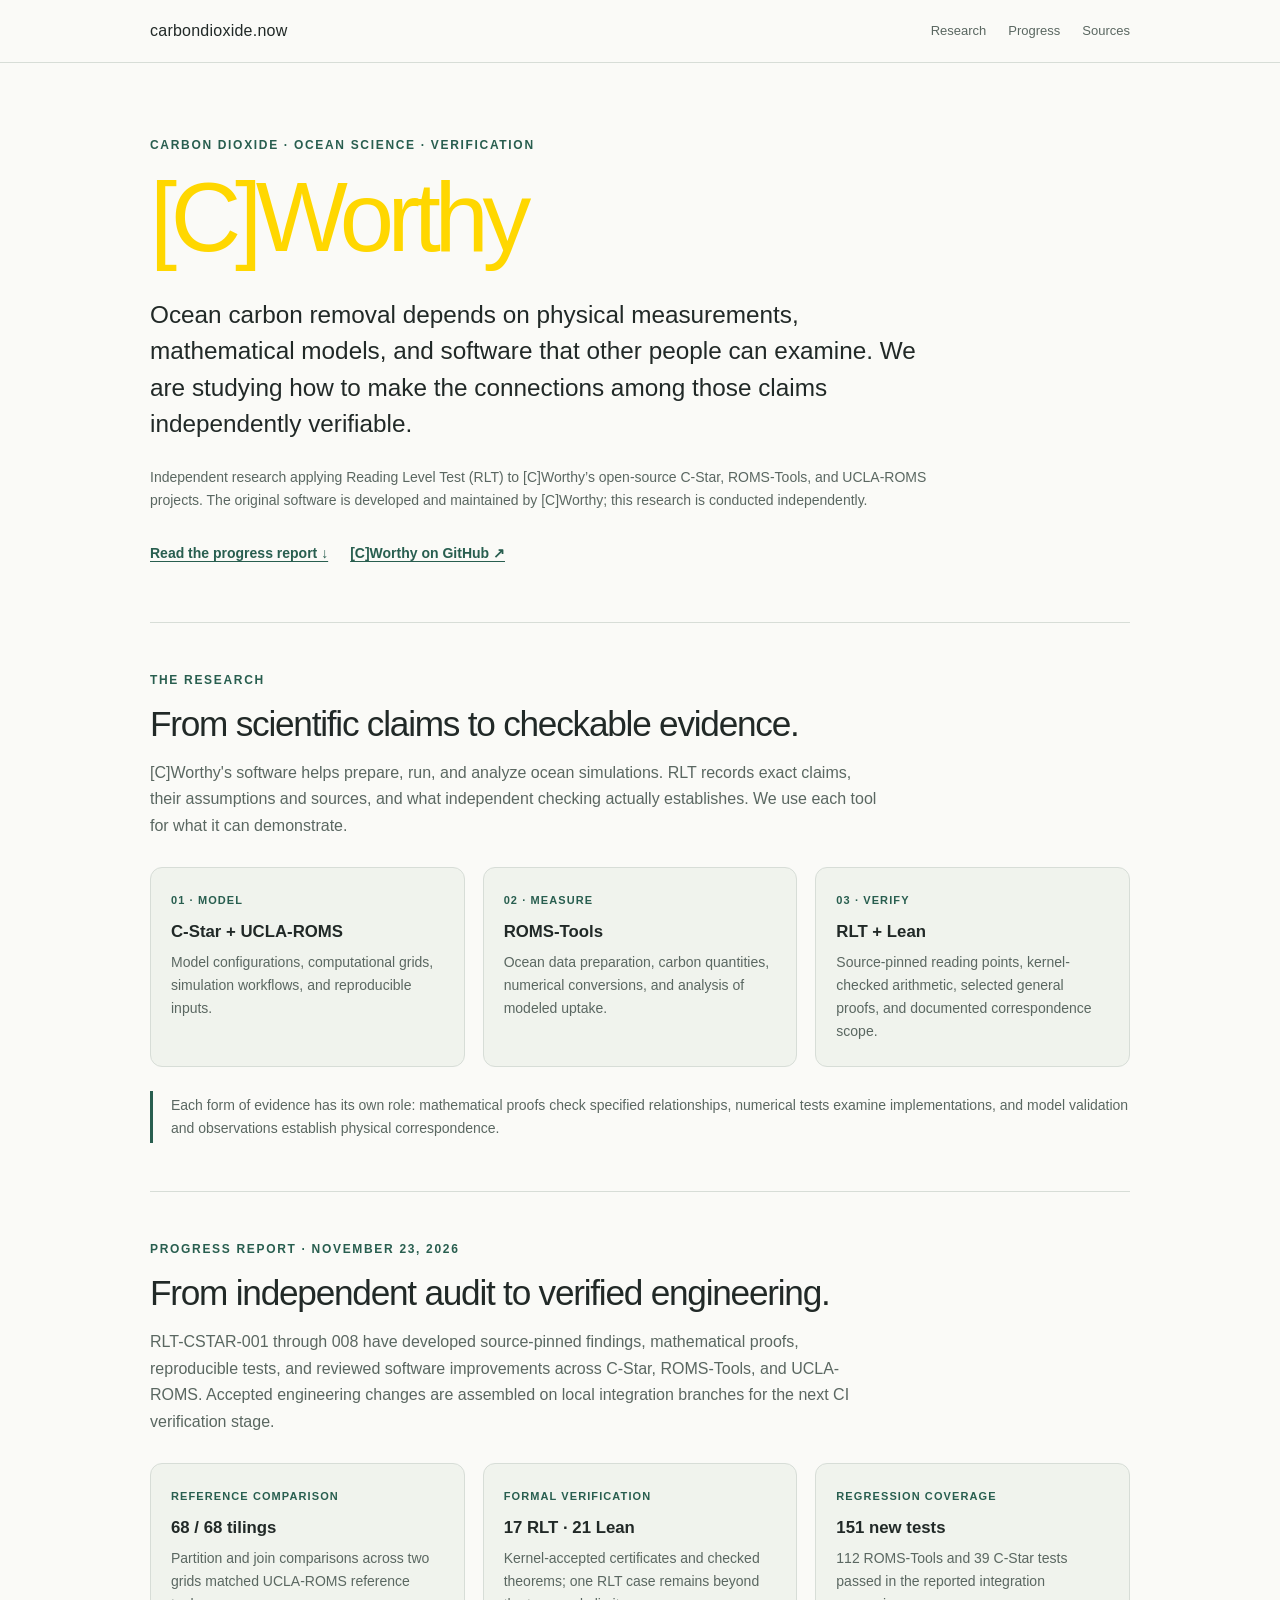
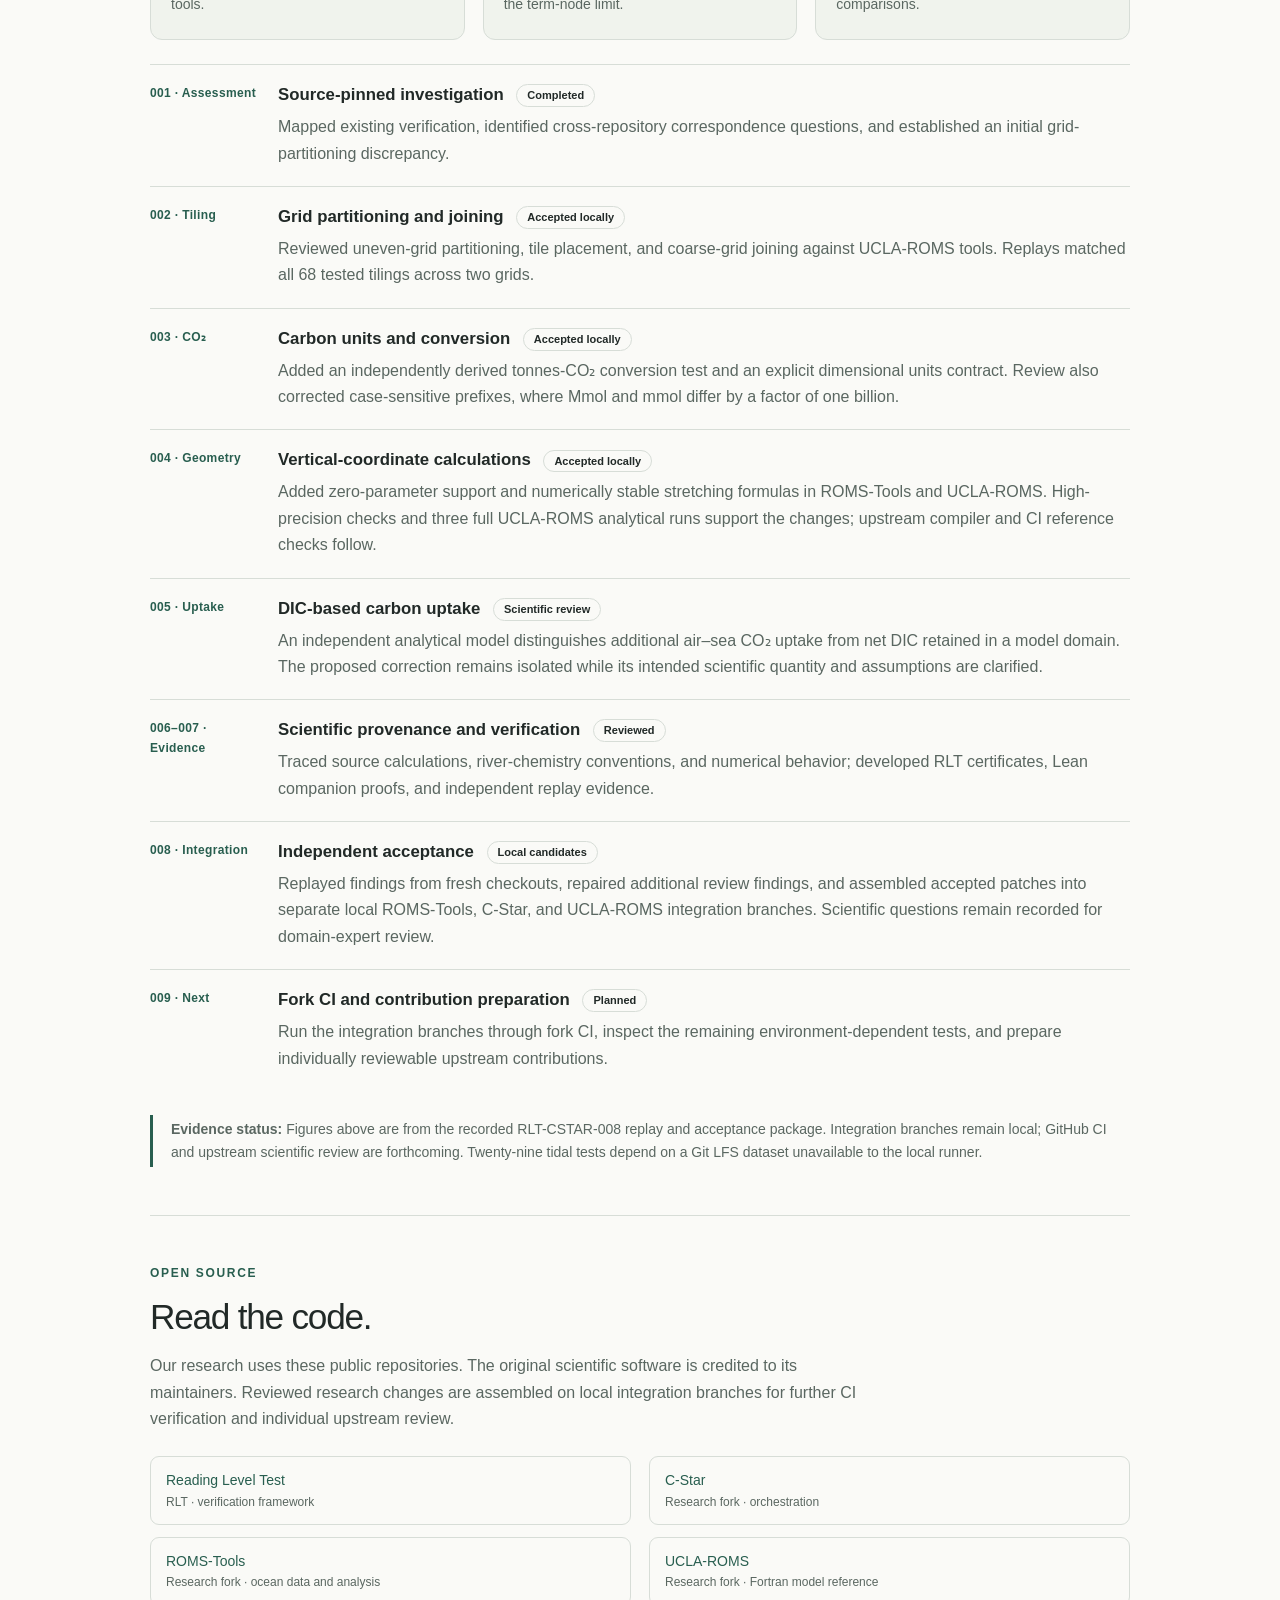
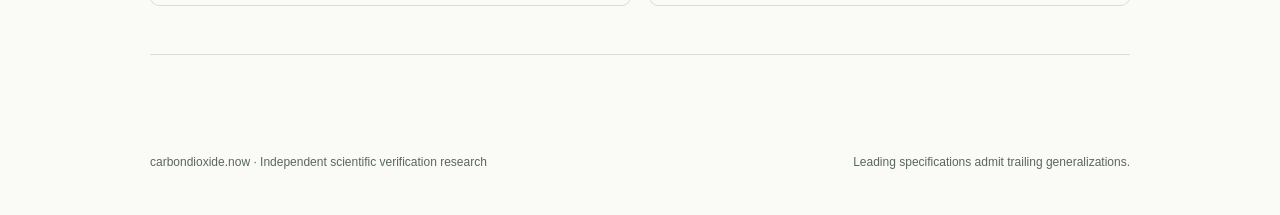
==== carbondioxide/C/index.html @ ceabc9d4 "Add files via upload" ====
<!doctype html>
<html lang="en">
<head>
  <meta charset="utf-8">
  <meta name="viewport" content="width=device-width, initial-scale=1">
  <meta name="color-scheme" content="light dark">
  <meta name="description" content="Independent research applying Reading Level Test (RLT) to the scientific software of [C]Worthy: C-Star, ROMS-Tools, and UCLA-ROMS.">
  <title>[C]Worthy research · carbondioxide.now</title>
  <style>
    :root {
      color-scheme: light dark;
      --bg: #fafaf7;
      --fg: #212927;
      --soft: #5a6761;
      --line: #d7ddd7;
      --subtle: #f0f3ed;
      --accent: #285e4f;
      --accent2: #dfece5;
      --max: 980px;
    }
    @media (prefers-color-scheme: dark) {
      :root { --bg:#141b18; --fg:#e8efe9; --soft:#b4c3b8; --line:#34443a; --subtle:#1e2a23; --accent:#a1dcc0; --accent2:#263e32; }
    }
    * { box-sizing: border-box; }
    html { scroll-behavior: smooth; }
    body { margin: 0; background: var(--bg); color: var(--fg); font: 400 16px/1.65 -apple-system, BlinkMacSystemFont, "Segoe UI", Helvetica, Arial, sans-serif; }
    a { color: var(--accent); text-underline-offset: 3px; }
    a:focus-visible { outline: 3px solid var(--accent); outline-offset: 4px; }
    .wrap { width: min(calc(100% - 42px), var(--max)); margin: auto; }
    header { border-bottom: 1px solid var(--line); }
    .top { display: flex; justify-content: space-between; gap: 18px; align-items: center; padding: 18px 0; }
    .brand { font-size: 16px; font-weight: 300; letter-spacing: .015em; color: var(--fg); text-decoration: none; white-space: nowrap; }
    .nav { display: flex; gap: 22px; font-size: 13px; }
    .nav a { color: var(--soft); text-decoration: none; }
    .nav a:hover { color: var(--fg); text-decoration: underline; }
    main { padding-bottom: 72px; }
    .hero { padding: 73px 0 57px; border-bottom: 1px solid var(--line); }
    .eyebrow { margin: 0 0 12px; font-size: 12px; text-transform: uppercase; letter-spacing: .14em; font-weight: 600; color: var(--accent); }
    h1 { font-size: clamp(3rem, 8.2vw, 6.1rem); letter-spacing: -.065em; line-height: 1.03; font-weight: 300; margin: 0 0 28px; }
    h2 { font-size: clamp(1.55rem, 3.2vw, 2.2rem); line-height: 1.2; letter-spacing: -.035em; font-weight: 400; margin: 0 0 15px; }
    h3 { font-size: 1.05rem; line-height: 1.35; font-weight: 620; margin: 0 0 7px; }
    .lead { font-size: clamp(1.16rem, 2.1vw, 1.52rem); line-height: 1.5; max-width: 780px; font-weight: 350; margin: 0; }
    .lede-note { color: var(--soft); font-size: 14px; margin-top: 23px; max-width: 790px; }
    .actions { display: flex; gap: 22px; flex-wrap: wrap; margin-top: 30px; font-size: 14px; }
    .actions a { font-weight: 600; }
    section { padding: 48px 0; border-bottom: 1px solid var(--line); }
    .section-intro { color: var(--soft); max-width: 730px; margin-top: 0; }
    .cols { display: grid; grid-template-columns: repeat(3, minmax(0, 1fr)); gap: 18px; margin-top: 28px; }
    .panel { border: 1px solid var(--line); border-radius: 12px; padding: 23px 20px; background: var(--subtle); }
    .panel p { margin: 0; font-size: 14px; color: var(--soft); }
    .panel .mini { margin: 0 0 12px; color: var(--accent); text-transform: uppercase; letter-spacing: .1em; font-size: 11px; font-weight: 700; }
    .progress { list-style: none; padding: 0; margin: 24px 0 0; }
    .progress li { display: grid; grid-template-columns: 108px 1fr; gap: 20px; padding: 19px 0; border-top: 1px solid var(--line); }
    .progress time, .progress .step { color: var(--accent); font-size: 12px; font-weight: 650; letter-spacing: .03em; }
    .progress p { margin: 6px 0 0; color: var(--soft); }
    .status { display: inline-block; border-radius: 999px; padding: 3px 10px; color: var(--fg); border: 1px solid var(--line); font-size: 11px; font-weight: 600; vertical-align: middle; margin-left: 8px; white-space: nowrap; }
    .note { border-left: 3px solid var(--accent); padding: 3px 0 3px 18px; margin: 24px 0 0; color: var(--soft); }
    .small { font-size: 14px; }
    .repos { display: grid; grid-template-columns: 1fr 1fr; gap: 12px 18px; margin: 24px 0 0; }
    .repos a { display: block; border: 1px solid var(--line); border-radius: 9px; padding: 12px 15px; text-decoration: none; font-size: 14px; }
    .repos a:hover { background: var(--subtle); }
    .repos span { display: block; font-size: 12px; color: var(--soft); }
    footer { display: flex; gap: 15px; justify-content: space-between; flex-wrap: wrap; padding: 26px 0 42px; color: var(--soft); font-size: 12px; }
    footer a { color: inherit; }
    @media (max-width: 680px) { .hero { padding: 51px 0 45px; } .cols, .repos { grid-template-columns: 1fr; } .progress li { grid-template-columns: 1fr; gap: 4px; } .top { align-items: flex-start; } .nav { gap: 12px; } }
  </style>
</head>
<body>
  <header>
    <div class="wrap top">
      <a class="brand" href="/">carbondioxide.now</a>
      <nav class="nav" aria-label="Page navigation">
        <a href="#research">Research</a>
        <a href="#progress">Progress</a>
        <a href="#sources">Sources</a>
      </nav>
    </div>
  </header>
  <main class="wrap">
    <div class="hero">
      <p class="eyebrow">Carbon dioxide · Ocean science · Verification</p>
      <h1 style="color: gold;">[C]Worthy</h1>
      <p class="lead">Ocean carbon removal depends on physical measurements, mathematical models, and software that other people can examine. We are studying how to make the connections among those claims independently verifiable.</p>
      <p class="lede-note">Independent research applying Reading Level Test (RLT) to [C]Worthy’s open-source C-Star, ROMS-Tools, and UCLA-ROMS projects. The original software is developed and maintained by [C]Worthy; this research is conducted independently.</p>
      <div class="actions">
        <a href="#progress">Read the progress report ↓</a>
        <a href="https://github.com/CWorthy-ocean" rel="noopener noreferrer">[C]Worthy on GitHub ↗</a>
      </div>
    </div>

    <section id="research" aria-labelledby="research-title">
      <p class="eyebrow">The research</p>
      <h2 id="research-title">From scientific claims to checkable evidence.</h2>
      <p class="section-intro">[C]Worthy's software helps prepare, run, and analyze ocean simulations. RLT records exact claims, their assumptions and sources, and what independent checking actually establishes. We use each tool for what it can demonstrate.</p>
      <div class="cols">
        <article class="panel">
          <p class="mini">01 · Model</p>
          <h3>C-Star + UCLA-ROMS</h3>
          <p>Model configurations, computational grids, simulation workflows, and reproducible inputs.</p>
        </article>
        <article class="panel">
          <p class="mini">02 · Measure</p>
          <h3>ROMS-Tools</h3>
          <p>Ocean data preparation, carbon quantities, numerical conversions, and analysis of modeled uptake.</p>
        </article>
        <article class="panel">
          <p class="mini">03 · Verify</p>
          <h3>RLT + Lean</h3>
          <p>Source-pinned reading points, kernel-checked arithmetic, selected general proofs, and documented correspondence scope.</p>
        </article>
      </div>
      <p class="note small">Each form of evidence has its own role: mathematical proofs check specified relationships, numerical tests examine implementations, and model validation and observations establish physical correspondence.</p>
    </section>

    <section id="progress" aria-labelledby="progress-title">
      <p class="eyebrow">Progress report · November 23, 2026</p>
      <h2 id="progress-title">From independent audit to verified engineering.</h2>
      <p class="section-intro">RLT-CSTAR-001 through 008 have developed source-pinned findings, mathematical proofs, reproducible tests, and reviewed software improvements across C-Star, ROMS-Tools, and UCLA-ROMS. Accepted engineering changes are assembled on local integration branches for the next CI verification stage.</p>
      <div class="cols" aria-label="Reported RLT-CSTAR-008 verification results">
        <div class="panel"><p class="mini">Reference comparison</p><h3>68 / 68 tilings</h3><p>Partition and join comparisons across two grids matched UCLA-ROMS reference tools.</p></div>
        <div class="panel"><p class="mini">Formal verification</p><h3>17 RLT · 21 Lean</h3><p>Kernel-accepted certificates and checked theorems; one RLT case remains beyond the term-node limit.</p></div>
        <div class="panel"><p class="mini">Regression coverage</p><h3>151 new tests</h3><p>112 ROMS-Tools and 39 C-Star tests passed in the reported integration comparisons.</p></div>
      </div>
      <ol class="progress">
        <li>
          <span class="step">001 · Assessment</span>
          <div><h3>Source-pinned investigation <span class="status">Completed</span></h3><p>Mapped existing verification, identified cross-repository correspondence questions, and established an initial grid-partitioning discrepancy.</p></div>
        </li>
        <li>
          <span class="step">002 · Tiling</span>
          <div><h3>Grid partitioning and joining <span class="status">Accepted locally</span></h3><p>Reviewed uneven-grid partitioning, tile placement, and coarse-grid joining against UCLA-ROMS tools. Replays matched all 68 tested tilings across two grids.</p></div>
        </li>
        <li>
          <span class="step">003 · CO₂</span>
          <div><h3>Carbon units and conversion <span class="status">Accepted locally</span></h3><p>Added an independently derived tonnes-CO₂ conversion test and an explicit dimensional units contract. Review also corrected case-sensitive prefixes, where Mmol and mmol differ by a factor of one billion.</p></div>
        </li>
        <li>
          <span class="step">004 · Geometry</span>
          <div><h3>Vertical-coordinate calculations <span class="status">Accepted locally</span></h3><p>Added zero-parameter support and numerically stable stretching formulas in ROMS-Tools and UCLA-ROMS. High-precision checks and three full UCLA-ROMS analytical runs support the changes; upstream compiler and CI reference checks follow.</p></div>
        </li>
        <li>
          <span class="step">005 · Uptake</span>
          <div><h3>DIC-based carbon uptake <span class="status">Scientific review</span></h3><p>An independent analytical model distinguishes additional air–sea CO₂ uptake from net DIC retained in a model domain. The proposed correction remains isolated while its intended scientific quantity and assumptions are clarified.</p></div>
        </li>
        <li>
          <span class="step">006–007 · Evidence</span>
          <div><h3>Scientific provenance and verification <span class="status">Reviewed</span></h3><p>Traced source calculations, river-chemistry conventions, and numerical behavior; developed RLT certificates, Lean companion proofs, and independent replay evidence.</p></div>
        </li>
        <li>
          <span class="step">008 · Integration</span>
          <div><h3>Independent acceptance <span class="status">Local candidates</span></h3><p>Replayed findings from fresh checkouts, repaired additional review findings, and assembled accepted patches into separate local ROMS-Tools, C-Star, and UCLA-ROMS integration branches. Scientific questions remain recorded for domain-expert review.</p></div>
        </li>
        <li>
          <span class="step">009 · Next</span>
          <div><h3>Fork CI and contribution preparation <span class="status">Planned</span></h3><p>Run the integration branches through fork CI, inspect the remaining environment-dependent tests, and prepare individually reviewable upstream contributions.</p></div>
        </li>
      </ol>
      <p class="note small"><strong>Evidence status:</strong> Figures above are from the recorded RLT-CSTAR-008 replay and acceptance package. Integration branches remain local; GitHub CI and upstream scientific review are forthcoming. Twenty-nine tidal tests depend on a Git LFS dataset unavailable to the local runner.</p>
    </section>

    <section id="sources" aria-labelledby="sources-title">
      <p class="eyebrow">Open source</p>
      <h2 id="sources-title">Read the code.</h2>
      <p class="section-intro">Our research uses these public repositories. The original scientific software is credited to its maintainers. Reviewed research changes are assembled on local integration branches for further CI verification and individual upstream review.</p>
      <div class="repos">
        <a href="https://github.com/thinkthoughts/rlt">Reading Level Test <span>RLT · verification framework</span></a>
        <a href="https://github.com/thinkthoughts/C-Star">C-Star <span>Research fork · orchestration</span></a>
        <a href="https://github.com/thinkthoughts/roms-tools">ROMS-Tools <span>Research fork · ocean data and analysis</span></a>
        <a href="https://github.com/thinkthoughts/ucla-roms">UCLA-ROMS <span>Research fork · Fortran model reference</span></a>
      </div>
    </section>
  </main>
  <div class="wrap">
    <footer>
      <span>carbondioxide.now · Independent scientific verification research</span>
      <span>Leading specifications admit trailing generalizations.</span>
    </footer>
  </div>
</body>
</html>
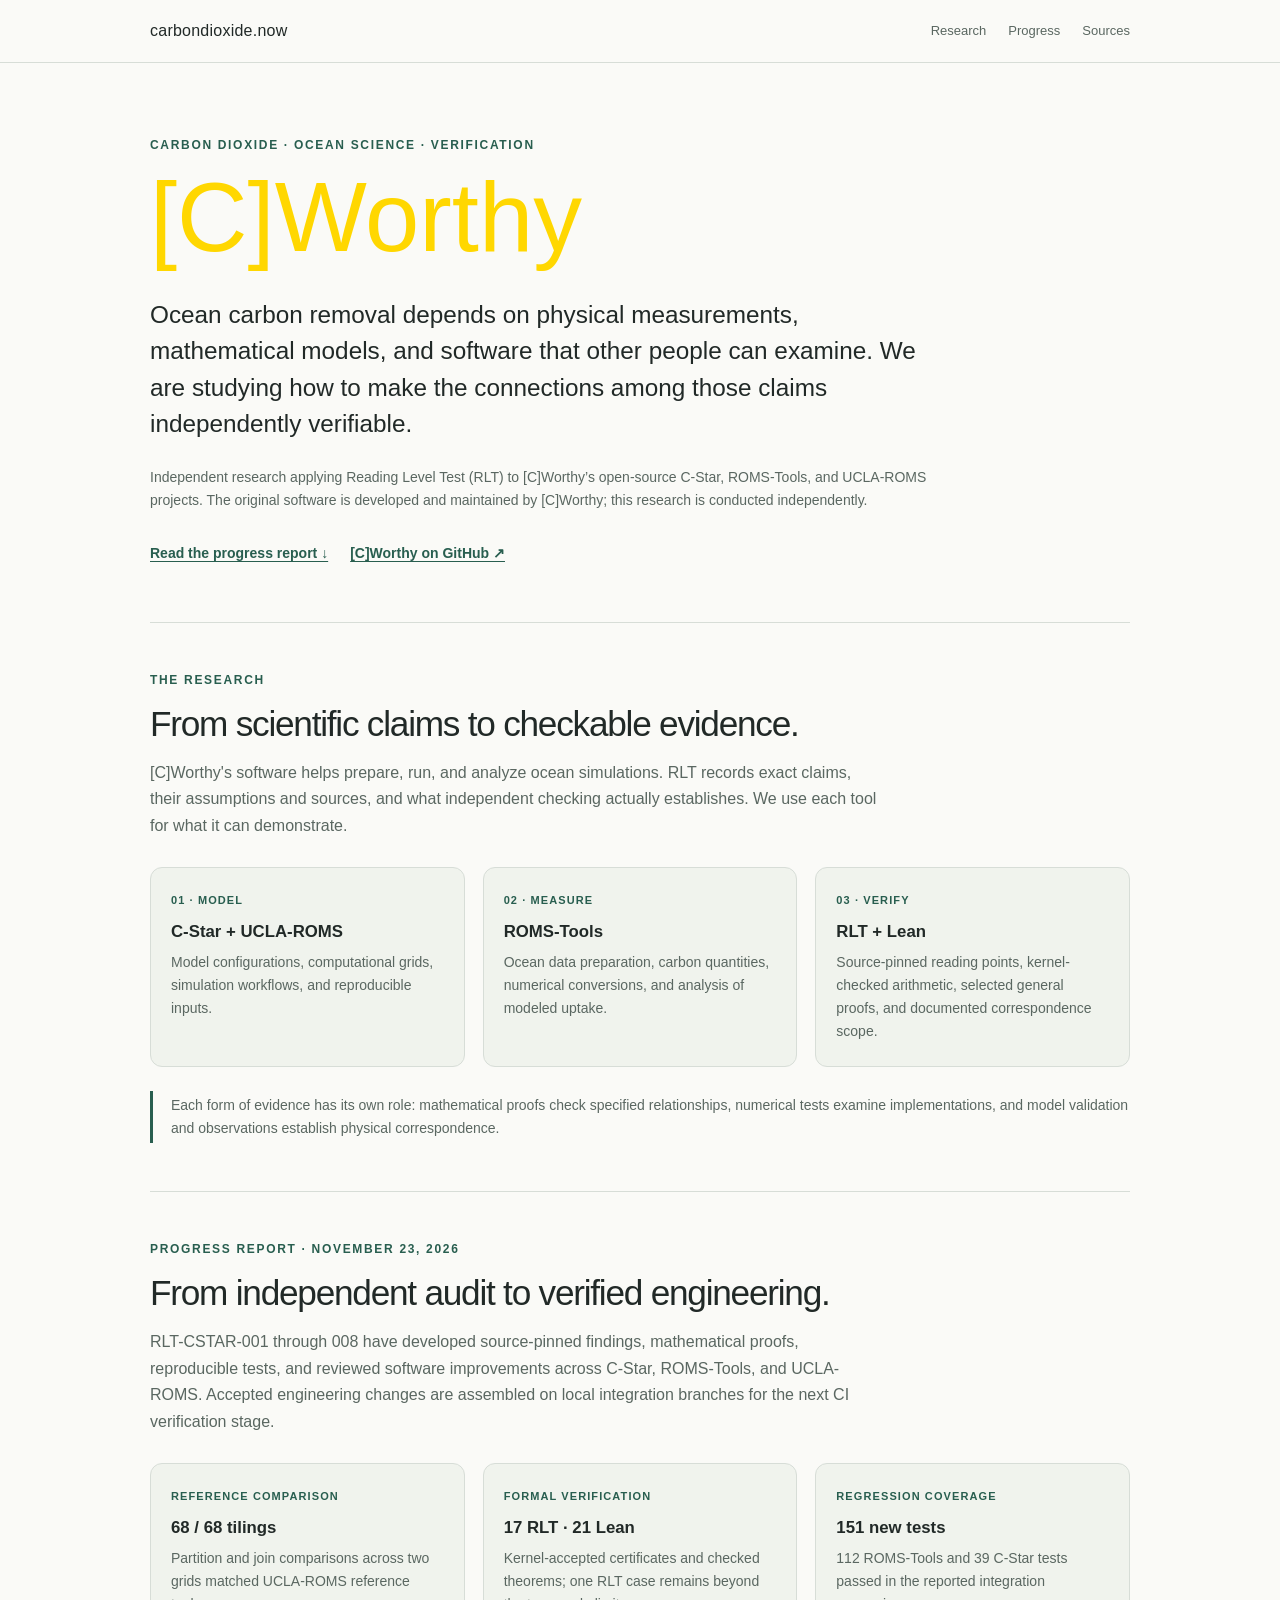
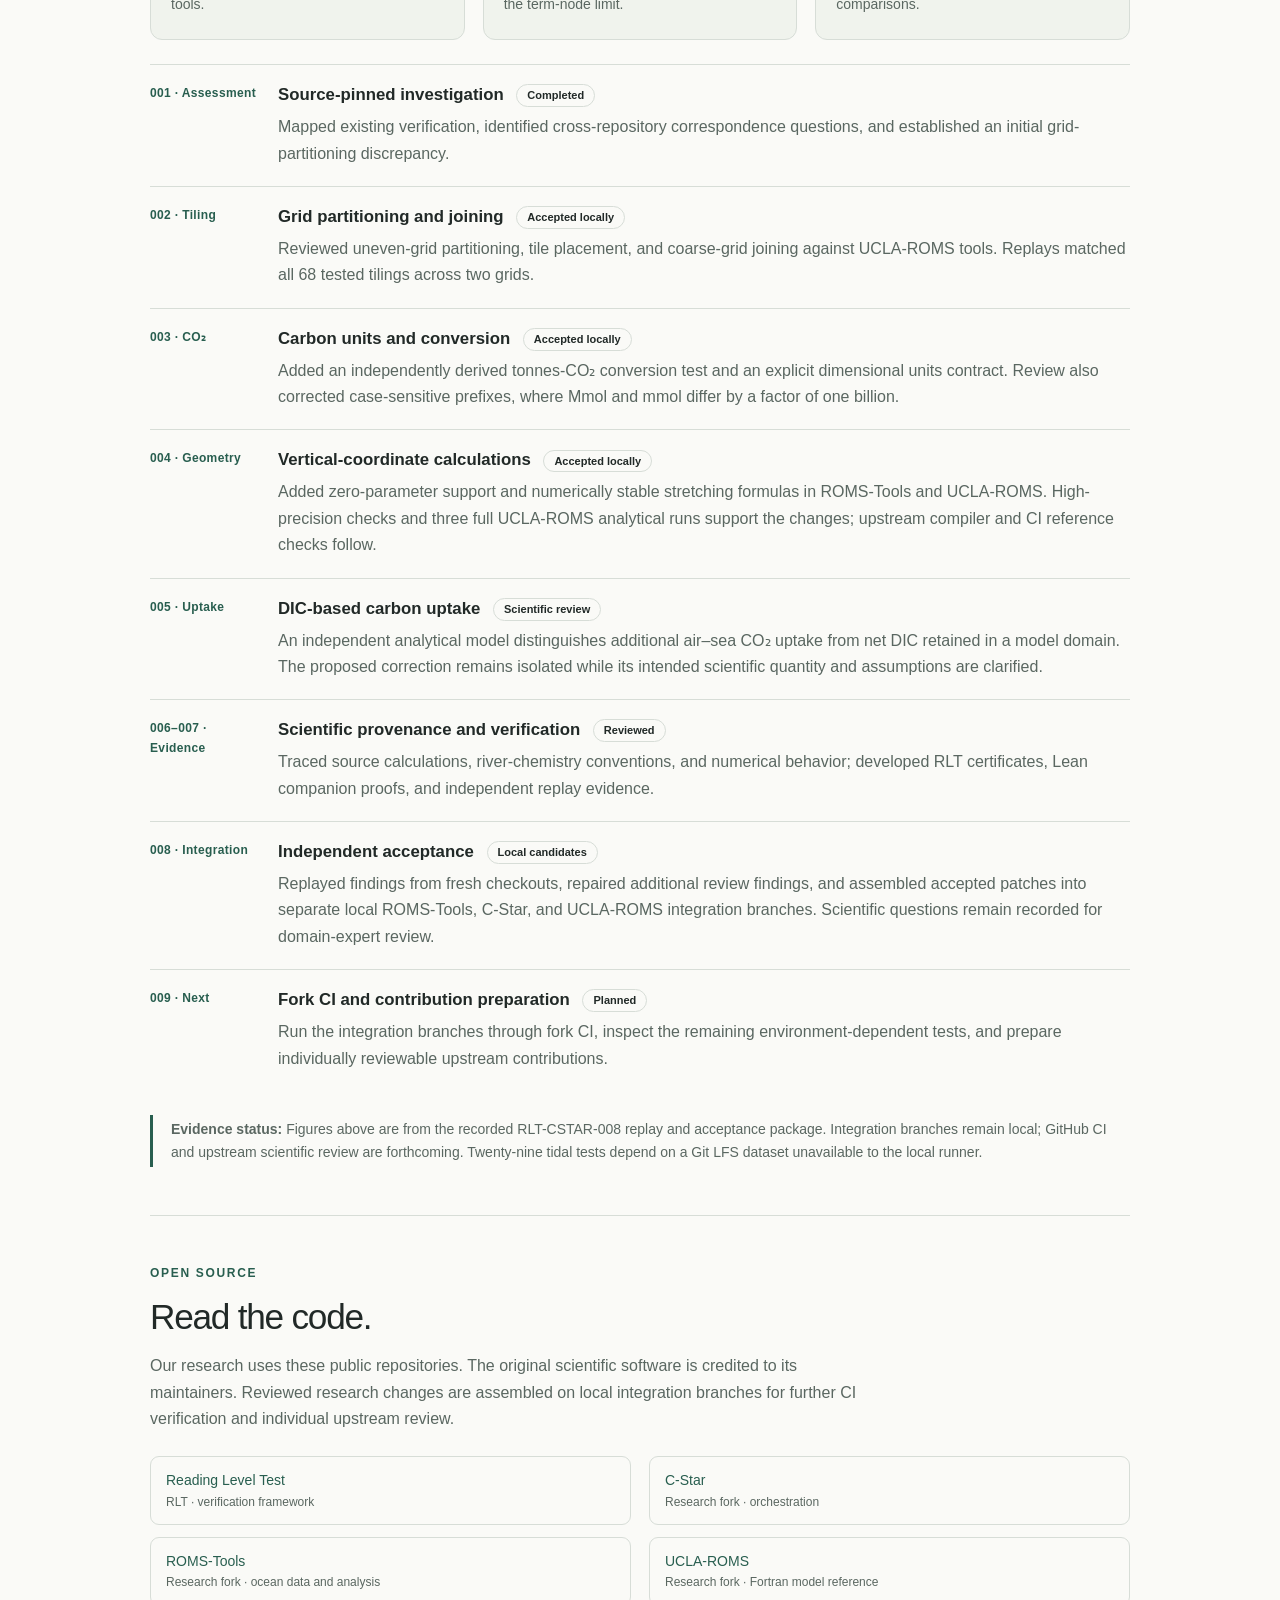
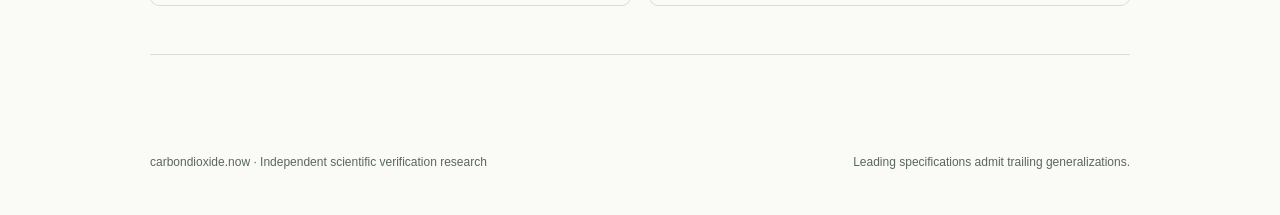
==== commit ddee58e3: "Update index.html" ====
--- a/carbondioxide/C/index.html
+++ b/carbondioxide/C/index.html
@@ -36,7 +36,7 @@
     main { padding-bottom: 72px; }
     .hero { padding: 73px 0 57px; border-bottom: 1px solid var(--line); }
     .eyebrow { margin: 0 0 12px; font-size: 12px; text-transform: uppercase; letter-spacing: .14em; font-weight: 600; color: var(--accent); }
-    h1 { font-size: clamp(3rem, 8.2vw, 6.1rem); letter-spacing: -.065em; line-height: 1.03; font-weight: 300; margin: 0 0 28px; }
+    h1 { font-size: clamp(3rem, 8.2vw, 6.1rem); line-height: 1.03; font-weight: 300; margin: 0 0 28px; }
     h2 { font-size: clamp(1.55rem, 3.2vw, 2.2rem); line-height: 1.2; letter-spacing: -.035em; font-weight: 400; margin: 0 0 15px; }
     h3 { font-size: 1.05rem; line-height: 1.35; font-weight: 620; margin: 0 0 7px; }
     .lead { font-size: clamp(1.16rem, 2.1vw, 1.52rem); line-height: 1.5; max-width: 780px; font-weight: 350; margin: 0; }
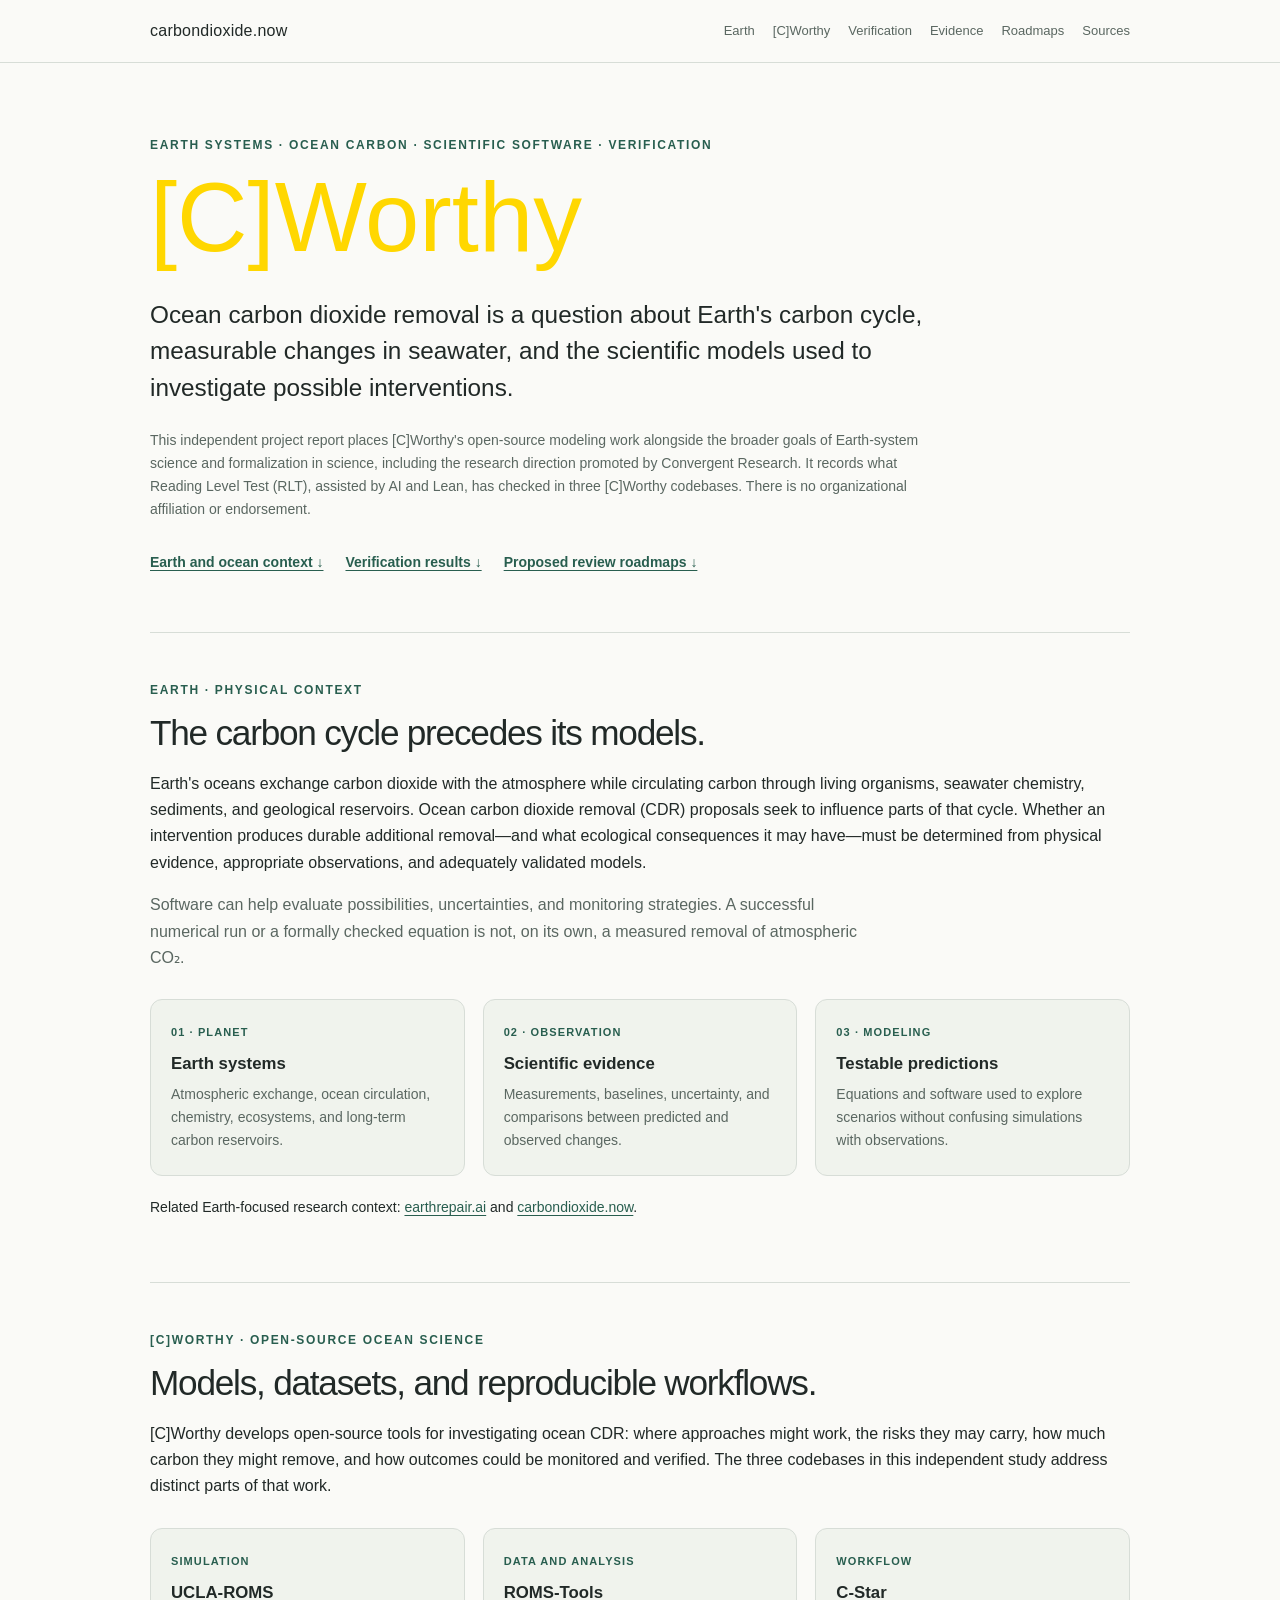
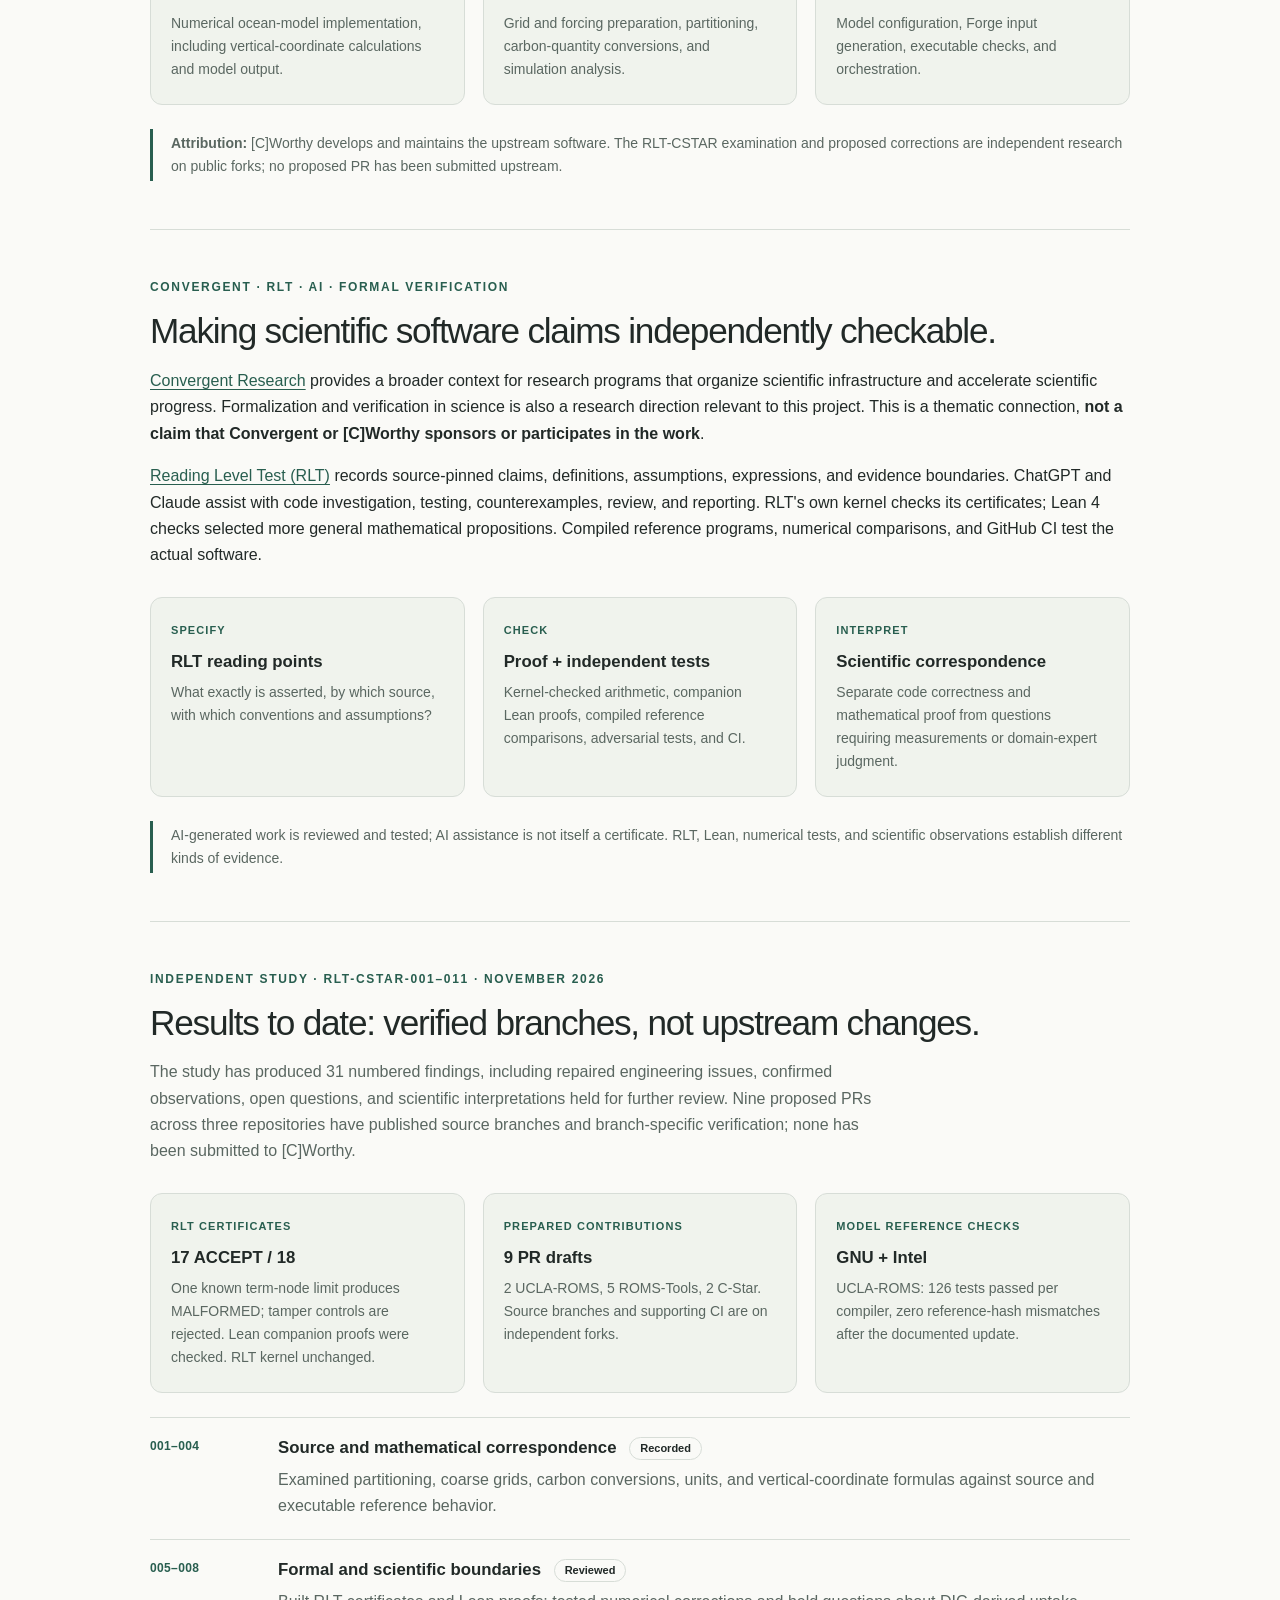
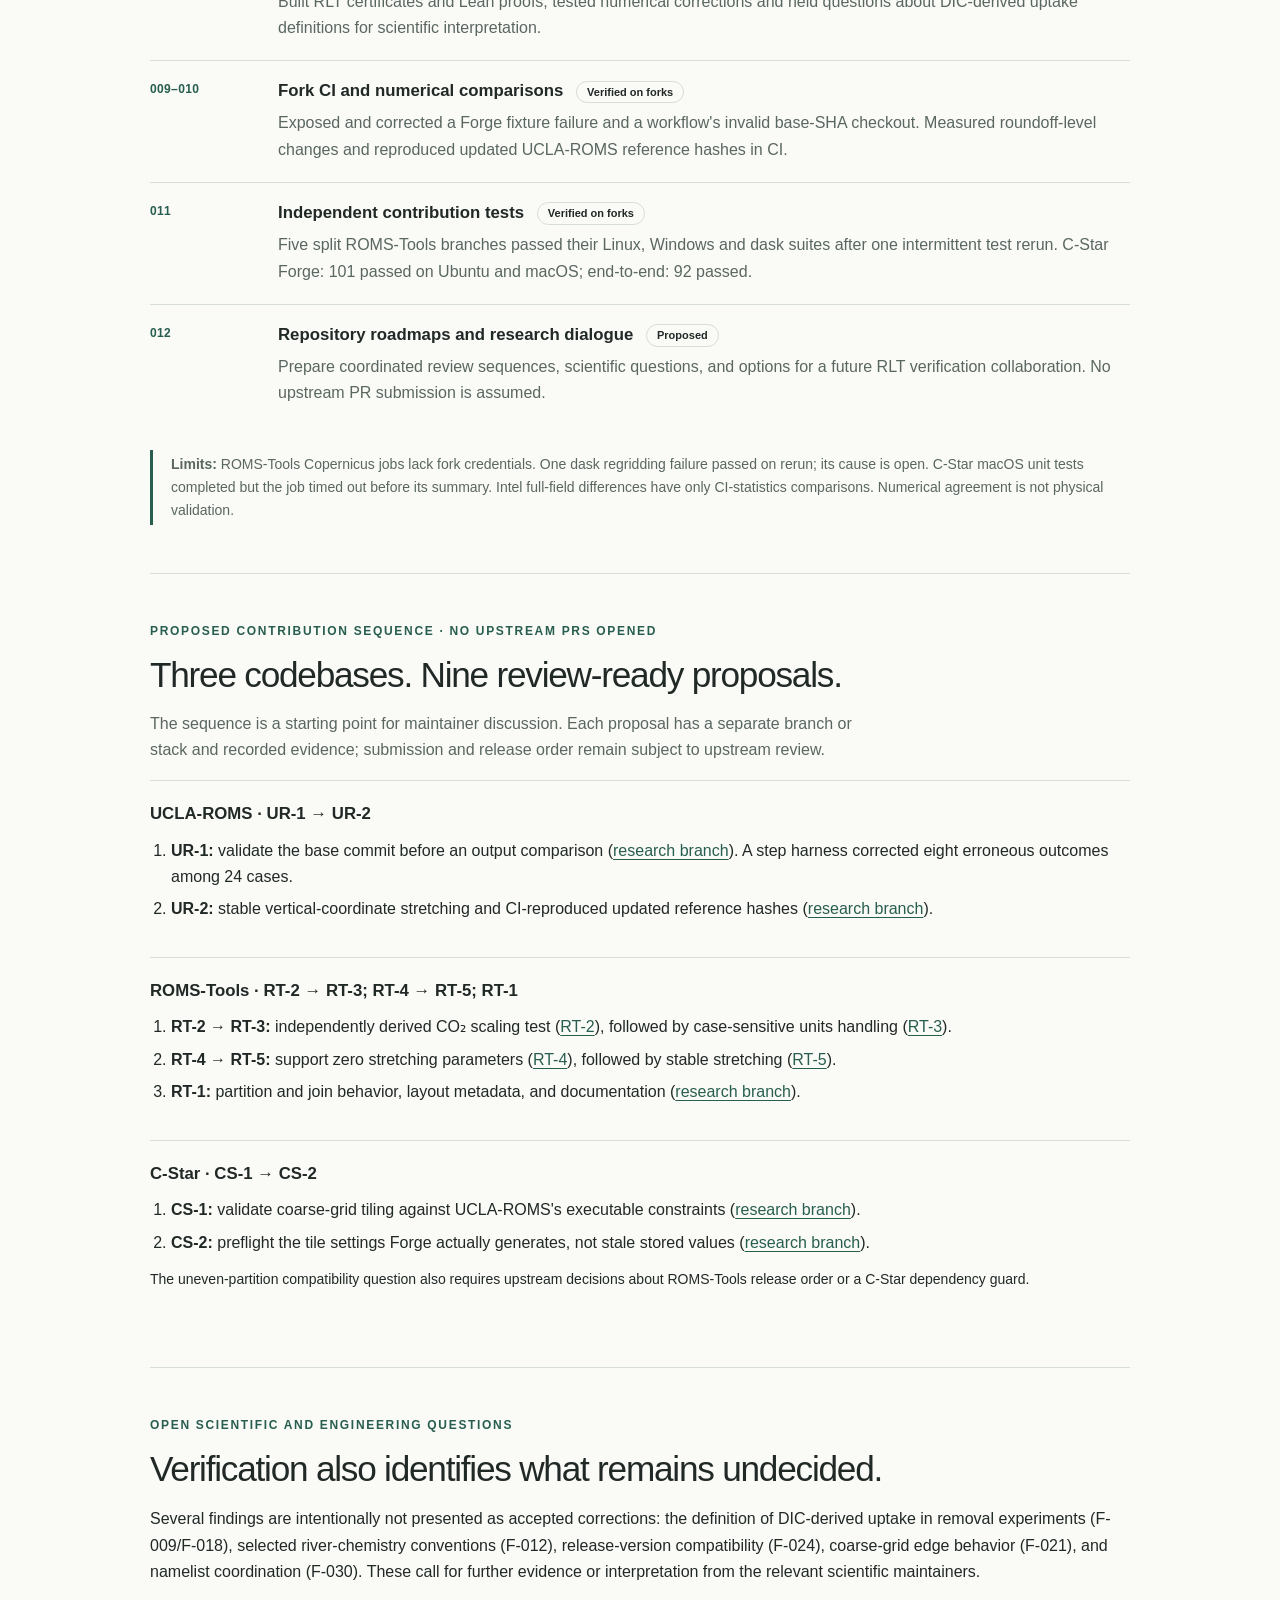
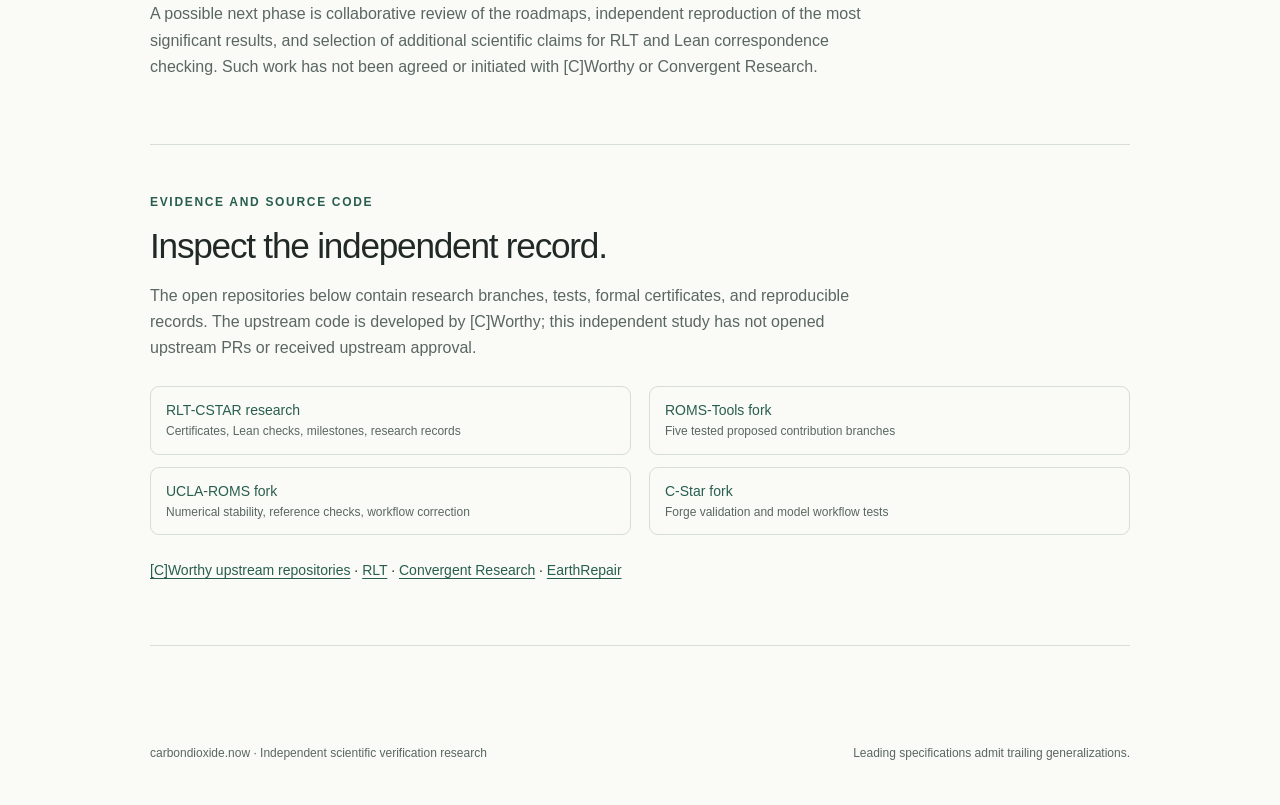
==== commit bfdf80b2: "Add files via upload" ====
--- a/carbondioxide/C/index.html
+++ b/carbondioxide/C/index.html
@@ -1,12 +1,13 @@
-<!doctype html>
+<!DOCTYPE html>
+
 <html lang="en">
 <head>
-  <meta charset="utf-8">
-  <meta name="viewport" content="width=device-width, initial-scale=1">
-  <meta name="color-scheme" content="light dark">
-  <meta name="description" content="Independent research applying Reading Level Test (RLT) to the scientific software of [C]Worthy: C-Star, ROMS-Tools, and UCLA-ROMS.">
-  <title>[C]Worthy research · carbondioxide.now</title>
-  <style>
+<meta charset="utf-8"/>
+<meta content="width=device-width, initial-scale=1" name="viewport"/>
+<meta content="light dark" name="color-scheme"/>
+<meta content="[C]Worthy ocean carbon science in the context of Earth systems, Convergent Research, and independent RLT + AI formal verification of UCLA-ROMS, ROMS-Tools and C-Star." name="description"/>
+<title>[C]Worthy · Earth, ocean science &amp; independent verification · carbondioxide.now</title>
+<style>
     :root {
       color-scheme: light dark;
       --bg: #fafaf7;
@@ -30,7 +31,7 @@
     header { border-bottom: 1px solid var(--line); }
     .top { display: flex; justify-content: space-between; gap: 18px; align-items: center; padding: 18px 0; }
     .brand { font-size: 16px; font-weight: 300; letter-spacing: .015em; color: var(--fg); text-decoration: none; white-space: nowrap; }
-    .nav { display: flex; gap: 22px; font-size: 13px; }
+    .nav { display: flex; gap: 18px; font-size: 13px; flex-wrap: wrap; }
     .nav a { color: var(--soft); text-decoration: none; }
     .nav a:hover { color: var(--fg); text-decoration: underline; }
     main { padding-bottom: 72px; }
@@ -55,6 +56,12 @@
     .progress p { margin: 6px 0 0; color: var(--soft); }
     .status { display: inline-block; border-radius: 999px; padding: 3px 10px; color: var(--fg); border: 1px solid var(--line); font-size: 11px; font-weight: 600; vertical-align: middle; margin-left: 8px; white-space: nowrap; }
     .note { border-left: 3px solid var(--accent); padding: 3px 0 3px 18px; margin: 24px 0 0; color: var(--soft); }
+    .roadmap { padding: 22px 0; border-top: 1px solid var(--line); }
+    .roadmap h3 { margin-bottom: 9px; }
+    .roadmap p { margin: 6px 0; }
+    .roadmap ol { padding-left: 21px; margin: 12px 0; }
+    .roadmap li { margin: 6px 0; }
+    .meta { font-size: 13px; color: var(--soft); }
     .small { font-size: 14px; }
     .repos { display: grid; grid-template-columns: 1fr 1fr; gap: 12px 18px; margin: 24px 0 0; }
     .repos a { display: block; border: 1px solid var(--line); border-radius: 9px; padding: 12px 15px; text-decoration: none; font-size: 14px; }
@@ -66,115 +73,129 @@
   </style>
 </head>
 <body>
-  <header>
-    <div class="wrap top">
-      <a class="brand" href="/">carbondioxide.now</a>
-      <nav class="nav" aria-label="Page navigation">
-        <a href="#research">Research</a>
-        <a href="#progress">Progress</a>
-        <a href="#sources">Sources</a>
-      </nav>
-    </div>
-  </header>
-  <main class="wrap">
-    <div class="hero">
-      <p class="eyebrow">Carbon dioxide · Ocean science · Verification</p>
-      <h1 style="color: gold;">[C]Worthy</h1>
-      <p class="lead">Ocean carbon removal depends on physical measurements, mathematical models, and software that other people can examine. We are studying how to make the connections among those claims independently verifiable.</p>
-      <p class="lede-note">Independent research applying Reading Level Test (RLT) to [C]Worthy’s open-source C-Star, ROMS-Tools, and UCLA-ROMS projects. The original software is developed and maintained by [C]Worthy; this research is conducted independently.</p>
-      <div class="actions">
-        <a href="#progress">Read the progress report ↓</a>
-        <a href="https://github.com/CWorthy-ocean" rel="noopener noreferrer">[C]Worthy on GitHub ↗</a>
-      </div>
-    </div>
-
-    <section id="research" aria-labelledby="research-title">
-      <p class="eyebrow">The research</p>
-      <h2 id="research-title">From scientific claims to checkable evidence.</h2>
-      <p class="section-intro">[C]Worthy's software helps prepare, run, and analyze ocean simulations. RLT records exact claims, their assumptions and sources, and what independent checking actually establishes. We use each tool for what it can demonstrate.</p>
-      <div class="cols">
-        <article class="panel">
-          <p class="mini">01 · Model</p>
-          <h3>C-Star + UCLA-ROMS</h3>
-          <p>Model configurations, computational grids, simulation workflows, and reproducible inputs.</p>
-        </article>
-        <article class="panel">
-          <p class="mini">02 · Measure</p>
-          <h3>ROMS-Tools</h3>
-          <p>Ocean data preparation, carbon quantities, numerical conversions, and analysis of modeled uptake.</p>
-        </article>
-        <article class="panel">
-          <p class="mini">03 · Verify</p>
-          <h3>RLT + Lean</h3>
-          <p>Source-pinned reading points, kernel-checked arithmetic, selected general proofs, and documented correspondence scope.</p>
-        </article>
-      </div>
-      <p class="note small">Each form of evidence has its own role: mathematical proofs check specified relationships, numerical tests examine implementations, and model validation and observations establish physical correspondence.</p>
-    </section>
-
-    <section id="progress" aria-labelledby="progress-title">
-      <p class="eyebrow">Progress report · November 23, 2026</p>
-      <h2 id="progress-title">From independent audit to verified engineering.</h2>
-      <p class="section-intro">RLT-CSTAR-001 through 008 have developed source-pinned findings, mathematical proofs, reproducible tests, and reviewed software improvements across C-Star, ROMS-Tools, and UCLA-ROMS. Accepted engineering changes are assembled on local integration branches for the next CI verification stage.</p>
-      <div class="cols" aria-label="Reported RLT-CSTAR-008 verification results">
-        <div class="panel"><p class="mini">Reference comparison</p><h3>68 / 68 tilings</h3><p>Partition and join comparisons across two grids matched UCLA-ROMS reference tools.</p></div>
-        <div class="panel"><p class="mini">Formal verification</p><h3>17 RLT · 21 Lean</h3><p>Kernel-accepted certificates and checked theorems; one RLT case remains beyond the term-node limit.</p></div>
-        <div class="panel"><p class="mini">Regression coverage</p><h3>151 new tests</h3><p>112 ROMS-Tools and 39 C-Star tests passed in the reported integration comparisons.</p></div>
-      </div>
-      <ol class="progress">
-        <li>
-          <span class="step">001 · Assessment</span>
-          <div><h3>Source-pinned investigation <span class="status">Completed</span></h3><p>Mapped existing verification, identified cross-repository correspondence questions, and established an initial grid-partitioning discrepancy.</p></div>
-        </li>
-        <li>
-          <span class="step">002 · Tiling</span>
-          <div><h3>Grid partitioning and joining <span class="status">Accepted locally</span></h3><p>Reviewed uneven-grid partitioning, tile placement, and coarse-grid joining against UCLA-ROMS tools. Replays matched all 68 tested tilings across two grids.</p></div>
-        </li>
-        <li>
-          <span class="step">003 · CO₂</span>
-          <div><h3>Carbon units and conversion <span class="status">Accepted locally</span></h3><p>Added an independently derived tonnes-CO₂ conversion test and an explicit dimensional units contract. Review also corrected case-sensitive prefixes, where Mmol and mmol differ by a factor of one billion.</p></div>
-        </li>
-        <li>
-          <span class="step">004 · Geometry</span>
-          <div><h3>Vertical-coordinate calculations <span class="status">Accepted locally</span></h3><p>Added zero-parameter support and numerically stable stretching formulas in ROMS-Tools and UCLA-ROMS. High-precision checks and three full UCLA-ROMS analytical runs support the changes; upstream compiler and CI reference checks follow.</p></div>
-        </li>
-        <li>
-          <span class="step">005 · Uptake</span>
-          <div><h3>DIC-based carbon uptake <span class="status">Scientific review</span></h3><p>An independent analytical model distinguishes additional air–sea CO₂ uptake from net DIC retained in a model domain. The proposed correction remains isolated while its intended scientific quantity and assumptions are clarified.</p></div>
-        </li>
-        <li>
-          <span class="step">006–007 · Evidence</span>
-          <div><h3>Scientific provenance and verification <span class="status">Reviewed</span></h3><p>Traced source calculations, river-chemistry conventions, and numerical behavior; developed RLT certificates, Lean companion proofs, and independent replay evidence.</p></div>
-        </li>
-        <li>
-          <span class="step">008 · Integration</span>
-          <div><h3>Independent acceptance <span class="status">Local candidates</span></h3><p>Replayed findings from fresh checkouts, repaired additional review findings, and assembled accepted patches into separate local ROMS-Tools, C-Star, and UCLA-ROMS integration branches. Scientific questions remain recorded for domain-expert review.</p></div>
-        </li>
-        <li>
-          <span class="step">009 · Next</span>
-          <div><h3>Fork CI and contribution preparation <span class="status">Planned</span></h3><p>Run the integration branches through fork CI, inspect the remaining environment-dependent tests, and prepare individually reviewable upstream contributions.</p></div>
-        </li>
-      </ol>
-      <p class="note small"><strong>Evidence status:</strong> Figures above are from the recorded RLT-CSTAR-008 replay and acceptance package. Integration branches remain local; GitHub CI and upstream scientific review are forthcoming. Twenty-nine tidal tests depend on a Git LFS dataset unavailable to the local runner.</p>
-    </section>
-
-    <section id="sources" aria-labelledby="sources-title">
-      <p class="eyebrow">Open source</p>
-      <h2 id="sources-title">Read the code.</h2>
-      <p class="section-intro">Our research uses these public repositories. The original scientific software is credited to its maintainers. Reviewed research changes are assembled on local integration branches for further CI verification and individual upstream review.</p>
-      <div class="repos">
-        <a href="https://github.com/thinkthoughts/rlt">Reading Level Test <span>RLT · verification framework</span></a>
-        <a href="https://github.com/thinkthoughts/C-Star">C-Star <span>Research fork · orchestration</span></a>
-        <a href="https://github.com/thinkthoughts/roms-tools">ROMS-Tools <span>Research fork · ocean data and analysis</span></a>
-        <a href="https://github.com/thinkthoughts/ucla-roms">UCLA-ROMS <span>Research fork · Fortran model reference</span></a>
-      </div>
-    </section>
-  </main>
-  <div class="wrap">
-    <footer>
-      <span>carbondioxide.now · Independent scientific verification research</span>
-      <span>Leading specifications admit trailing generalizations.</span>
-    </footer>
-  </div>
+<header>
+<div class="wrap top">
+<a class="brand" href="/">carbondioxide.now</a>
+<nav aria-label="Page navigation" class="nav"><a href="#earth">Earth</a><a href="#cworthy">[C]Worthy</a><a href="#verification">Verification</a><a href="#progress">Evidence</a><a href="#roadmaps">Roadmaps</a><a href="#sources">Sources</a></nav>
+</div>
+</header>
+<main class="wrap">
+<div class="hero">
+<p class="eyebrow">Earth systems · Ocean carbon · Scientific software · Verification</p>
+<h1 style="color: gold;">[C]Worthy</h1>
+<p class="lead">Ocean carbon dioxide removal is a question about Earth's carbon cycle, measurable changes in seawater, and the scientific models used to investigate possible interventions.</p>
+<p class="lede-note">This independent project report places [C]Worthy's open-source modeling work alongside the broader goals of Earth-system science and formalization in science, including the research direction promoted by Convergent Research. It records what Reading Level Test (RLT), assisted by AI and Lean, has checked in three [C]Worthy codebases. There is no organizational affiliation or endorsement.</p>
+<div class="actions"><a href="#earth">Earth and ocean context ↓</a><a href="#progress">Verification results ↓</a><a href="#roadmaps">Proposed review roadmaps ↓</a></div>
+</div>
+
+
+
+
+
+
+
+<section aria-labelledby="earth-title" id="earth">
+<p class="eyebrow">Earth · Physical context</p>
+<h2 id="earth-title">The carbon cycle precedes its models.</h2>
+<p>Earth's oceans exchange carbon dioxide with the atmosphere while circulating carbon through living organisms, seawater chemistry, sediments, and geological reservoirs. Ocean carbon dioxide removal (CDR) proposals seek to influence parts of that cycle. Whether an intervention produces durable additional removal—and what ecological consequences it may have—must be determined from physical evidence, appropriate observations, and adequately validated models.</p>
+<p class="section-intro">Software can help evaluate possibilities, uncertainties, and monitoring strategies. A successful numerical run or a formally checked equation is not, on its own, a measured removal of atmospheric CO₂.</p>
+<div class="cols">
+<article class="panel"><p class="mini">01 · Planet</p><h3>Earth systems</h3><p>Atmospheric exchange, ocean circulation, chemistry, ecosystems, and long-term carbon reservoirs.</p></article>
+<article class="panel"><p class="mini">02 · Observation</p><h3>Scientific evidence</h3><p>Measurements, baselines, uncertainty, and comparisons between predicted and observed changes.</p></article>
+<article class="panel"><p class="mini">03 · Modeling</p><h3>Testable predictions</h3><p>Equations and software used to explore scenarios without confusing simulations with observations.</p></article>
+</div>
+<p class="small" style="margin-top:20px">Related Earth-focused research context: <a href="https://earthrepair.ai/">earthrepair.ai</a> and <a href="https://carbondioxide.now/">carbondioxide.now</a>.</p>
+</section>
+<section aria-labelledby="cworthy-title" id="cworthy">
+<p class="eyebrow">[C]Worthy · Open-source ocean science</p>
+<h2 id="cworthy-title">Models, datasets, and reproducible workflows.</h2>
+<p>[C]Worthy develops open-source tools for investigating ocean CDR: where approaches might work, the risks they may carry, how much carbon they might remove, and how outcomes could be monitored and verified. The three codebases in this independent study address distinct parts of that work.</p>
+<div class="cols">
+<article class="panel"><p class="mini">Simulation</p><h3>UCLA-ROMS</h3><p>Numerical ocean-model implementation, including vertical-coordinate calculations and model output.</p></article>
+<article class="panel"><p class="mini">Data and analysis</p><h3>ROMS-Tools</h3><p>Grid and forcing preparation, partitioning, carbon-quantity conversions, and simulation analysis.</p></article>
+<article class="panel"><p class="mini">Workflow</p><h3>C-Star</h3><p>Model configuration, Forge input generation, executable checks, and orchestration.</p></article>
+</div>
+<p class="note small"><strong>Attribution:</strong> [C]Worthy develops and maintains the upstream software. The RLT-CSTAR examination and proposed corrections are independent research on public forks; no proposed PR has been submitted upstream.</p>
+</section>
+<section aria-labelledby="verification-title" id="verification">
+<p class="eyebrow">Convergent · RLT · AI · Formal verification</p>
+<h2 id="verification-title">Making scientific software claims independently checkable.</h2>
+<p><a href="https://www.convergentresearch.org/">Convergent Research</a> provides a broader context for research programs that organize scientific infrastructure and accelerate scientific progress. Formalization and verification in science is also a research direction relevant to this project. This is a thematic connection, <strong>not a claim that Convergent or [C]Worthy sponsors or participates in the work</strong>.</p>
+<p><a href="https://formalize.now/rlt">Reading Level Test (RLT)</a> records source-pinned claims, definitions, assumptions, expressions, and evidence boundaries. ChatGPT and Claude assist with code investigation, testing, counterexamples, review, and reporting. RLT's own kernel checks its certificates; Lean 4 checks selected more general mathematical propositions. Compiled reference programs, numerical comparisons, and GitHub CI test the actual software.</p>
+<div class="cols">
+<article class="panel"><p class="mini">Specify</p><h3>RLT reading points</h3><p>What exactly is asserted, by which source, with which conventions and assumptions?</p></article>
+<article class="panel"><p class="mini">Check</p><h3>Proof + independent tests</h3><p>Kernel-checked arithmetic, companion Lean proofs, compiled reference comparisons, adversarial tests, and CI.</p></article>
+<article class="panel"><p class="mini">Interpret</p><h3>Scientific correspondence</h3><p>Separate code correctness and mathematical proof from questions requiring measurements or domain-expert judgment.</p></article>
+</div>
+<p class="note small">AI-generated work is reviewed and tested; AI assistance is not itself a certificate. RLT, Lean, numerical tests, and scientific observations establish different kinds of evidence.</p>
+</section>
+<section aria-labelledby="progress-title" id="progress">
+<p class="eyebrow">Independent study · RLT-CSTAR-001–011 · November 2026</p>
+<h2 id="progress-title">Results to date: verified branches, not upstream changes.</h2>
+<p class="section-intro">The study has produced 31 numbered findings, including repaired engineering issues, confirmed observations, open questions, and scientific interpretations held for further review. Nine proposed PRs across three repositories have published source branches and branch-specific verification; none has been submitted to [C]Worthy.</p>
+<div aria-label="Current independently reported evidence" class="cols">
+<article class="panel"><p class="mini">RLT certificates</p><h3>17 ACCEPT / 18</h3><p>One known term-node limit produces MALFORMED; tamper controls are rejected. Lean companion proofs were checked. RLT kernel unchanged.</p></article>
+<article class="panel"><p class="mini">Prepared contributions</p><h3>9 PR drafts</h3><p>2 UCLA-ROMS, 5 ROMS-Tools, 2 C-Star. Source branches and supporting CI are on independent forks.</p></article>
+<article class="panel"><p class="mini">Model reference checks</p><h3>GNU + Intel</h3><p>UCLA-ROMS: 126 tests passed per compiler, zero reference-hash mismatches after the documented update.</p></article>
+</div>
+<ol class="progress">
+<li><span class="step">001–004</span><div><h3>Source and mathematical correspondence <span class="status">Recorded</span></h3><p>Examined partitioning, coarse grids, carbon conversions, units, and vertical-coordinate formulas against source and executable reference behavior.</p></div></li>
+<li><span class="step">005–008</span><div><h3>Formal and scientific boundaries <span class="status">Reviewed</span></h3><p>Built RLT certificates and Lean proofs; tested numerical corrections and held questions about DIC-derived uptake definitions for scientific interpretation.</p></div></li>
+<li><span class="step">009–010</span><div><h3>Fork CI and numerical comparisons <span class="status">Verified on forks</span></h3><p>Exposed and corrected a Forge fixture failure and a workflow's invalid base-SHA checkout. Measured roundoff-level changes and reproduced updated UCLA-ROMS reference hashes in CI.</p></div></li>
+<li><span class="step">011</span><div><h3>Independent contribution tests <span class="status">Verified on forks</span></h3><p>Five split ROMS-Tools branches passed their Linux, Windows and dask suites after one intermittent test rerun. C-Star Forge: 101 passed on Ubuntu and macOS; end-to-end: 92 passed.</p></div></li>
+<li><span class="step">012</span><div><h3>Repository roadmaps and research dialogue <span class="status">Proposed</span></h3><p>Prepare coordinated review sequences, scientific questions, and options for a future RLT verification collaboration. No upstream PR submission is assumed.</p></div></li>
+</ol>
+<p class="note small"><strong>Limits:</strong> ROMS-Tools Copernicus jobs lack fork credentials. One dask regridding failure passed on rerun; its cause is open. C-Star macOS unit tests completed but the job timed out before its summary. Intel full-field differences have only CI-statistics comparisons. Numerical agreement is not physical validation.</p>
+</section>
+<section aria-labelledby="roadmaps-title" id="roadmaps">
+<p class="eyebrow">Proposed contribution sequence · No upstream PRs opened</p>
+<h2 id="roadmaps-title">Three codebases. Nine review-ready proposals.</h2>
+<p class="section-intro">The sequence is a starting point for maintainer discussion. Each proposal has a separate branch or stack and recorded evidence; submission and release order remain subject to upstream review.</p>
+<div class="roadmap"><h3>UCLA-ROMS · UR-1 → UR-2</h3>
+<ol>
+<li><strong>UR-1:</strong> validate the base commit before an output comparison (<a href="https://github.com/thinkthoughts/ucla-roms/tree/rlt-cstar/f028-base-sha">research branch</a>). A step harness corrected eight erroneous outcomes among 24 cases.</li>
+<li><strong>UR-2:</strong> stable vertical-coordinate stretching and CI-reproduced updated reference hashes (<a href="https://github.com/thinkthoughts/ucla-roms/tree/rlt-cstar/integration-010">research branch</a>).</li>
+</ol>
+</div>
+<div class="roadmap"><h3>ROMS-Tools · RT-2 → RT-3; RT-4 → RT-5; RT-1</h3>
+<ol>
+<li><strong>RT-2 → RT-3:</strong> independently derived CO₂ scaling test (<a href="https://github.com/thinkthoughts/roms-tools/tree/rlt-cstar/pr-co2-scale">RT-2</a>), followed by case-sensitive units handling (<a href="https://github.com/thinkthoughts/roms-tools/tree/rlt-cstar/pr-cdr-units">RT-3</a>).</li>
+<li><strong>RT-4 → RT-5:</strong> support zero stretching parameters (<a href="https://github.com/thinkthoughts/roms-tools/tree/rlt-cstar/pr-zero-theta">RT-4</a>), followed by stable stretching (<a href="https://github.com/thinkthoughts/roms-tools/tree/rlt-cstar/pr-stable-stretching">RT-5</a>).</li>
+<li><strong>RT-1:</strong> partition and join behavior, layout metadata, and documentation (<a href="https://github.com/thinkthoughts/roms-tools/tree/rlt-cstar/pr-tiling">research branch</a>).</li>
+</ol>
+</div>
+<div class="roadmap"><h3>C-Star · CS-1 → CS-2</h3>
+<ol>
+<li><strong>CS-1:</strong> validate coarse-grid tiling against UCLA-ROMS's executable constraints (<a href="https://github.com/thinkthoughts/C-Star/tree/rlt-cstar/integration-010">research branch</a>).</li>
+<li><strong>CS-2:</strong> preflight the tile settings Forge actually generates, not stale stored values (<a href="https://github.com/thinkthoughts/C-Star/tree/rlt-cstar/pr-tiles-generated">research branch</a>).</li>
+</ol>
+<p class="small">The uneven-partition compatibility question also requires upstream decisions about ROMS-Tools release order or a C-Star dependency guard.</p>
+</div>
+</section>
+<section aria-labelledby="questions-title" id="questions">
+<p class="eyebrow">Open scientific and engineering questions</p>
+<h2 id="questions-title">Verification also identifies what remains undecided.</h2>
+<p>Several findings are intentionally not presented as accepted corrections: the definition of DIC-derived uptake in removal experiments (F-009/F-018), selected river-chemistry conventions (F-012), release-version compatibility (F-024), coarse-grid edge behavior (F-021), and namelist coordination (F-030). These call for further evidence or interpretation from the relevant scientific maintainers.</p>
+<p class="section-intro">A possible next phase is collaborative review of the roadmaps, independent reproduction of the most significant results, and selection of additional scientific claims for RLT and Lean correspondence checking. Such work has not been agreed or initiated with [C]Worthy or Convergent Research.</p>
+</section>
+<section aria-labelledby="sources-title" id="sources">
+<p class="eyebrow">Evidence and source code</p>
+<h2 id="sources-title">Inspect the independent record.</h2>
+<p class="section-intro">The open repositories below contain research branches, tests, formal certificates, and reproducible records. The upstream code is developed by [C]Worthy; this independent study has not opened upstream PRs or received upstream approval.</p>
+<div class="repos">
+<a href="https://github.com/thinkthoughts/rlt/tree/research/rlt-cstar-011">RLT-CSTAR research <span>Certificates, Lean checks, milestones, research records</span></a>
+<a href="https://github.com/thinkthoughts/roms-tools">ROMS-Tools fork <span>Five tested proposed contribution branches</span></a>
+<a href="https://github.com/thinkthoughts/ucla-roms">UCLA-ROMS fork <span>Numerical stability, reference checks, workflow correction</span></a>
+<a href="https://github.com/thinkthoughts/C-Star">C-Star fork <span>Forge validation and model workflow tests</span></a>
+</div>
+<p class="small" style="margin-top:24px"><a href="https://github.com/CWorthy-ocean">[C]Worthy upstream repositories</a> · <a href="https://formalize.now/rlt">RLT</a> · <a href="https://www.convergentresearch.org/">Convergent Research</a> · <a href="https://earthrepair.ai/">EarthRepair</a></p>
+</section>
+</main>
+<div class="wrap">
+<footer>
+<span>carbondioxide.now · Independent scientific verification research</span>
+<span>Leading specifications admit trailing generalizations.</span>
+</footer>
+</div>
 </body>
 </html>
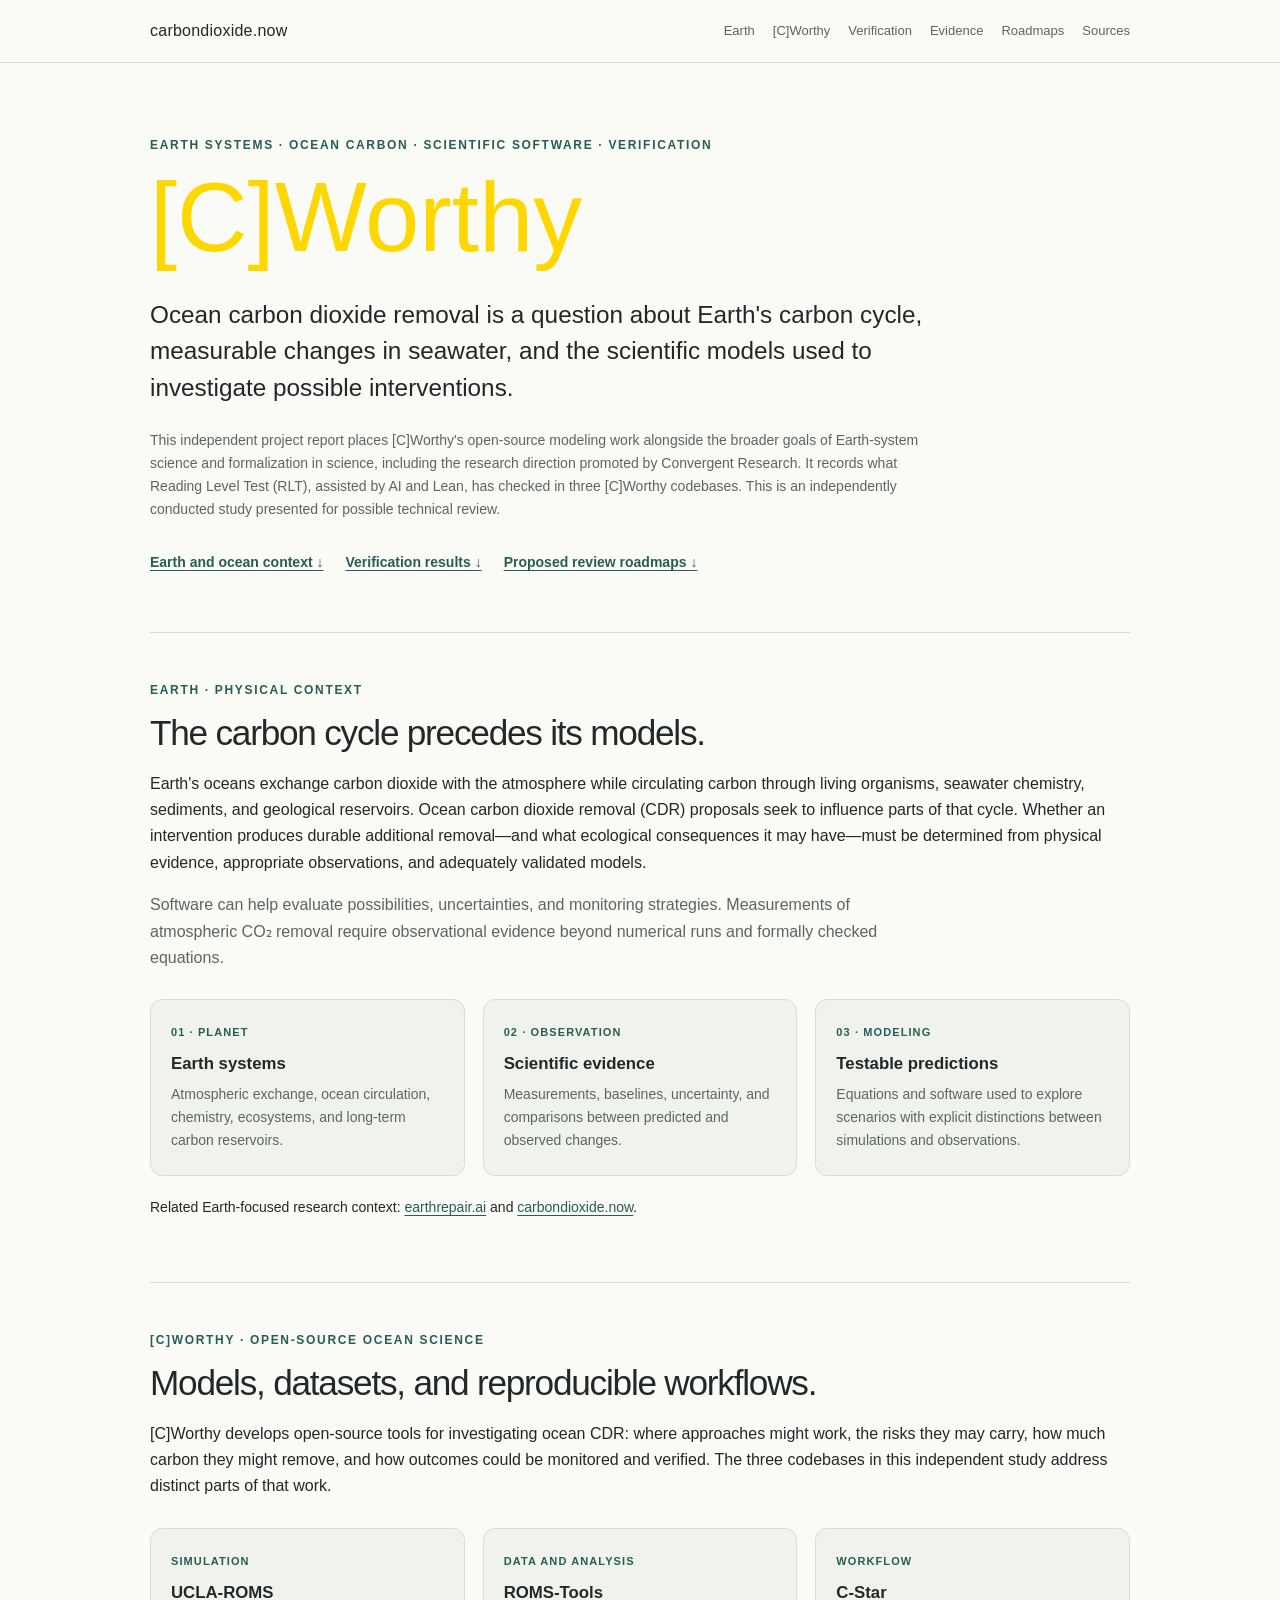
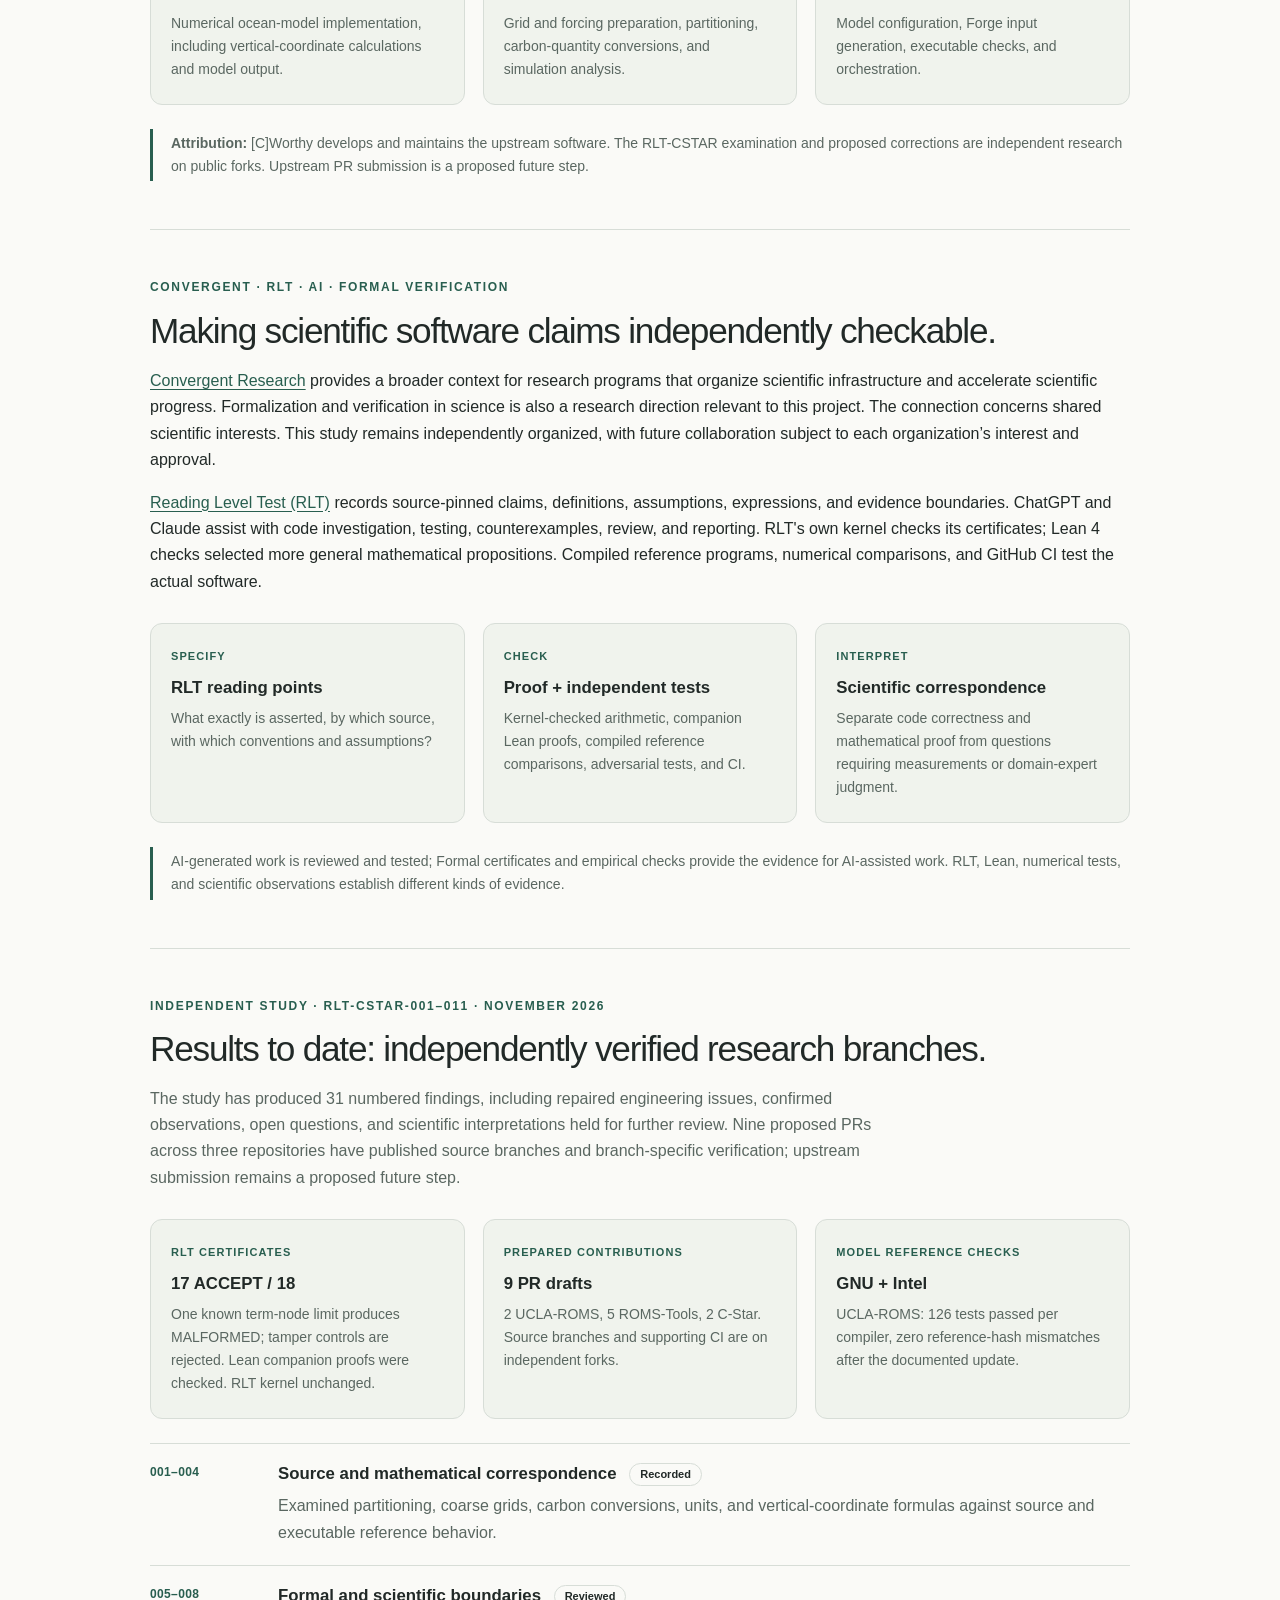
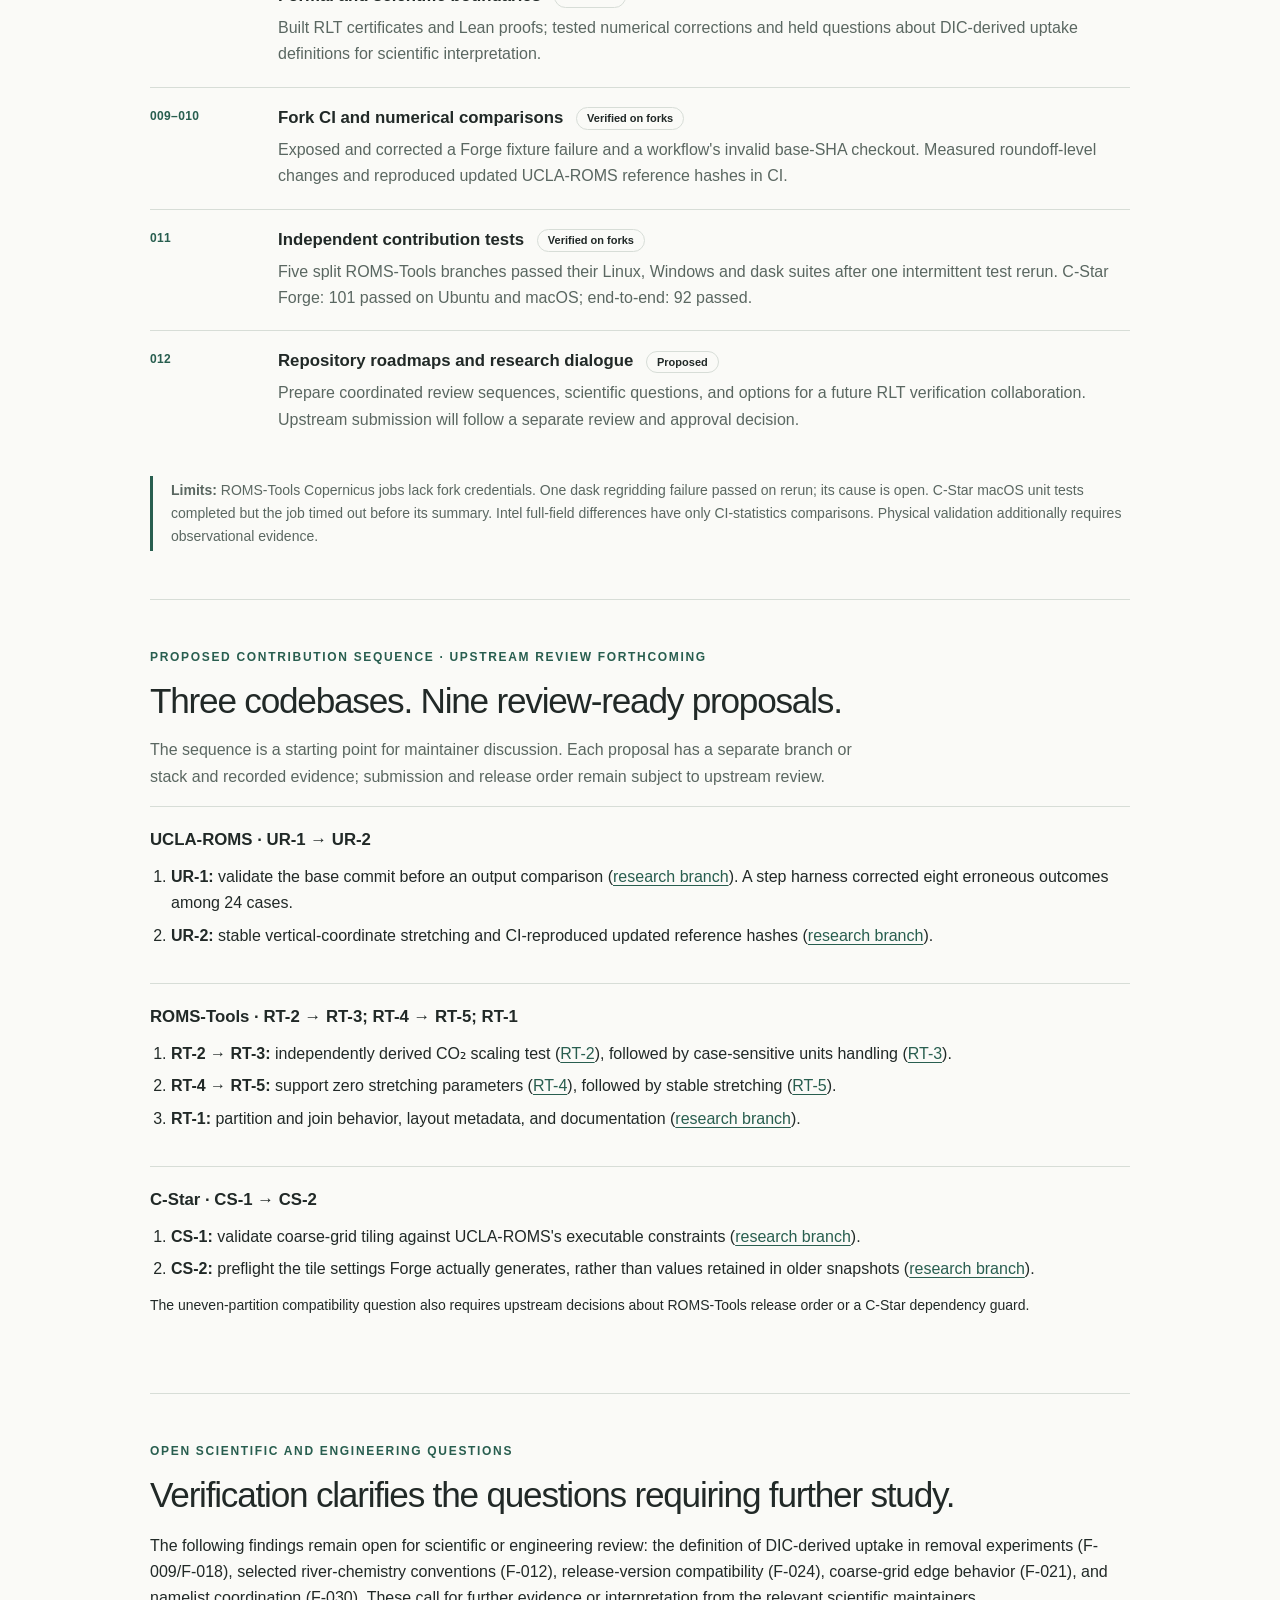
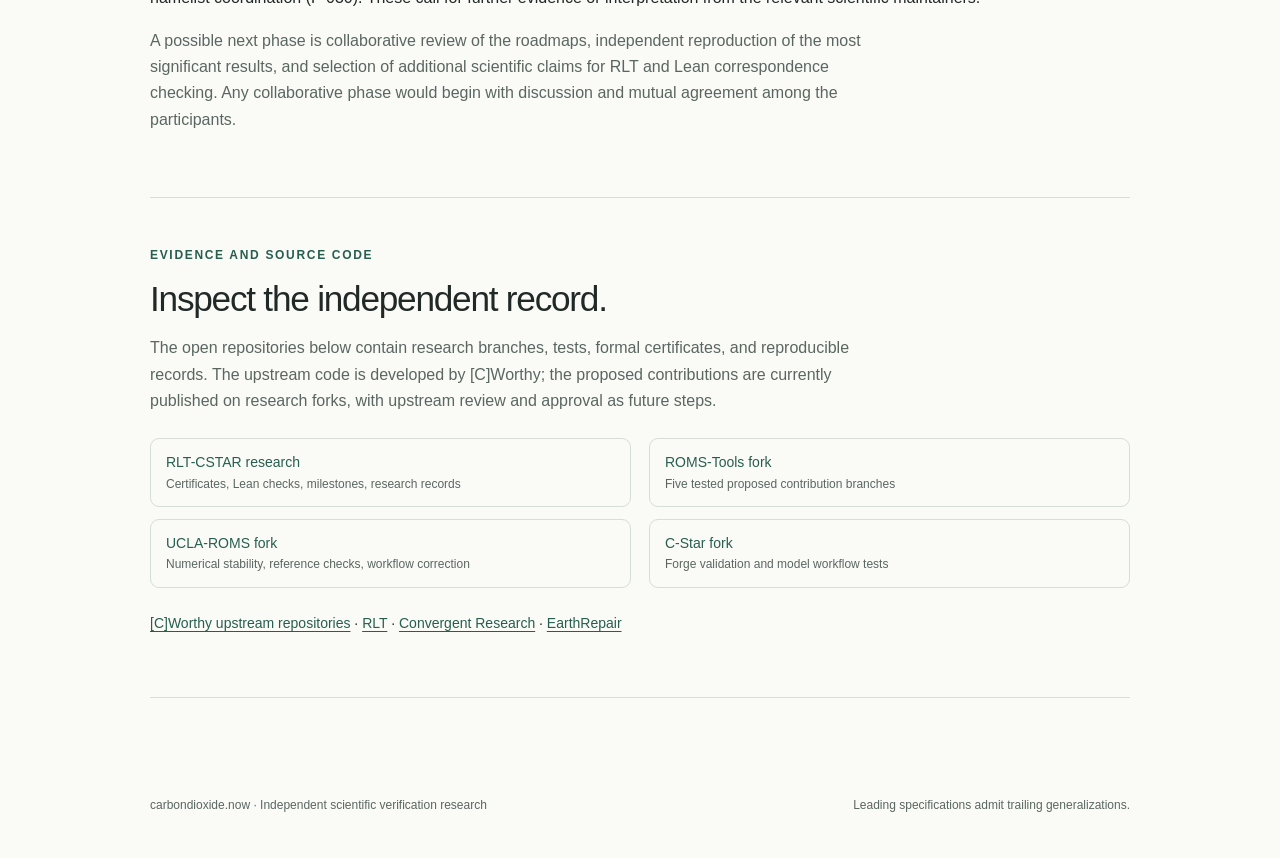
==== commit 300a9450: "Add files via upload" ====
--- a/carbondioxide/C/index.html
+++ b/carbondioxide/C/index.html
@@ -84,7 +84,7 @@
 <p class="eyebrow">Earth systems · Ocean carbon · Scientific software · Verification</p>
 <h1 style="color: gold;">[C]Worthy</h1>
 <p class="lead">Ocean carbon dioxide removal is a question about Earth's carbon cycle, measurable changes in seawater, and the scientific models used to investigate possible interventions.</p>
-<p class="lede-note">This independent project report places [C]Worthy's open-source modeling work alongside the broader goals of Earth-system science and formalization in science, including the research direction promoted by Convergent Research. It records what Reading Level Test (RLT), assisted by AI and Lean, has checked in three [C]Worthy codebases. There is no organizational affiliation or endorsement.</p>
+<p class="lede-note">This independent project report places [C]Worthy's open-source modeling work alongside the broader goals of Earth-system science and formalization in science, including the research direction promoted by Convergent Research. It records what Reading Level Test (RLT), assisted by AI and Lean, has checked in three [C]Worthy codebases. This is an independently conducted study presented for possible technical review.</p>
 <div class="actions"><a href="#earth">Earth and ocean context ↓</a><a href="#progress">Verification results ↓</a><a href="#roadmaps">Proposed review roadmaps ↓</a></div>
 </div>
 
@@ -98,11 +98,11 @@
 <p class="eyebrow">Earth · Physical context</p>
 <h2 id="earth-title">The carbon cycle precedes its models.</h2>
 <p>Earth's oceans exchange carbon dioxide with the atmosphere while circulating carbon through living organisms, seawater chemistry, sediments, and geological reservoirs. Ocean carbon dioxide removal (CDR) proposals seek to influence parts of that cycle. Whether an intervention produces durable additional removal—and what ecological consequences it may have—must be determined from physical evidence, appropriate observations, and adequately validated models.</p>
-<p class="section-intro">Software can help evaluate possibilities, uncertainties, and monitoring strategies. A successful numerical run or a formally checked equation is not, on its own, a measured removal of atmospheric CO₂.</p>
+<p class="section-intro">Software can help evaluate possibilities, uncertainties, and monitoring strategies. Measurements of atmospheric CO₂ removal require observational evidence beyond numerical runs and formally checked equations.</p>
 <div class="cols">
 <article class="panel"><p class="mini">01 · Planet</p><h3>Earth systems</h3><p>Atmospheric exchange, ocean circulation, chemistry, ecosystems, and long-term carbon reservoirs.</p></article>
 <article class="panel"><p class="mini">02 · Observation</p><h3>Scientific evidence</h3><p>Measurements, baselines, uncertainty, and comparisons between predicted and observed changes.</p></article>
-<article class="panel"><p class="mini">03 · Modeling</p><h3>Testable predictions</h3><p>Equations and software used to explore scenarios without confusing simulations with observations.</p></article>
+<article class="panel"><p class="mini">03 · Modeling</p><h3>Testable predictions</h3><p>Equations and software used to explore scenarios with explicit distinctions between simulations and observations.</p></article>
 </div>
 <p class="small" style="margin-top:20px">Related Earth-focused research context: <a href="https://earthrepair.ai/">earthrepair.ai</a> and <a href="https://carbondioxide.now/">carbondioxide.now</a>.</p>
 </section>
@@ -115,24 +115,24 @@
 <article class="panel"><p class="mini">Data and analysis</p><h3>ROMS-Tools</h3><p>Grid and forcing preparation, partitioning, carbon-quantity conversions, and simulation analysis.</p></article>
 <article class="panel"><p class="mini">Workflow</p><h3>C-Star</h3><p>Model configuration, Forge input generation, executable checks, and orchestration.</p></article>
 </div>
-<p class="note small"><strong>Attribution:</strong> [C]Worthy develops and maintains the upstream software. The RLT-CSTAR examination and proposed corrections are independent research on public forks; no proposed PR has been submitted upstream.</p>
+<p class="note small"><strong>Attribution:</strong> [C]Worthy develops and maintains the upstream software. The RLT-CSTAR examination and proposed corrections are independent research on public forks. Upstream PR submission is a proposed future step.</p>
 </section>
 <section aria-labelledby="verification-title" id="verification">
 <p class="eyebrow">Convergent · RLT · AI · Formal verification</p>
 <h2 id="verification-title">Making scientific software claims independently checkable.</h2>
-<p><a href="https://www.convergentresearch.org/">Convergent Research</a> provides a broader context for research programs that organize scientific infrastructure and accelerate scientific progress. Formalization and verification in science is also a research direction relevant to this project. This is a thematic connection, <strong>not a claim that Convergent or [C]Worthy sponsors or participates in the work</strong>.</p>
+<p><a href="https://www.convergentresearch.org/">Convergent Research</a> provides a broader context for research programs that organize scientific infrastructure and accelerate scientific progress. Formalization and verification in science is also a research direction relevant to this project. The connection concerns shared scientific interests. This study remains independently organized, with future collaboration subject to each organization’s interest and approval.</p>
 <p><a href="https://formalize.now/rlt">Reading Level Test (RLT)</a> records source-pinned claims, definitions, assumptions, expressions, and evidence boundaries. ChatGPT and Claude assist with code investigation, testing, counterexamples, review, and reporting. RLT's own kernel checks its certificates; Lean 4 checks selected more general mathematical propositions. Compiled reference programs, numerical comparisons, and GitHub CI test the actual software.</p>
 <div class="cols">
 <article class="panel"><p class="mini">Specify</p><h3>RLT reading points</h3><p>What exactly is asserted, by which source, with which conventions and assumptions?</p></article>
 <article class="panel"><p class="mini">Check</p><h3>Proof + independent tests</h3><p>Kernel-checked arithmetic, companion Lean proofs, compiled reference comparisons, adversarial tests, and CI.</p></article>
 <article class="panel"><p class="mini">Interpret</p><h3>Scientific correspondence</h3><p>Separate code correctness and mathematical proof from questions requiring measurements or domain-expert judgment.</p></article>
 </div>
-<p class="note small">AI-generated work is reviewed and tested; AI assistance is not itself a certificate. RLT, Lean, numerical tests, and scientific observations establish different kinds of evidence.</p>
+<p class="note small">AI-generated work is reviewed and tested; Formal certificates and empirical checks provide the evidence for AI-assisted work. RLT, Lean, numerical tests, and scientific observations establish different kinds of evidence.</p>
 </section>
 <section aria-labelledby="progress-title" id="progress">
 <p class="eyebrow">Independent study · RLT-CSTAR-001–011 · November 2026</p>
-<h2 id="progress-title">Results to date: verified branches, not upstream changes.</h2>
-<p class="section-intro">The study has produced 31 numbered findings, including repaired engineering issues, confirmed observations, open questions, and scientific interpretations held for further review. Nine proposed PRs across three repositories have published source branches and branch-specific verification; none has been submitted to [C]Worthy.</p>
+<h2 id="progress-title">Results to date: independently verified research branches.</h2>
+<p class="section-intro">The study has produced 31 numbered findings, including repaired engineering issues, confirmed observations, open questions, and scientific interpretations held for further review. Nine proposed PRs across three repositories have published source branches and branch-specific verification; upstream submission remains a proposed future step.</p>
 <div aria-label="Current independently reported evidence" class="cols">
 <article class="panel"><p class="mini">RLT certificates</p><h3>17 ACCEPT / 18</h3><p>One known term-node limit produces MALFORMED; tamper controls are rejected. Lean companion proofs were checked. RLT kernel unchanged.</p></article>
 <article class="panel"><p class="mini">Prepared contributions</p><h3>9 PR drafts</h3><p>2 UCLA-ROMS, 5 ROMS-Tools, 2 C-Star. Source branches and supporting CI are on independent forks.</p></article>
@@ -143,12 +143,12 @@
 <li><span class="step">005–008</span><div><h3>Formal and scientific boundaries <span class="status">Reviewed</span></h3><p>Built RLT certificates and Lean proofs; tested numerical corrections and held questions about DIC-derived uptake definitions for scientific interpretation.</p></div></li>
 <li><span class="step">009–010</span><div><h3>Fork CI and numerical comparisons <span class="status">Verified on forks</span></h3><p>Exposed and corrected a Forge fixture failure and a workflow's invalid base-SHA checkout. Measured roundoff-level changes and reproduced updated UCLA-ROMS reference hashes in CI.</p></div></li>
 <li><span class="step">011</span><div><h3>Independent contribution tests <span class="status">Verified on forks</span></h3><p>Five split ROMS-Tools branches passed their Linux, Windows and dask suites after one intermittent test rerun. C-Star Forge: 101 passed on Ubuntu and macOS; end-to-end: 92 passed.</p></div></li>
-<li><span class="step">012</span><div><h3>Repository roadmaps and research dialogue <span class="status">Proposed</span></h3><p>Prepare coordinated review sequences, scientific questions, and options for a future RLT verification collaboration. No upstream PR submission is assumed.</p></div></li>
-</ol>
-<p class="note small"><strong>Limits:</strong> ROMS-Tools Copernicus jobs lack fork credentials. One dask regridding failure passed on rerun; its cause is open. C-Star macOS unit tests completed but the job timed out before its summary. Intel full-field differences have only CI-statistics comparisons. Numerical agreement is not physical validation.</p>
+<li><span class="step">012</span><div><h3>Repository roadmaps and research dialogue <span class="status">Proposed</span></h3><p>Prepare coordinated review sequences, scientific questions, and options for a future RLT verification collaboration. Upstream submission will follow a separate review and approval decision.</p></div></li>
+</ol>
+<p class="note small"><strong>Limits:</strong> ROMS-Tools Copernicus jobs lack fork credentials. One dask regridding failure passed on rerun; its cause is open. C-Star macOS unit tests completed but the job timed out before its summary. Intel full-field differences have only CI-statistics comparisons. Physical validation additionally requires observational evidence.</p>
 </section>
 <section aria-labelledby="roadmaps-title" id="roadmaps">
-<p class="eyebrow">Proposed contribution sequence · No upstream PRs opened</p>
+<p class="eyebrow">Proposed contribution sequence · Upstream review forthcoming</p>
 <h2 id="roadmaps-title">Three codebases. Nine review-ready proposals.</h2>
 <p class="section-intro">The sequence is a starting point for maintainer discussion. Each proposal has a separate branch or stack and recorded evidence; submission and release order remain subject to upstream review.</p>
 <div class="roadmap"><h3>UCLA-ROMS · UR-1 → UR-2</h3>
@@ -167,21 +167,21 @@
 <div class="roadmap"><h3>C-Star · CS-1 → CS-2</h3>
 <ol>
 <li><strong>CS-1:</strong> validate coarse-grid tiling against UCLA-ROMS's executable constraints (<a href="https://github.com/thinkthoughts/C-Star/tree/rlt-cstar/integration-010">research branch</a>).</li>
-<li><strong>CS-2:</strong> preflight the tile settings Forge actually generates, not stale stored values (<a href="https://github.com/thinkthoughts/C-Star/tree/rlt-cstar/pr-tiles-generated">research branch</a>).</li>
+<li><strong>CS-2:</strong> preflight the tile settings Forge actually generates, rather than values retained in older snapshots (<a href="https://github.com/thinkthoughts/C-Star/tree/rlt-cstar/pr-tiles-generated">research branch</a>).</li>
 </ol>
 <p class="small">The uneven-partition compatibility question also requires upstream decisions about ROMS-Tools release order or a C-Star dependency guard.</p>
 </div>
 </section>
 <section aria-labelledby="questions-title" id="questions">
 <p class="eyebrow">Open scientific and engineering questions</p>
-<h2 id="questions-title">Verification also identifies what remains undecided.</h2>
-<p>Several findings are intentionally not presented as accepted corrections: the definition of DIC-derived uptake in removal experiments (F-009/F-018), selected river-chemistry conventions (F-012), release-version compatibility (F-024), coarse-grid edge behavior (F-021), and namelist coordination (F-030). These call for further evidence or interpretation from the relevant scientific maintainers.</p>
-<p class="section-intro">A possible next phase is collaborative review of the roadmaps, independent reproduction of the most significant results, and selection of additional scientific claims for RLT and Lean correspondence checking. Such work has not been agreed or initiated with [C]Worthy or Convergent Research.</p>
+<h2 id="questions-title">Verification clarifies the questions requiring further study.</h2>
+<p>The following findings remain open for scientific or engineering review: the definition of DIC-derived uptake in removal experiments (F-009/F-018), selected river-chemistry conventions (F-012), release-version compatibility (F-024), coarse-grid edge behavior (F-021), and namelist coordination (F-030). These call for further evidence or interpretation from the relevant scientific maintainers.</p>
+<p class="section-intro">A possible next phase is collaborative review of the roadmaps, independent reproduction of the most significant results, and selection of additional scientific claims for RLT and Lean correspondence checking. Any collaborative phase would begin with discussion and mutual agreement among the participants.</p>
 </section>
 <section aria-labelledby="sources-title" id="sources">
 <p class="eyebrow">Evidence and source code</p>
 <h2 id="sources-title">Inspect the independent record.</h2>
-<p class="section-intro">The open repositories below contain research branches, tests, formal certificates, and reproducible records. The upstream code is developed by [C]Worthy; this independent study has not opened upstream PRs or received upstream approval.</p>
+<p class="section-intro">The open repositories below contain research branches, tests, formal certificates, and reproducible records. The upstream code is developed by [C]Worthy; the proposed contributions are currently published on research forks, with upstream review and approval as future steps.</p>
 <div class="repos">
 <a href="https://github.com/thinkthoughts/rlt/tree/research/rlt-cstar-011">RLT-CSTAR research <span>Certificates, Lean checks, milestones, research records</span></a>
 <a href="https://github.com/thinkthoughts/roms-tools">ROMS-Tools fork <span>Five tested proposed contribution branches</span></a>
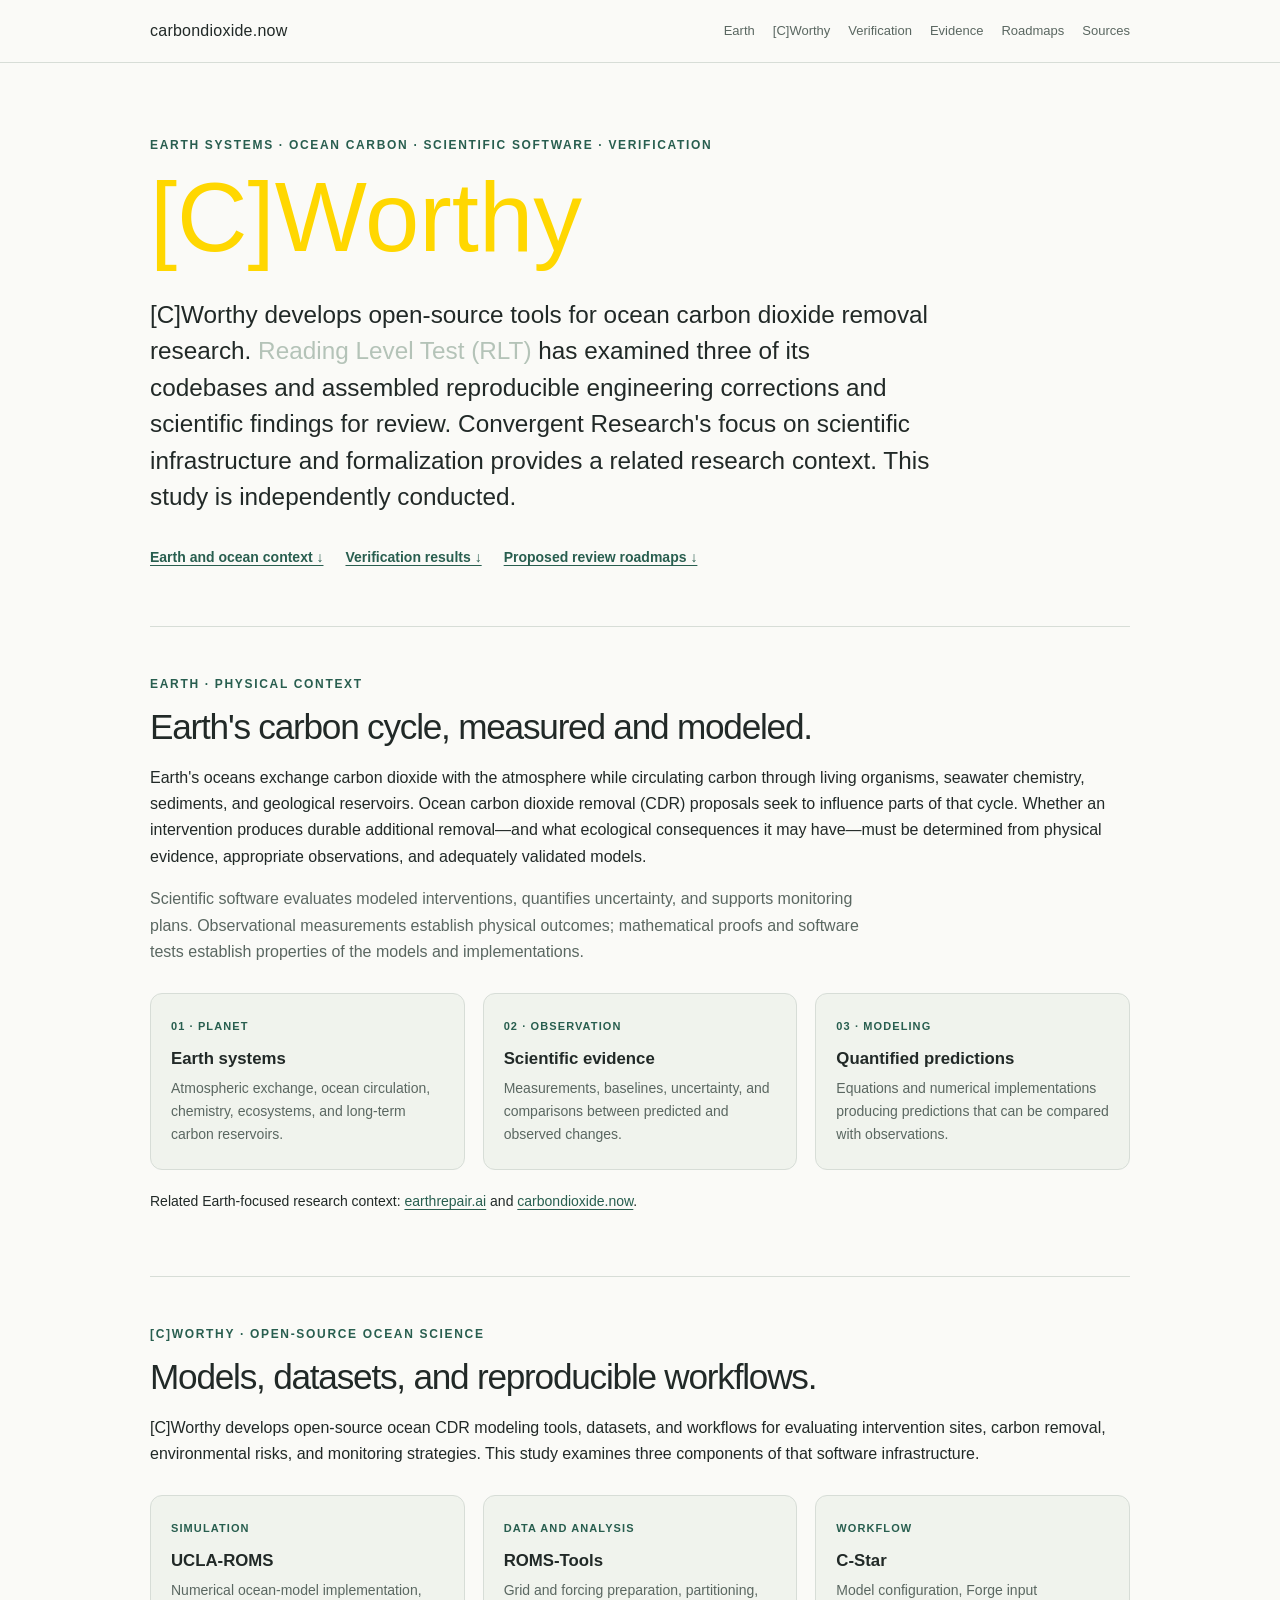
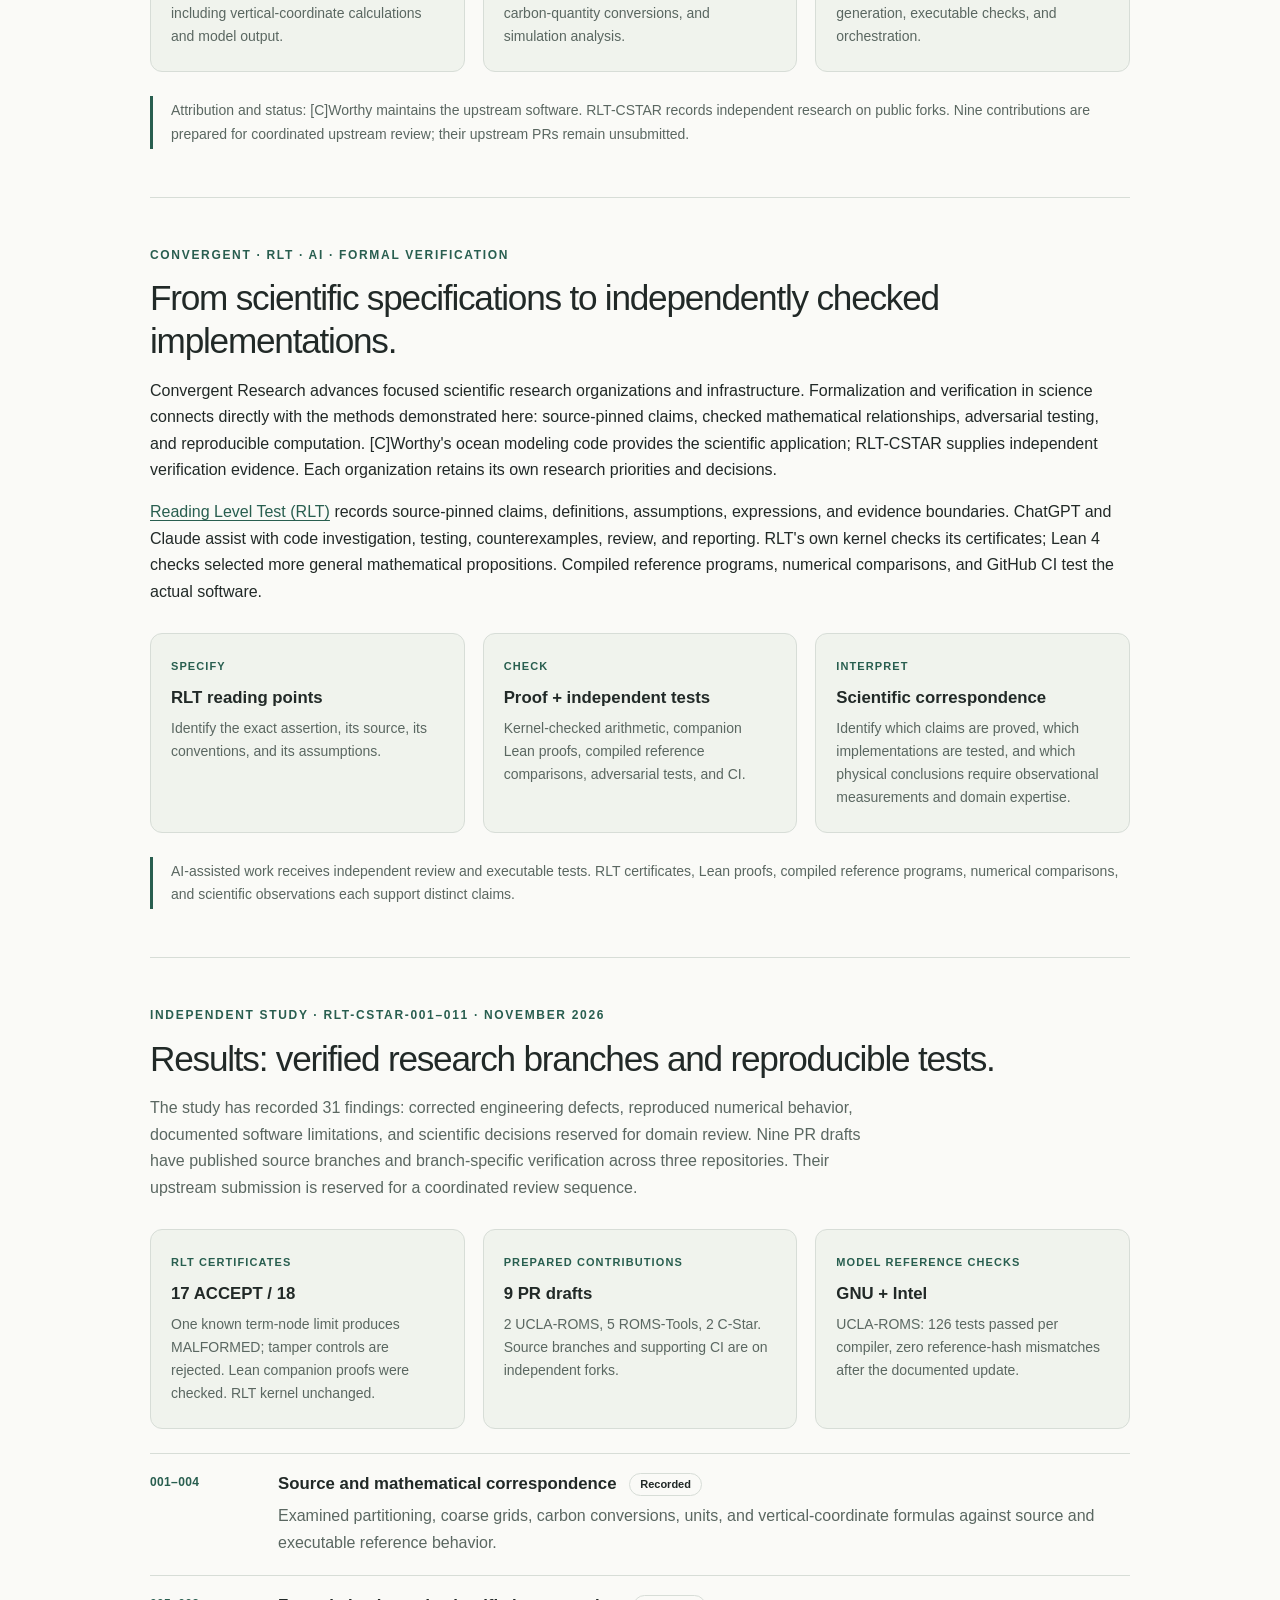
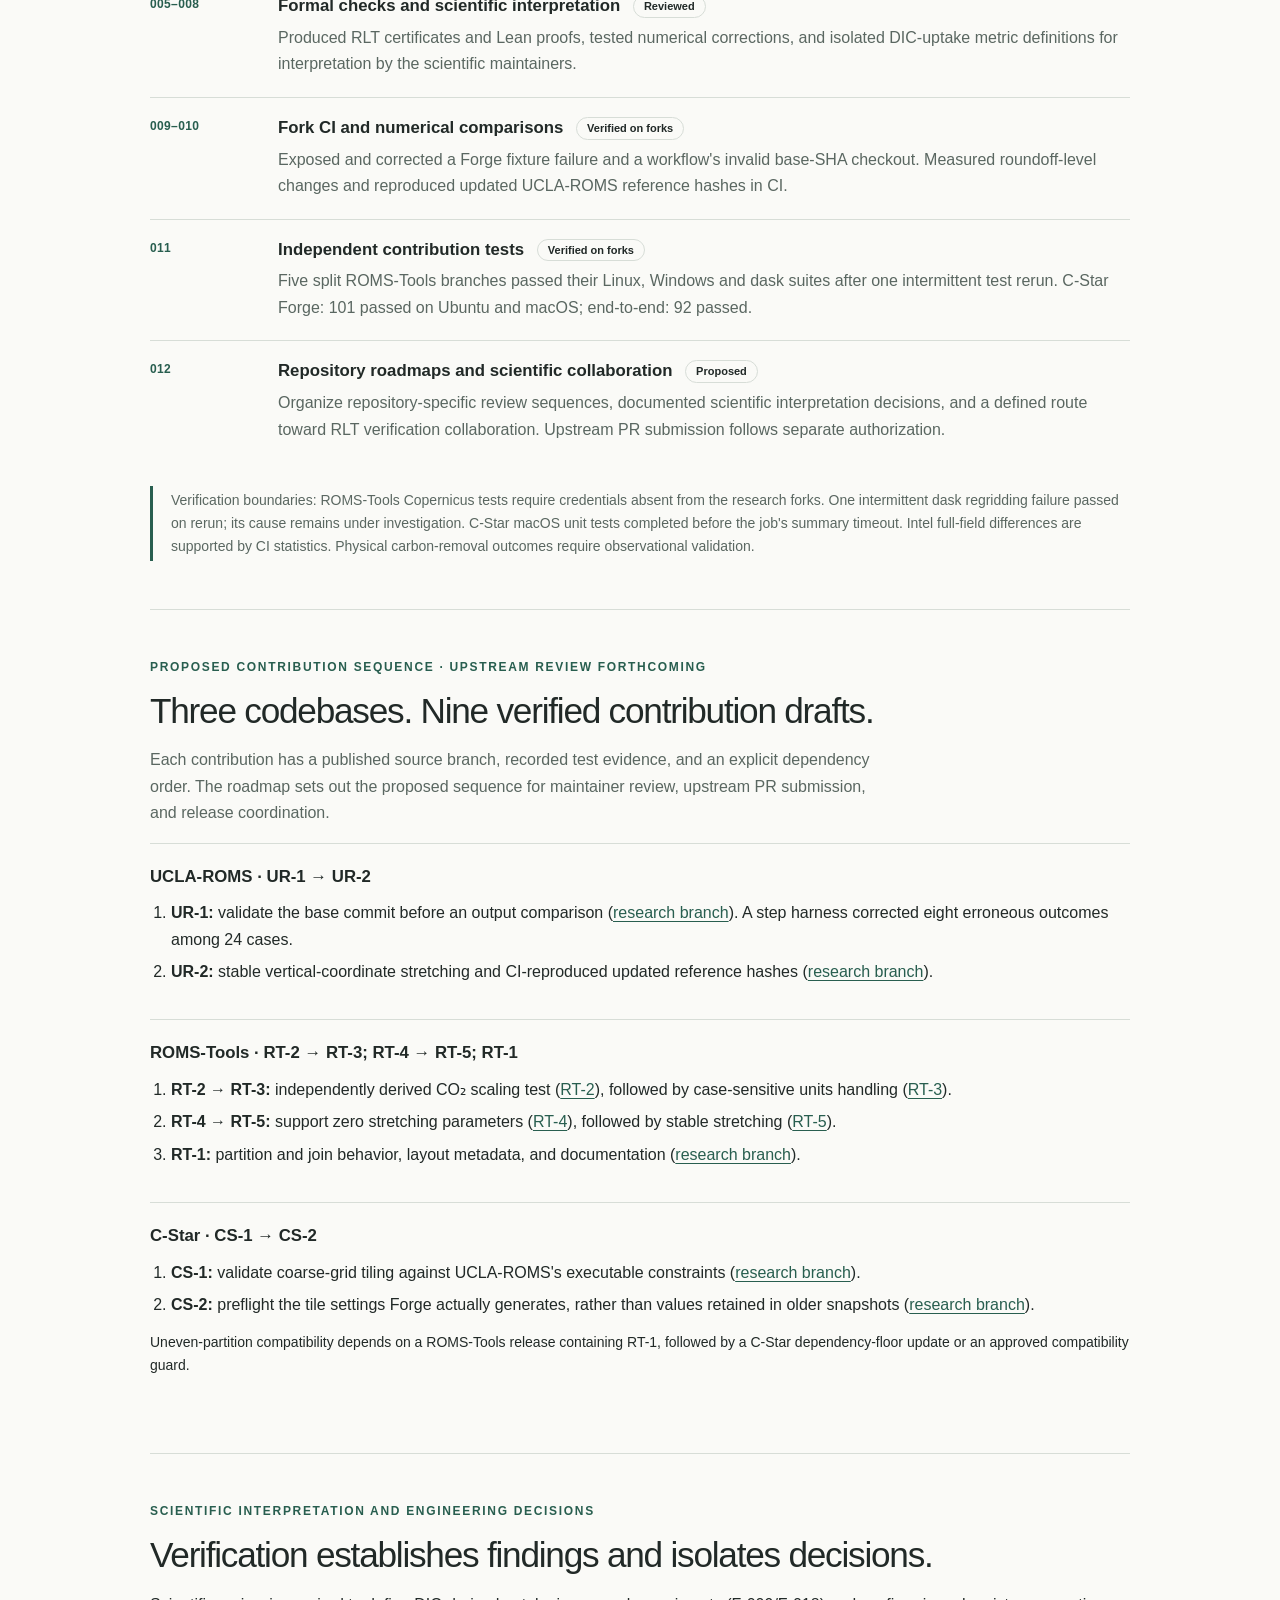
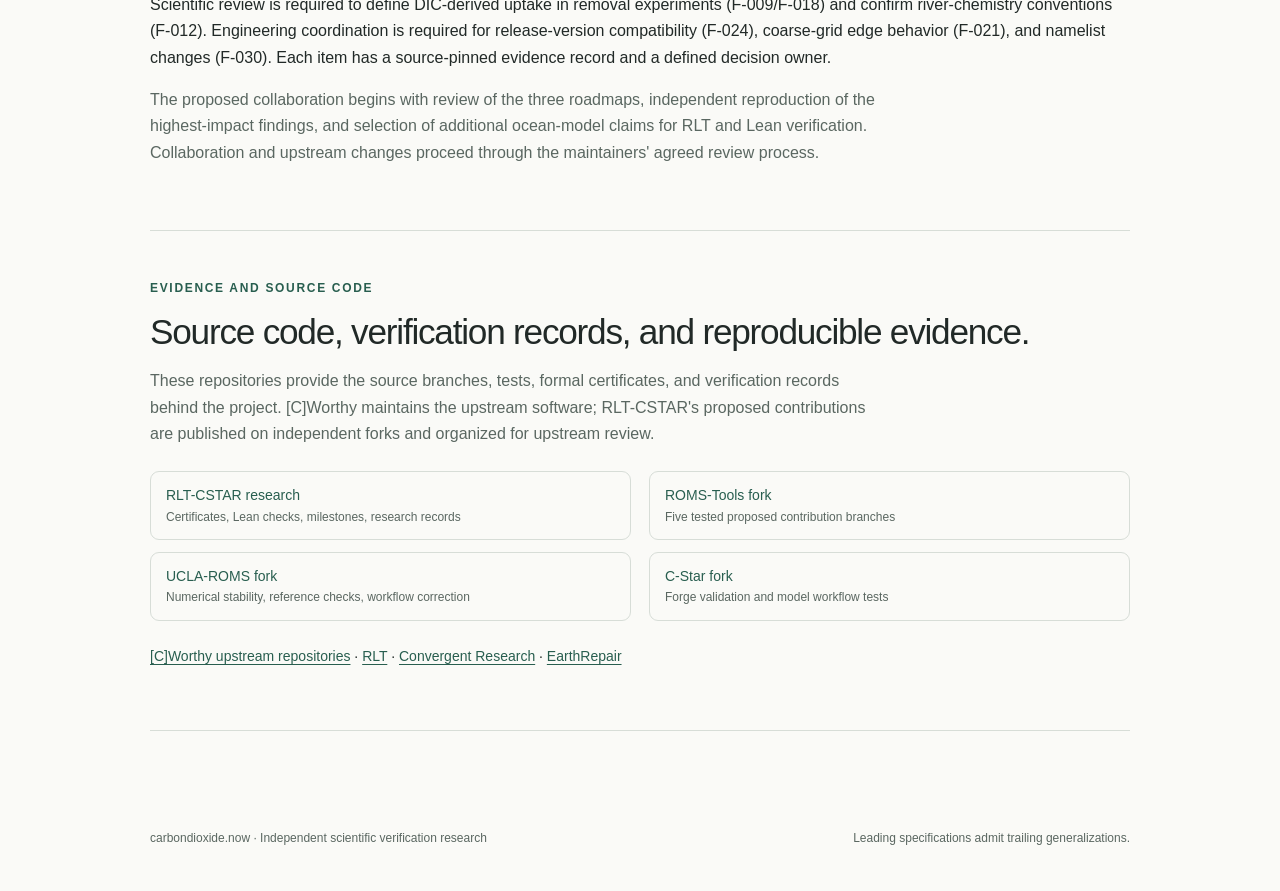
==== commit ab3cc664: "Fix HTML structure and update meta descriptions" ====
--- a/carbondioxide/C/index.html
+++ b/carbondioxide/C/index.html
@@ -1,11 +1,11 @@
-<!DOCTYPE html>
+<!doctype html>
 
 <html lang="en">
 <head>
 <meta charset="utf-8"/>
 <meta content="width=device-width, initial-scale=1" name="viewport"/>
 <meta content="light dark" name="color-scheme"/>
-<meta content="[C]Worthy ocean carbon science in the context of Earth systems, Convergent Research, and independent RLT + AI formal verification of UCLA-ROMS, ROMS-Tools and C-Star." name="description"/>
+<meta content="Earth carbon cycle, ocean carbon dioxide removal, [C]Worthy modeling software, Convergent Research, and independently verified RLT-CSTAR contributions." name="description"/>
 <title>[C]Worthy · Earth, ocean science &amp; independent verification · carbondioxide.now</title>
 <style>
     :root {
@@ -83,56 +83,50 @@
 <div class="hero">
 <p class="eyebrow">Earth systems · Ocean carbon · Scientific software · Verification</p>
 <h1 style="color: gold;">[C]Worthy</h1>
-<p class="lead">Ocean carbon dioxide removal is a question about Earth's carbon cycle, measurable changes in seawater, and the scientific models used to investigate possible interventions.</p>
-<p class="lede-note">This independent project report places [C]Worthy's open-source modeling work alongside the broader goals of Earth-system science and formalization in science, including the research direction promoted by Convergent Research. It records what Reading Level Test (RLT), assisted by AI and Lean, has checked in three [C]Worthy codebases. This is an independently conducted study presented for possible technical review.</p>
+<!--<p class="lead">The Earth's carbon cycle is its history. It's imperative that we prioritize accurate science like clean datacenters ocean carbon dioxide removal.</p>
+<p class="lede-note">-->
+<p class="lead">[C]Worthy develops open-source tools for ocean carbon dioxide removal research. <span style="color: #b4c3b8;">Reading Level Test (RLT)</span><!--, working with ChatGPT, Claude, Lean 4, and independent numerical verification,--> has examined three of its codebases and assembled reproducible engineering corrections and scientific findings for review. Convergent Research's focus on scientific infrastructure and formalization provides a related research context. This study is independently conducted.</p>
 <div class="actions"><a href="#earth">Earth and ocean context ↓</a><a href="#progress">Verification results ↓</a><a href="#roadmaps">Proposed review roadmaps ↓</a></div>
 </div>
-
-
-
-
-
-
-
 <section aria-labelledby="earth-title" id="earth">
 <p class="eyebrow">Earth · Physical context</p>
-<h2 id="earth-title">The carbon cycle precedes its models.</h2>
+<h2 id="earth-title">Earth's carbon cycle, measured and modeled.</h2>
 <p>Earth's oceans exchange carbon dioxide with the atmosphere while circulating carbon through living organisms, seawater chemistry, sediments, and geological reservoirs. Ocean carbon dioxide removal (CDR) proposals seek to influence parts of that cycle. Whether an intervention produces durable additional removal—and what ecological consequences it may have—must be determined from physical evidence, appropriate observations, and adequately validated models.</p>
-<p class="section-intro">Software can help evaluate possibilities, uncertainties, and monitoring strategies. Measurements of atmospheric CO₂ removal require observational evidence beyond numerical runs and formally checked equations.</p>
+<p class="section-intro">Scientific software evaluates modeled interventions, quantifies uncertainty, and supports monitoring plans. Observational measurements establish physical outcomes; mathematical proofs and software tests establish properties of the models and implementations.</p>
 <div class="cols">
 <article class="panel"><p class="mini">01 · Planet</p><h3>Earth systems</h3><p>Atmospheric exchange, ocean circulation, chemistry, ecosystems, and long-term carbon reservoirs.</p></article>
 <article class="panel"><p class="mini">02 · Observation</p><h3>Scientific evidence</h3><p>Measurements, baselines, uncertainty, and comparisons between predicted and observed changes.</p></article>
-<article class="panel"><p class="mini">03 · Modeling</p><h3>Testable predictions</h3><p>Equations and software used to explore scenarios with explicit distinctions between simulations and observations.</p></article>
+<article class="panel"><p class="mini">03 · Modeling</p><h3>Quantified predictions</h3><p>Equations and numerical implementations producing predictions that can be compared with observations.</p></article>
 </div>
 <p class="small" style="margin-top:20px">Related Earth-focused research context: <a href="https://earthrepair.ai/">earthrepair.ai</a> and <a href="https://carbondioxide.now/">carbondioxide.now</a>.</p>
 </section>
 <section aria-labelledby="cworthy-title" id="cworthy">
 <p class="eyebrow">[C]Worthy · Open-source ocean science</p>
 <h2 id="cworthy-title">Models, datasets, and reproducible workflows.</h2>
-<p>[C]Worthy develops open-source tools for investigating ocean CDR: where approaches might work, the risks they may carry, how much carbon they might remove, and how outcomes could be monitored and verified. The three codebases in this independent study address distinct parts of that work.</p>
+<p>[C]Worthy develops open-source ocean CDR modeling tools, datasets, and workflows for evaluating intervention sites, carbon removal, environmental risks, and monitoring strategies. This study examines three components of that software infrastructure.</p>
 <div class="cols">
 <article class="panel"><p class="mini">Simulation</p><h3>UCLA-ROMS</h3><p>Numerical ocean-model implementation, including vertical-coordinate calculations and model output.</p></article>
 <article class="panel"><p class="mini">Data and analysis</p><h3>ROMS-Tools</h3><p>Grid and forcing preparation, partitioning, carbon-quantity conversions, and simulation analysis.</p></article>
 <article class="panel"><p class="mini">Workflow</p><h3>C-Star</h3><p>Model configuration, Forge input generation, executable checks, and orchestration.</p></article>
 </div>
-<p class="note small"><strong>Attribution:</strong> [C]Worthy develops and maintains the upstream software. The RLT-CSTAR examination and proposed corrections are independent research on public forks. Upstream PR submission is a proposed future step.</p>
+<p class="note small">Attribution and status: [C]Worthy maintains the upstream software. RLT-CSTAR records independent research on public forks. Nine contributions are prepared for coordinated upstream review; their upstream PRs remain unsubmitted.</p>
 </section>
 <section aria-labelledby="verification-title" id="verification">
 <p class="eyebrow">Convergent · RLT · AI · Formal verification</p>
-<h2 id="verification-title">Making scientific software claims independently checkable.</h2>
-<p><a href="https://www.convergentresearch.org/">Convergent Research</a> provides a broader context for research programs that organize scientific infrastructure and accelerate scientific progress. Formalization and verification in science is also a research direction relevant to this project. The connection concerns shared scientific interests. This study remains independently organized, with future collaboration subject to each organization’s interest and approval.</p>
+<h2 id="verification-title">From scientific specifications to independently checked implementations.</h2>
+<p>Convergent Research advances focused scientific research organizations and infrastructure. Formalization and verification in science connects directly with the methods demonstrated here: source-pinned claims, checked mathematical relationships, adversarial testing, and reproducible computation. [C]Worthy's ocean modeling code provides the scientific application; RLT-CSTAR supplies independent verification evidence. Each organization retains its own research priorities and decisions.</p>
 <p><a href="https://formalize.now/rlt">Reading Level Test (RLT)</a> records source-pinned claims, definitions, assumptions, expressions, and evidence boundaries. ChatGPT and Claude assist with code investigation, testing, counterexamples, review, and reporting. RLT's own kernel checks its certificates; Lean 4 checks selected more general mathematical propositions. Compiled reference programs, numerical comparisons, and GitHub CI test the actual software.</p>
 <div class="cols">
-<article class="panel"><p class="mini">Specify</p><h3>RLT reading points</h3><p>What exactly is asserted, by which source, with which conventions and assumptions?</p></article>
+<article class="panel"><p class="mini">Specify</p><h3>RLT reading points</h3><p>Identify the exact assertion, its source, its conventions, and its assumptions.</p></article>
 <article class="panel"><p class="mini">Check</p><h3>Proof + independent tests</h3><p>Kernel-checked arithmetic, companion Lean proofs, compiled reference comparisons, adversarial tests, and CI.</p></article>
-<article class="panel"><p class="mini">Interpret</p><h3>Scientific correspondence</h3><p>Separate code correctness and mathematical proof from questions requiring measurements or domain-expert judgment.</p></article>
+<article class="panel"><p class="mini">Interpret</p><h3>Scientific correspondence</h3><p>Identify which claims are proved, which implementations are tested, and which physical conclusions require observational measurements and domain expertise.</p></article>
 </div>
-<p class="note small">AI-generated work is reviewed and tested; Formal certificates and empirical checks provide the evidence for AI-assisted work. RLT, Lean, numerical tests, and scientific observations establish different kinds of evidence.</p>
+<p class="note small">AI-assisted work receives independent review and executable tests. RLT certificates, Lean proofs, compiled reference programs, numerical comparisons, and scientific observations each support distinct claims.</p>
 </section>
 <section aria-labelledby="progress-title" id="progress">
 <p class="eyebrow">Independent study · RLT-CSTAR-001–011 · November 2026</p>
-<h2 id="progress-title">Results to date: independently verified research branches.</h2>
-<p class="section-intro">The study has produced 31 numbered findings, including repaired engineering issues, confirmed observations, open questions, and scientific interpretations held for further review. Nine proposed PRs across three repositories have published source branches and branch-specific verification; upstream submission remains a proposed future step.</p>
+<h2 id="progress-title">Results: verified research branches and reproducible tests.</h2>
+<p class="section-intro">The study has recorded 31 findings: corrected engineering defects, reproduced numerical behavior, documented software limitations, and scientific decisions reserved for domain review. Nine PR drafts have published source branches and branch-specific verification across three repositories. Their upstream submission is reserved for a coordinated review sequence.</p>
 <div aria-label="Current independently reported evidence" class="cols">
 <article class="panel"><p class="mini">RLT certificates</p><h3>17 ACCEPT / 18</h3><p>One known term-node limit produces MALFORMED; tamper controls are rejected. Lean companion proofs were checked. RLT kernel unchanged.</p></article>
 <article class="panel"><p class="mini">Prepared contributions</p><h3>9 PR drafts</h3><p>2 UCLA-ROMS, 5 ROMS-Tools, 2 C-Star. Source branches and supporting CI are on independent forks.</p></article>
@@ -140,17 +134,17 @@
 </div>
 <ol class="progress">
 <li><span class="step">001–004</span><div><h3>Source and mathematical correspondence <span class="status">Recorded</span></h3><p>Examined partitioning, coarse grids, carbon conversions, units, and vertical-coordinate formulas against source and executable reference behavior.</p></div></li>
-<li><span class="step">005–008</span><div><h3>Formal and scientific boundaries <span class="status">Reviewed</span></h3><p>Built RLT certificates and Lean proofs; tested numerical corrections and held questions about DIC-derived uptake definitions for scientific interpretation.</p></div></li>
+<li><span class="step">005–008</span><div><h3>Formal checks and scientific interpretation <span class="status">Reviewed</span></h3><p>Produced RLT certificates and Lean proofs, tested numerical corrections, and isolated DIC-uptake metric definitions for interpretation by the scientific maintainers.</p></div></li>
 <li><span class="step">009–010</span><div><h3>Fork CI and numerical comparisons <span class="status">Verified on forks</span></h3><p>Exposed and corrected a Forge fixture failure and a workflow's invalid base-SHA checkout. Measured roundoff-level changes and reproduced updated UCLA-ROMS reference hashes in CI.</p></div></li>
 <li><span class="step">011</span><div><h3>Independent contribution tests <span class="status">Verified on forks</span></h3><p>Five split ROMS-Tools branches passed their Linux, Windows and dask suites after one intermittent test rerun. C-Star Forge: 101 passed on Ubuntu and macOS; end-to-end: 92 passed.</p></div></li>
-<li><span class="step">012</span><div><h3>Repository roadmaps and research dialogue <span class="status">Proposed</span></h3><p>Prepare coordinated review sequences, scientific questions, and options for a future RLT verification collaboration. Upstream submission will follow a separate review and approval decision.</p></div></li>
+<li><span class="step">012</span><div><h3>Repository roadmaps and scientific collaboration <span class="status">Proposed</span></h3><p>Organize repository-specific review sequences, documented scientific interpretation decisions, and a defined route toward RLT verification collaboration. Upstream PR submission follows separate authorization.</p></div></li>
 </ol>
-<p class="note small"><strong>Limits:</strong> ROMS-Tools Copernicus jobs lack fork credentials. One dask regridding failure passed on rerun; its cause is open. C-Star macOS unit tests completed but the job timed out before its summary. Intel full-field differences have only CI-statistics comparisons. Physical validation additionally requires observational evidence.</p>
+<p class="note small">Verification boundaries: ROMS-Tools Copernicus tests require credentials absent from the research forks. One intermittent dask regridding failure passed on rerun; its cause remains under investigation. C-Star macOS unit tests completed before the job's summary timeout. Intel full-field differences are supported by CI statistics. Physical carbon-removal outcomes require observational validation.</p>
 </section>
 <section aria-labelledby="roadmaps-title" id="roadmaps">
 <p class="eyebrow">Proposed contribution sequence · Upstream review forthcoming</p>
-<h2 id="roadmaps-title">Three codebases. Nine review-ready proposals.</h2>
-<p class="section-intro">The sequence is a starting point for maintainer discussion. Each proposal has a separate branch or stack and recorded evidence; submission and release order remain subject to upstream review.</p>
+<h2 id="roadmaps-title">Three codebases. Nine verified contribution drafts.</h2>
+<p class="section-intro">Each contribution has a published source branch, recorded test evidence, and an explicit dependency order. The roadmap sets out the proposed sequence for maintainer review, upstream PR submission, and release coordination.</p>
 <div class="roadmap"><h3>UCLA-ROMS · UR-1 → UR-2</h3>
 <ol>
 <li><strong>UR-1:</strong> validate the base commit before an output comparison (<a href="https://github.com/thinkthoughts/ucla-roms/tree/rlt-cstar/f028-base-sha">research branch</a>). A step harness corrected eight erroneous outcomes among 24 cases.</li>
@@ -169,19 +163,19 @@
 <li><strong>CS-1:</strong> validate coarse-grid tiling against UCLA-ROMS's executable constraints (<a href="https://github.com/thinkthoughts/C-Star/tree/rlt-cstar/integration-010">research branch</a>).</li>
 <li><strong>CS-2:</strong> preflight the tile settings Forge actually generates, rather than values retained in older snapshots (<a href="https://github.com/thinkthoughts/C-Star/tree/rlt-cstar/pr-tiles-generated">research branch</a>).</li>
 </ol>
-<p class="small">The uneven-partition compatibility question also requires upstream decisions about ROMS-Tools release order or a C-Star dependency guard.</p>
+<p class="small">Uneven-partition compatibility depends on a ROMS-Tools release containing RT-1, followed by a C-Star dependency-floor update or an approved compatibility guard.</p>
 </div>
 </section>
 <section aria-labelledby="questions-title" id="questions">
-<p class="eyebrow">Open scientific and engineering questions</p>
-<h2 id="questions-title">Verification clarifies the questions requiring further study.</h2>
-<p>The following findings remain open for scientific or engineering review: the definition of DIC-derived uptake in removal experiments (F-009/F-018), selected river-chemistry conventions (F-012), release-version compatibility (F-024), coarse-grid edge behavior (F-021), and namelist coordination (F-030). These call for further evidence or interpretation from the relevant scientific maintainers.</p>
-<p class="section-intro">A possible next phase is collaborative review of the roadmaps, independent reproduction of the most significant results, and selection of additional scientific claims for RLT and Lean correspondence checking. Any collaborative phase would begin with discussion and mutual agreement among the participants.</p>
+<p class="eyebrow">Scientific interpretation and engineering decisions</p>
+<h2 id="questions-title">Verification establishes findings and isolates decisions.</h2>
+<p>Scientific review is required to define DIC-derived uptake in removal experiments (F-009/F-018) and confirm river-chemistry conventions (F-012). Engineering coordination is required for release-version compatibility (F-024), coarse-grid edge behavior (F-021), and namelist changes (F-030). Each item has a source-pinned evidence record and a defined decision owner.</p>
+<p class="section-intro">The proposed collaboration begins with review of the three roadmaps, independent reproduction of the highest-impact findings, and selection of additional ocean-model claims for RLT and Lean verification. Collaboration and upstream changes proceed through the maintainers' agreed review process.</p>
 </section>
 <section aria-labelledby="sources-title" id="sources">
 <p class="eyebrow">Evidence and source code</p>
-<h2 id="sources-title">Inspect the independent record.</h2>
-<p class="section-intro">The open repositories below contain research branches, tests, formal certificates, and reproducible records. The upstream code is developed by [C]Worthy; the proposed contributions are currently published on research forks, with upstream review and approval as future steps.</p>
+<h2 id="sources-title">Source code, verification records, and reproducible evidence.</h2>
+<p class="section-intro">These repositories provide the source branches, tests, formal certificates, and verification records behind the project. [C]Worthy maintains the upstream software; RLT-CSTAR's proposed contributions are published on independent forks and organized for upstream review.</p>
 <div class="repos">
 <a href="https://github.com/thinkthoughts/rlt/tree/research/rlt-cstar-011">RLT-CSTAR research <span>Certificates, Lean checks, milestones, research records</span></a>
 <a href="https://github.com/thinkthoughts/roms-tools">ROMS-Tools fork <span>Five tested proposed contribution branches</span></a>
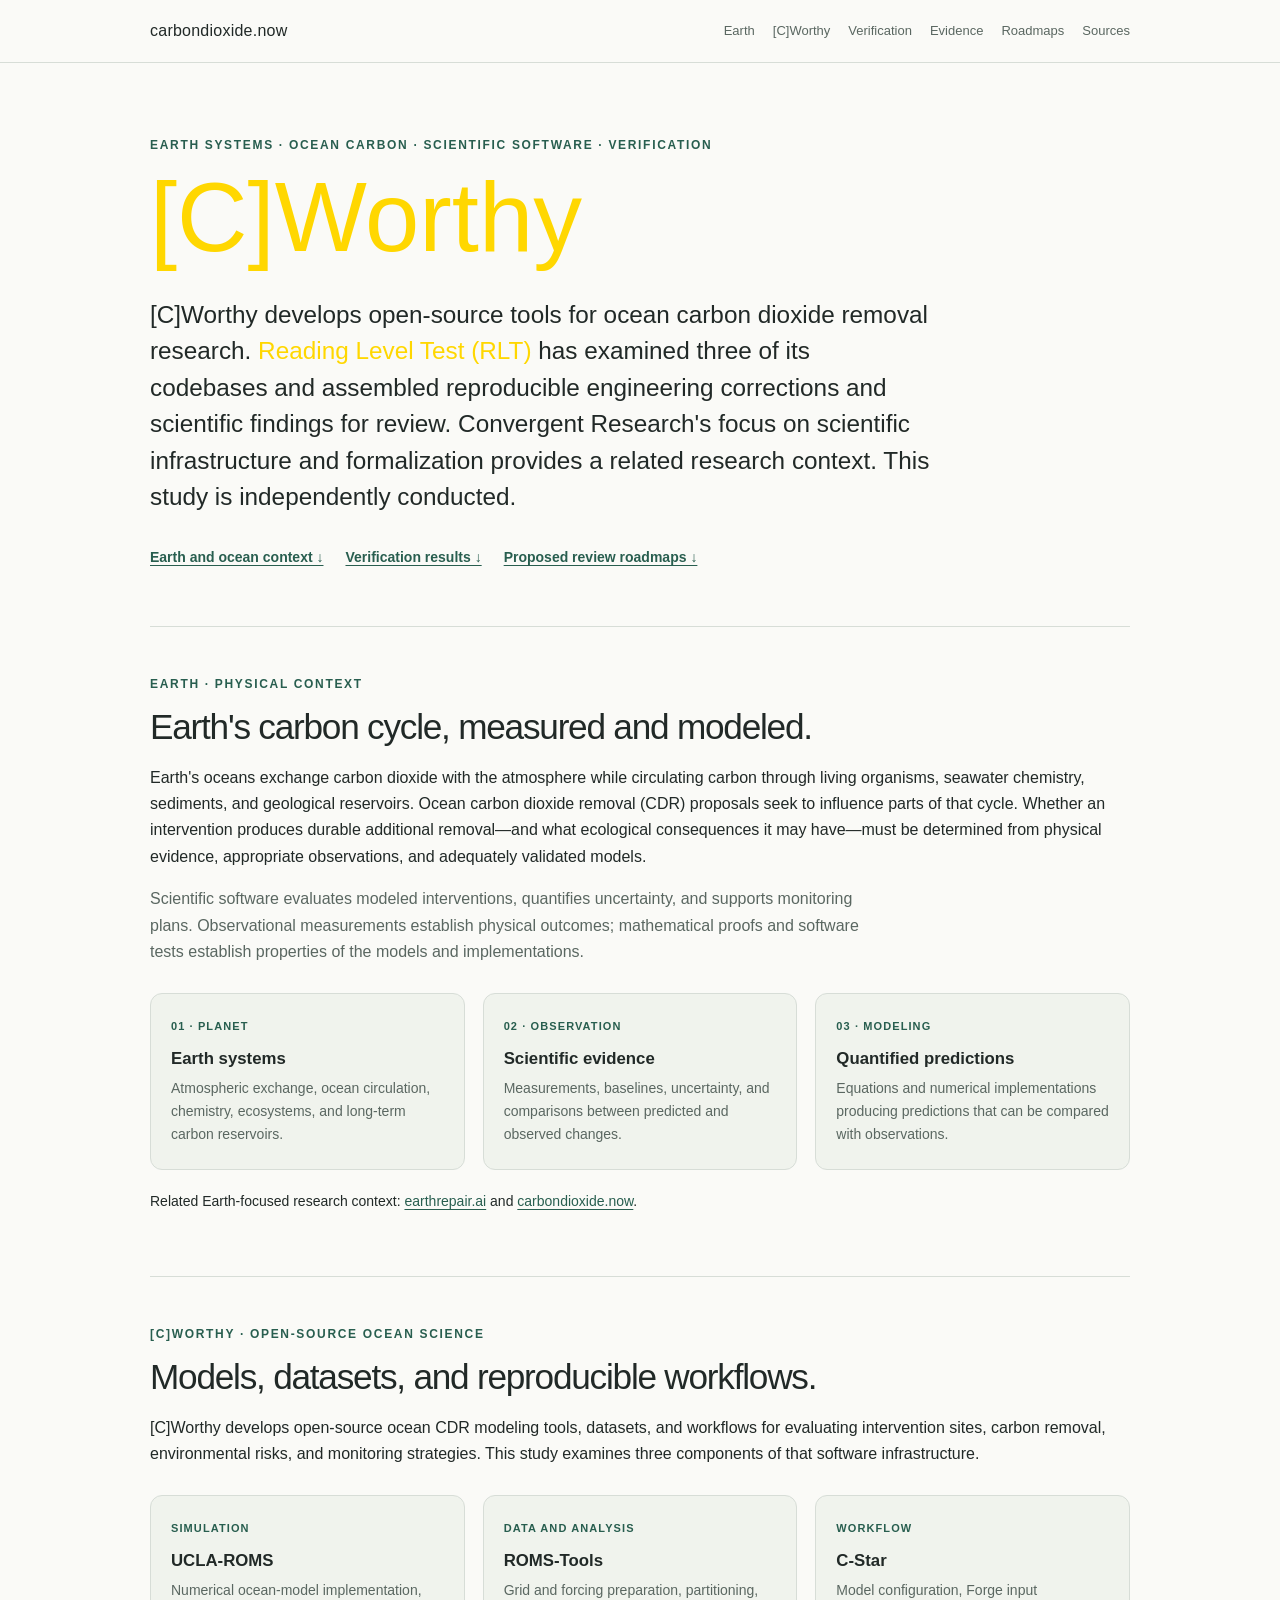
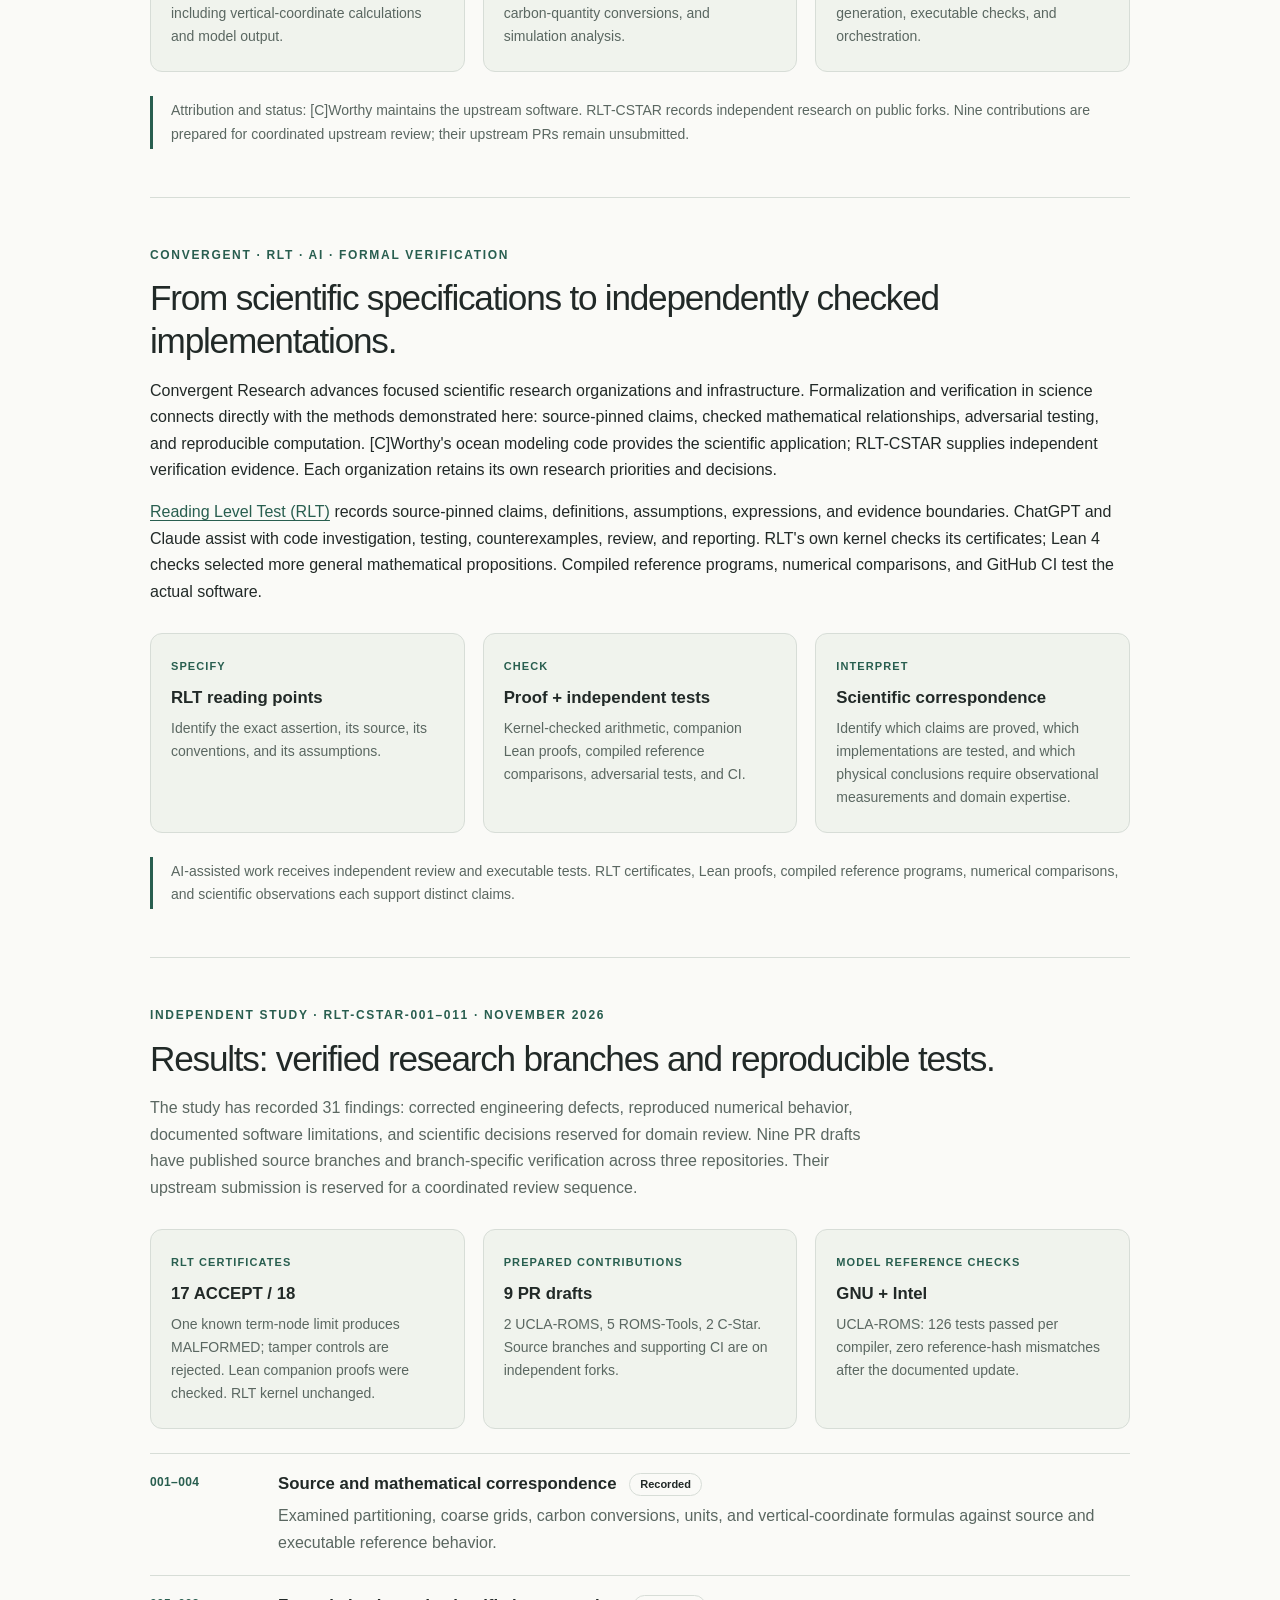
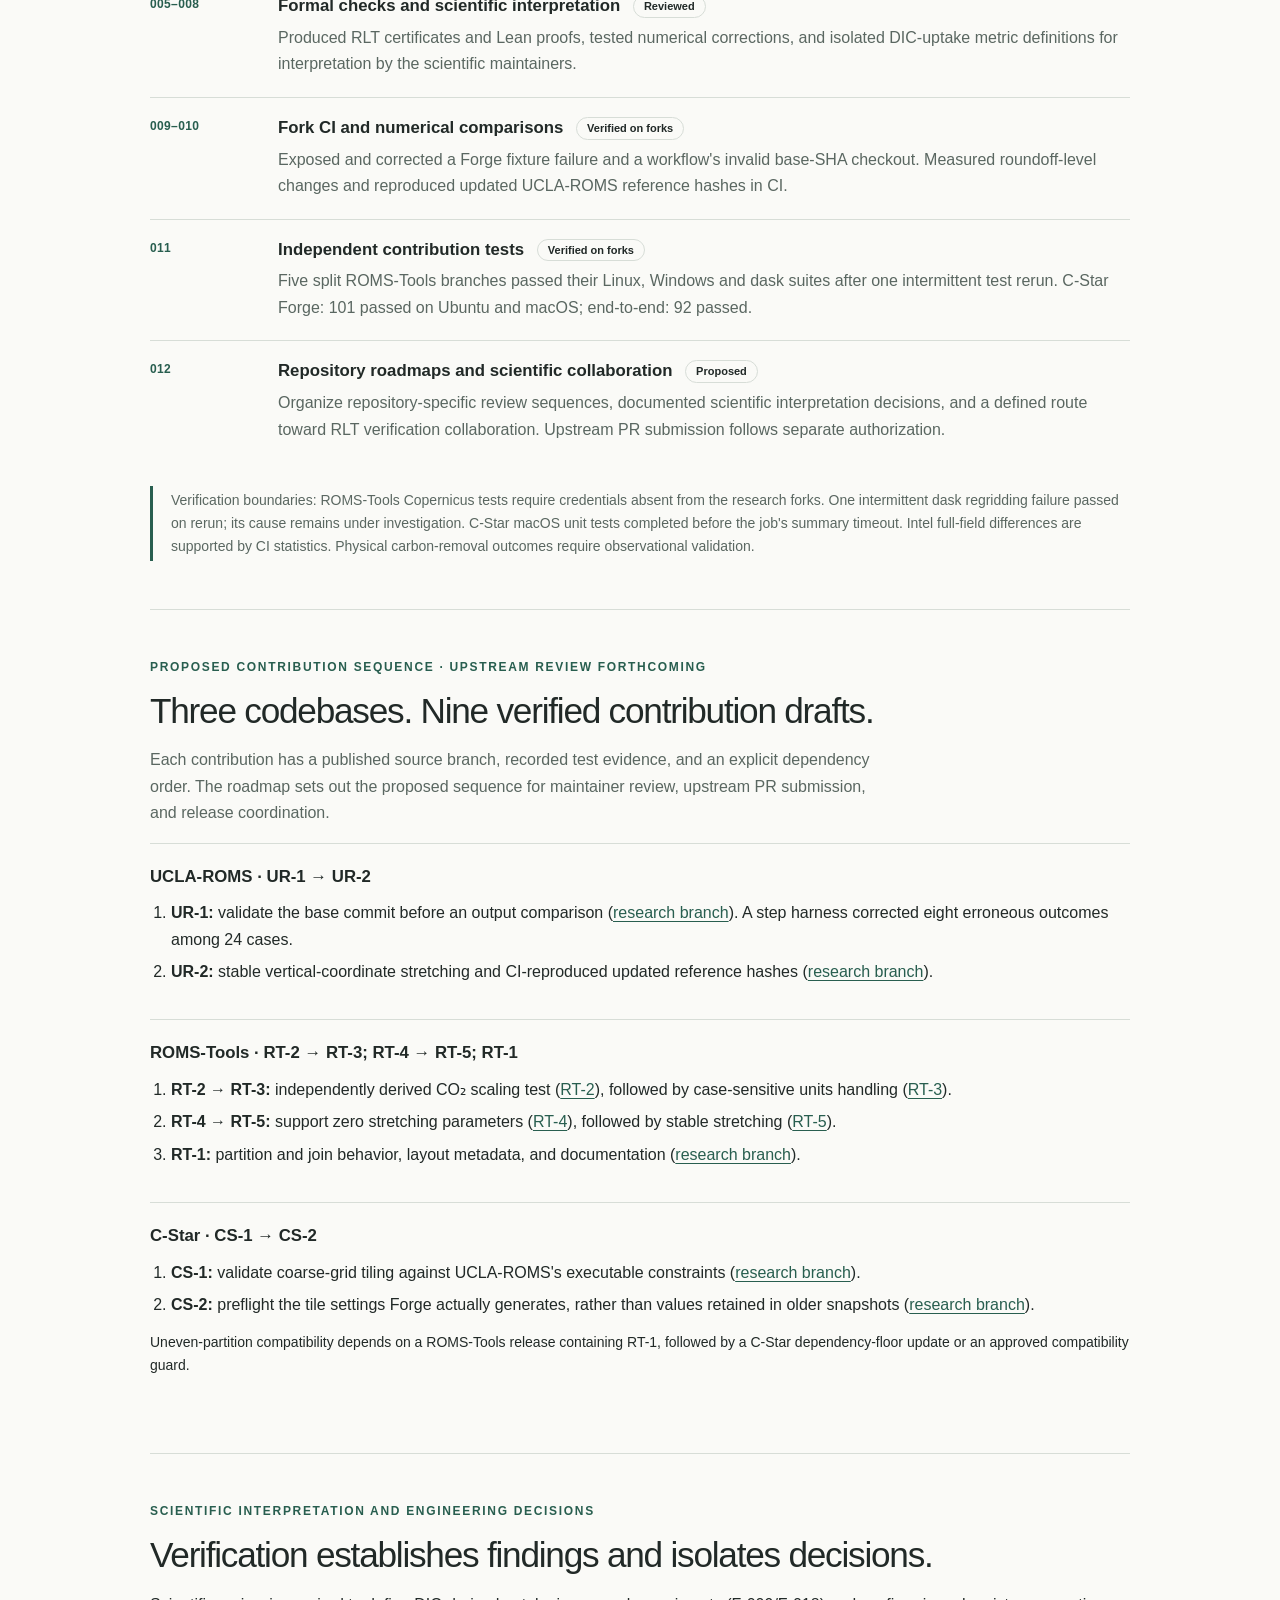
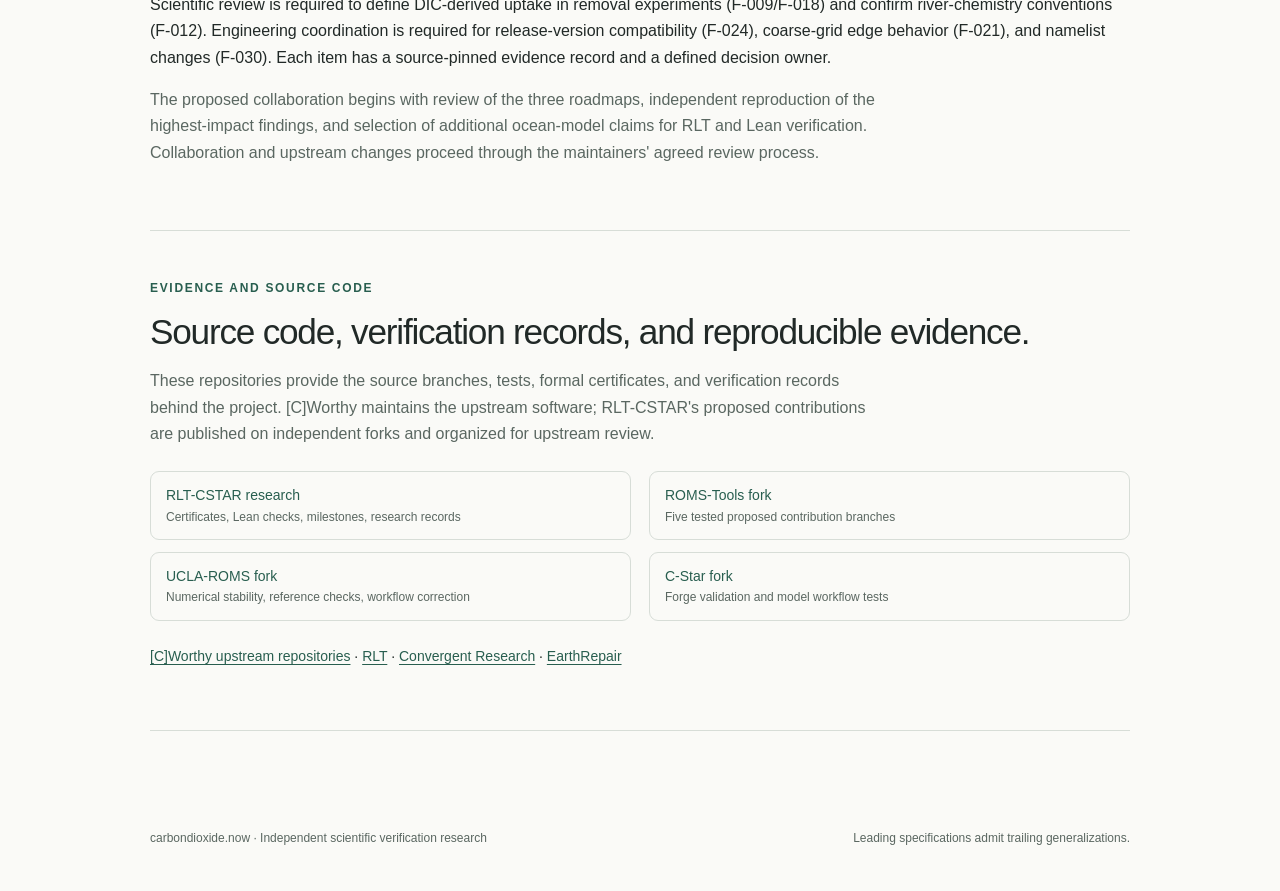
==== commit cb043719: "Update lead paragraph in index.html" ====
--- a/carbondioxide/C/index.html
+++ b/carbondioxide/C/index.html
@@ -85,7 +85,7 @@
 <h1 style="color: gold;">[C]Worthy</h1>
 <!--<p class="lead">The Earth's carbon cycle is its history. It's imperative that we prioritize accurate science like clean datacenters ocean carbon dioxide removal.</p>
 <p class="lede-note">-->
-<p class="lead">[C]Worthy develops open-source tools for ocean carbon dioxide removal research. <span style="color: #b4c3b8;">Reading Level Test (RLT)</span><!--, working with ChatGPT, Claude, Lean 4, and independent numerical verification,--> has examined three of its codebases and assembled reproducible engineering corrections and scientific findings for review. Convergent Research's focus on scientific infrastructure and formalization provides a related research context. This study is independently conducted.</p>
+<p class="lead">[C]Worthy develops open-source tools for ocean carbon dioxide removal research. <span style="color: gold;">Reading Level Test (RLT)</span><!--, working with ChatGPT, Claude, Lean 4, and independent numerical verification,--> has examined three of its codebases and assembled reproducible engineering corrections and scientific findings for review. Convergent Research's focus on scientific infrastructure and formalization provides a related research context. This study is independently conducted.</p>
 <div class="actions"><a href="#earth">Earth and ocean context ↓</a><a href="#progress">Verification results ↓</a><a href="#roadmaps">Proposed review roadmaps ↓</a></div>
 </div>
 <section aria-labelledby="earth-title" id="earth">
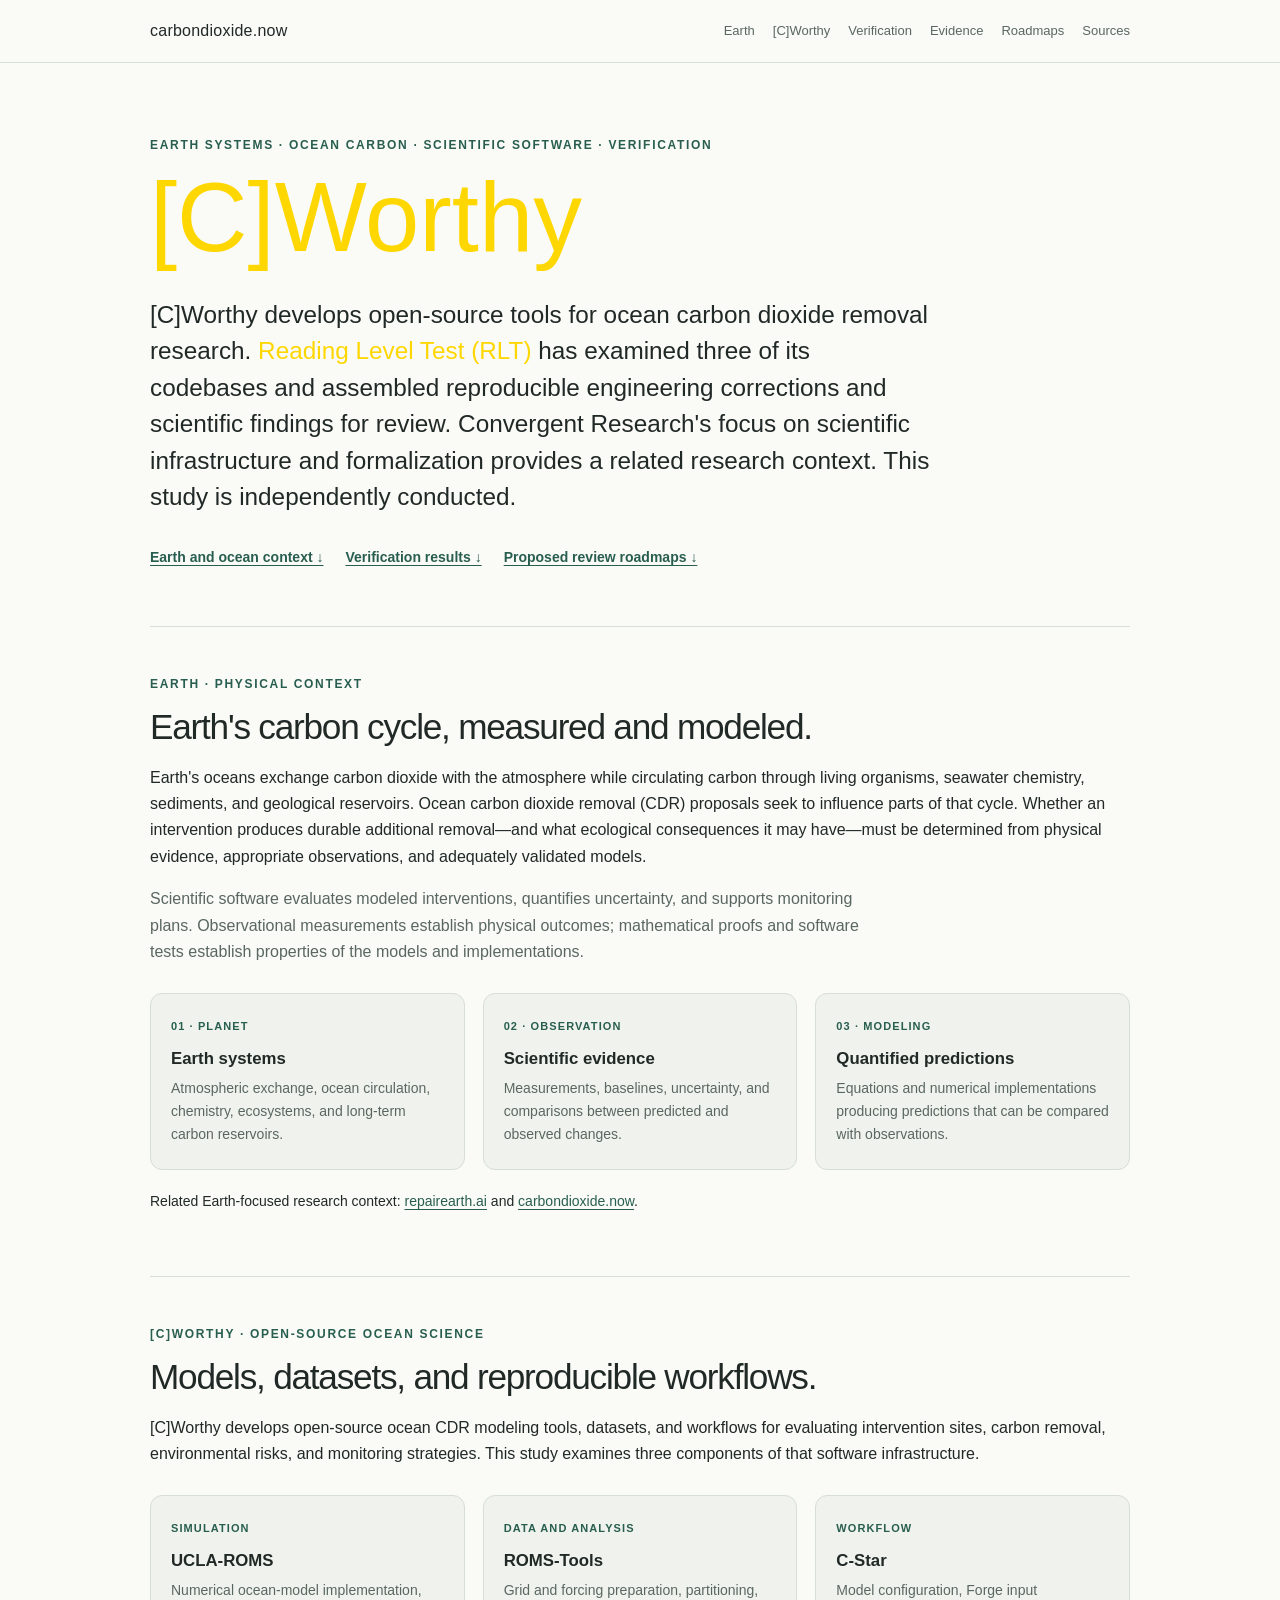
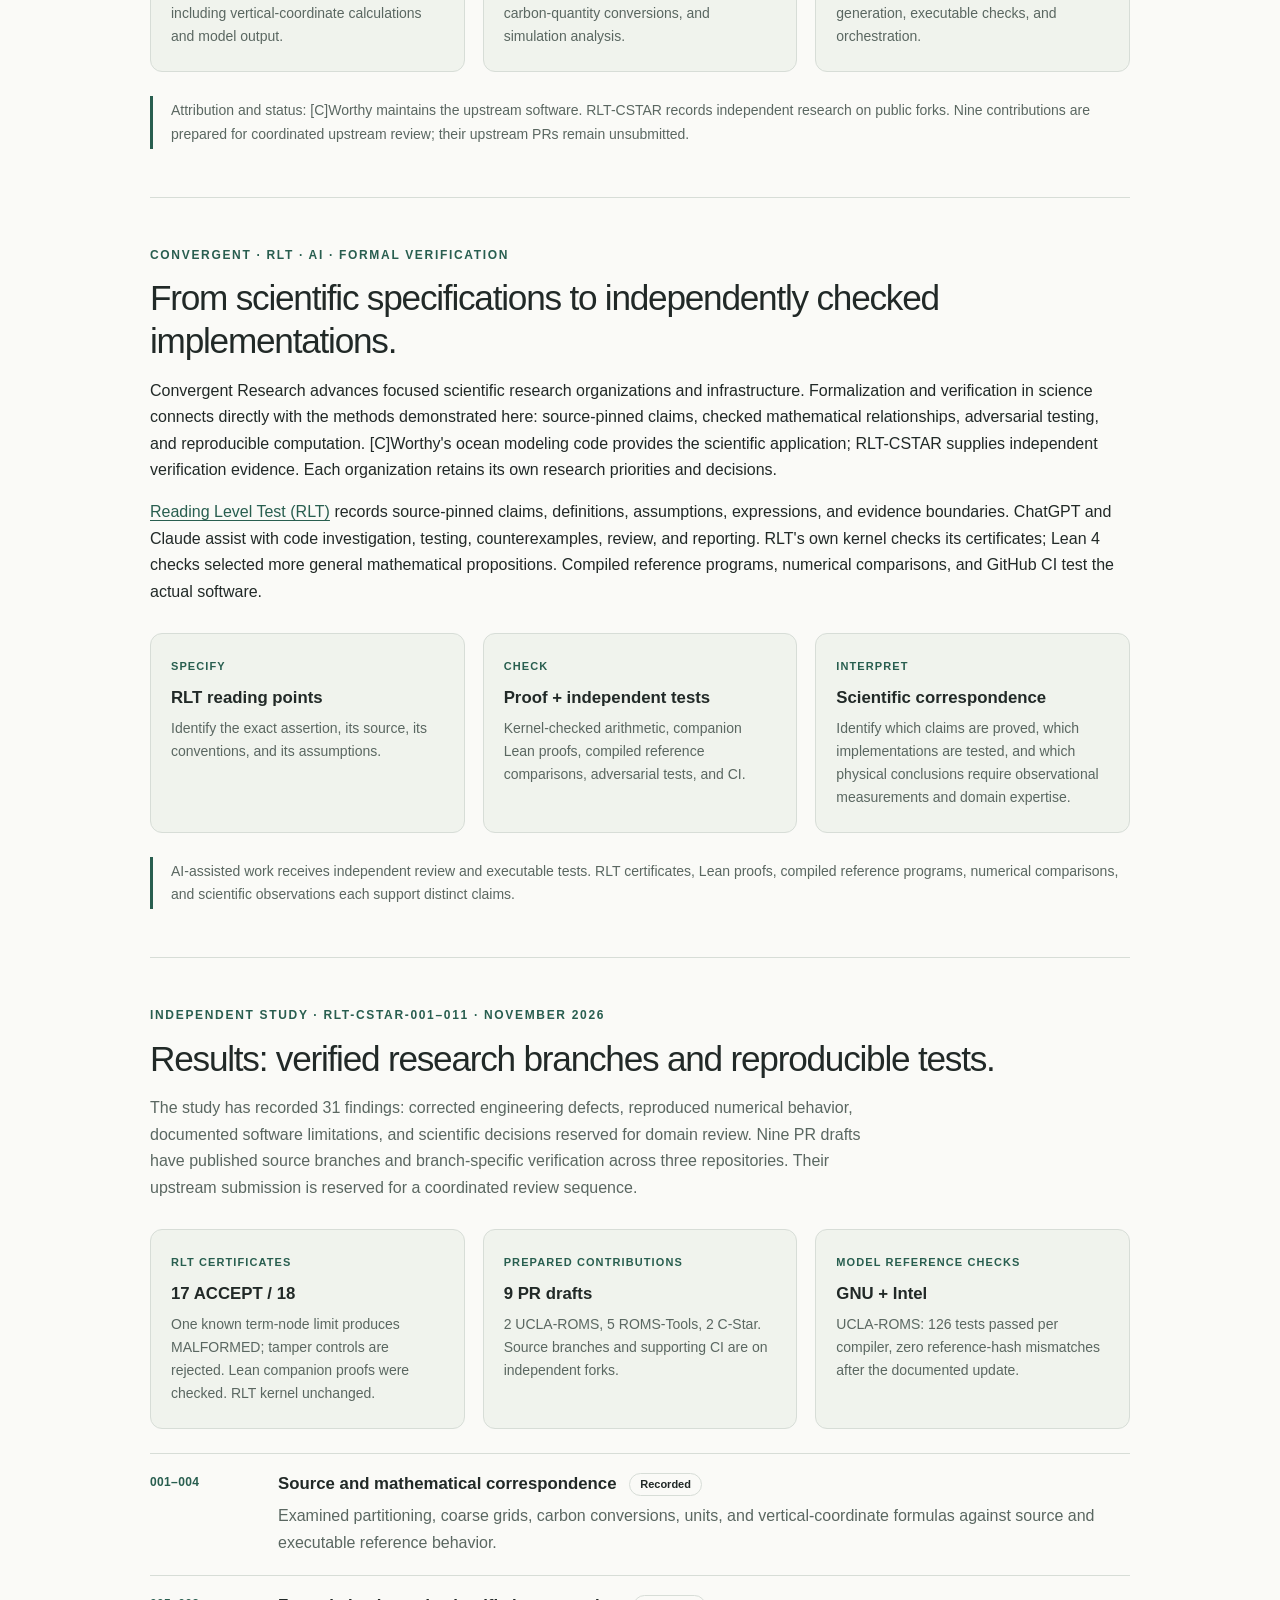
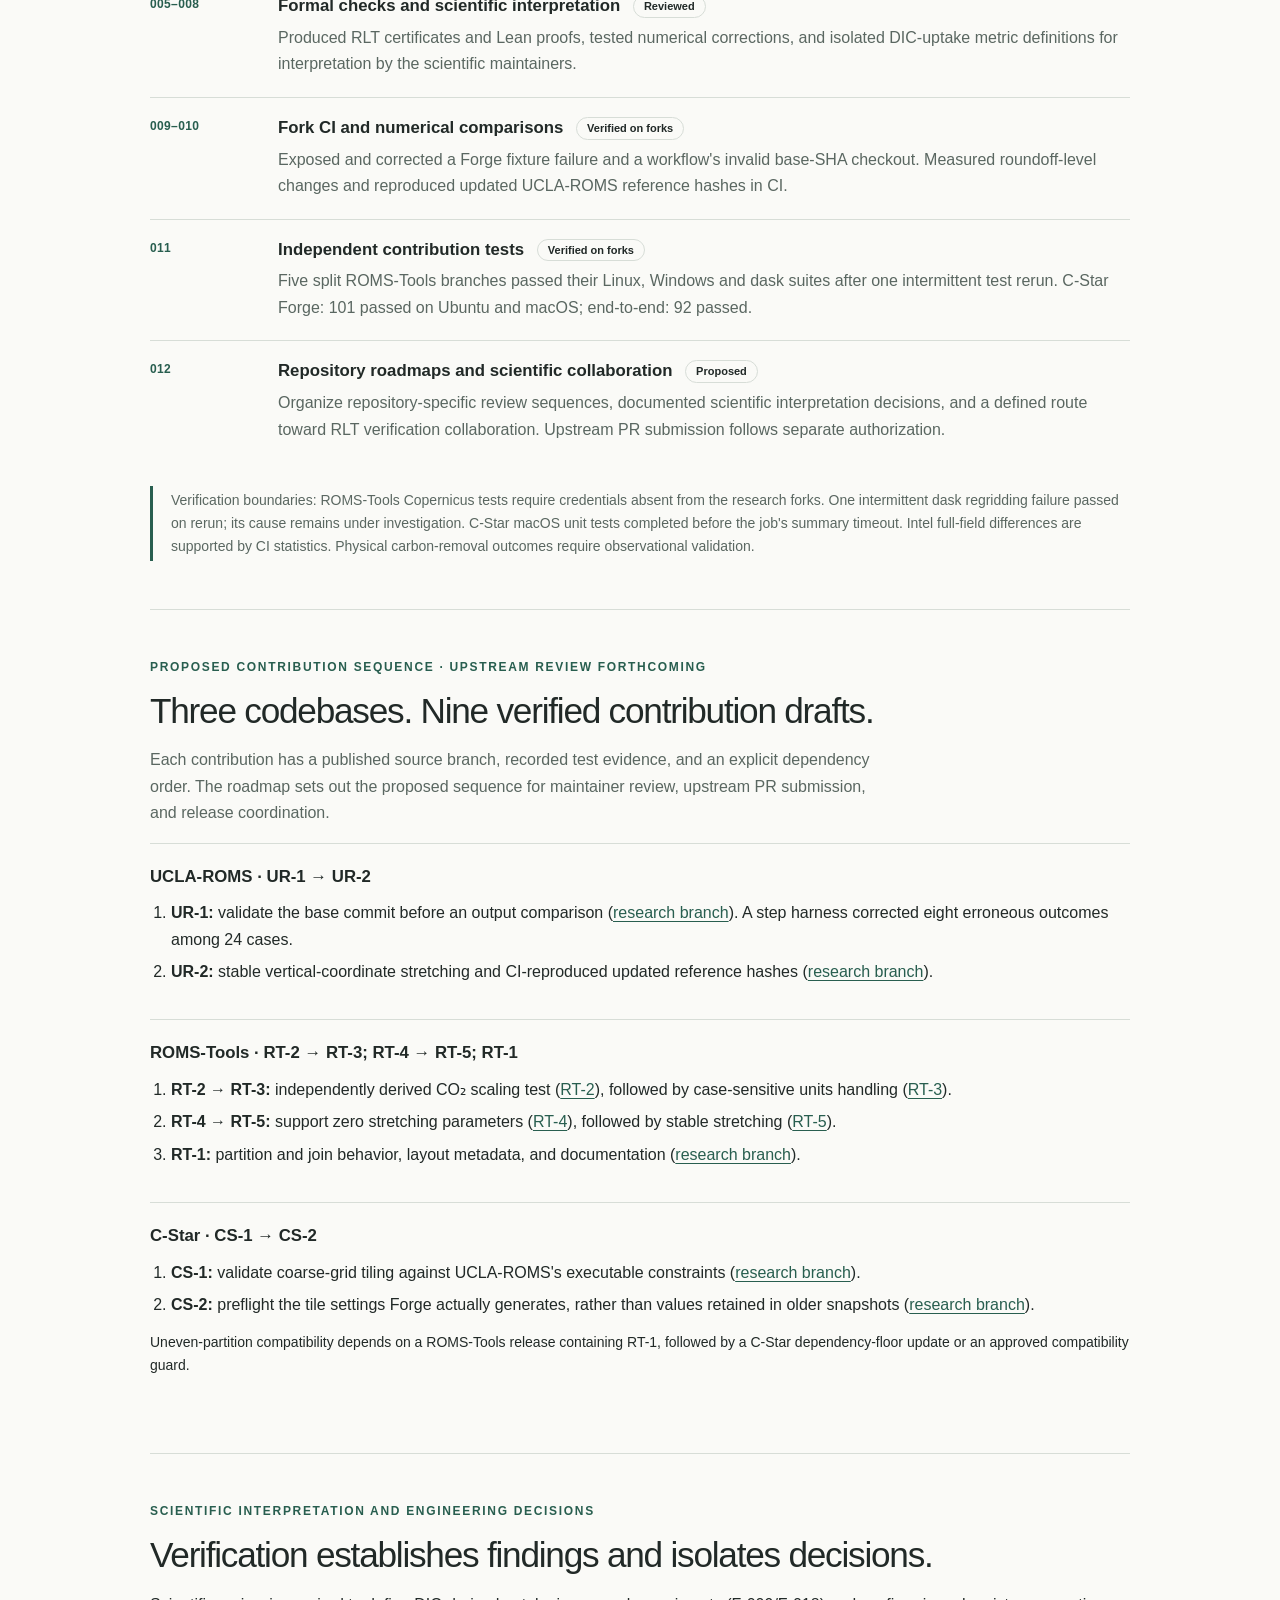
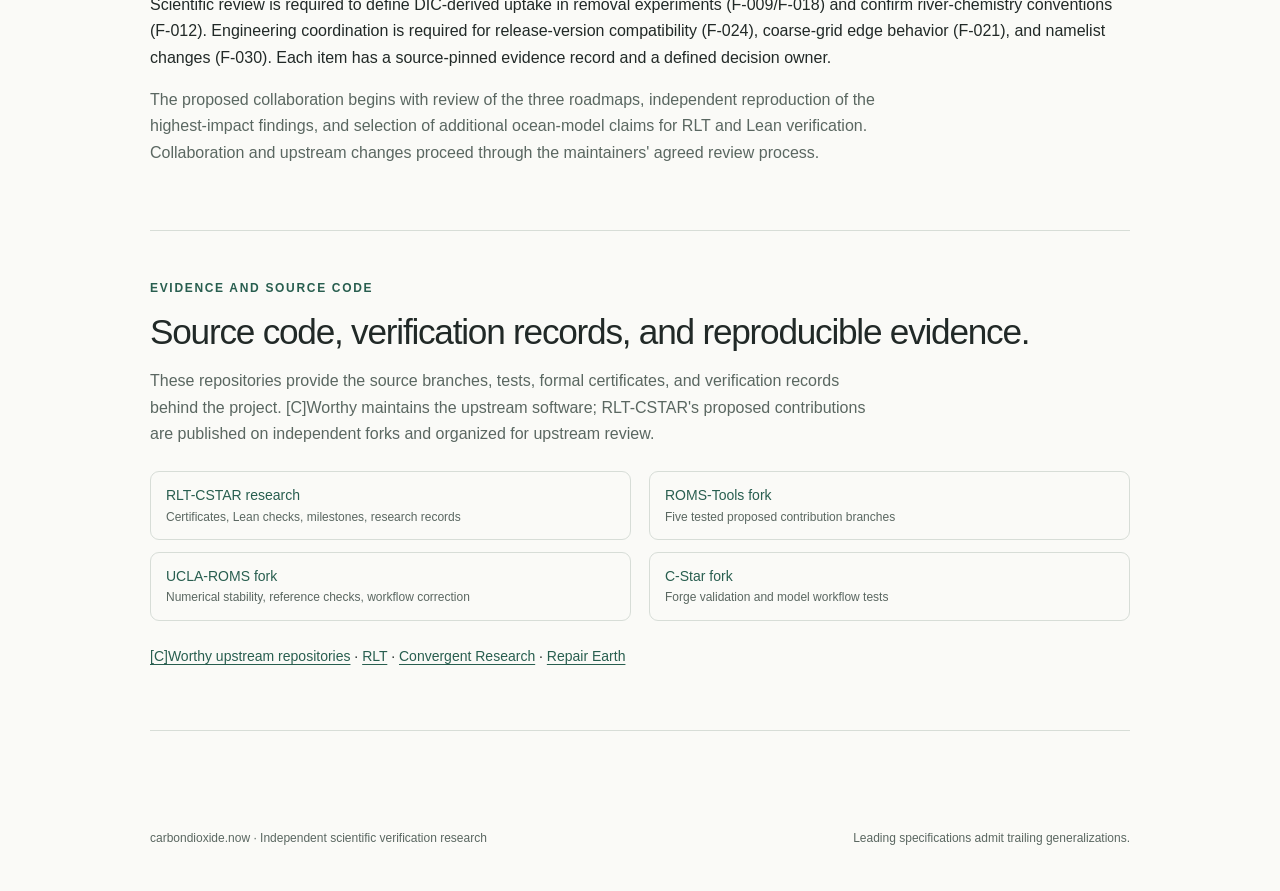
==== commit 11653757: "Update related research links in index.html" ====
--- a/carbondioxide/C/index.html
+++ b/carbondioxide/C/index.html
@@ -98,7 +98,7 @@
 <article class="panel"><p class="mini">02 · Observation</p><h3>Scientific evidence</h3><p>Measurements, baselines, uncertainty, and comparisons between predicted and observed changes.</p></article>
 <article class="panel"><p class="mini">03 · Modeling</p><h3>Quantified predictions</h3><p>Equations and numerical implementations producing predictions that can be compared with observations.</p></article>
 </div>
-<p class="small" style="margin-top:20px">Related Earth-focused research context: <a href="https://earthrepair.ai/">earthrepair.ai</a> and <a href="https://carbondioxide.now/">carbondioxide.now</a>.</p>
+<p class="small" style="margin-top:20px">Related Earth-focused research context: <a href="https://repairearth.ai/">repairearth.ai</a> and <a href="https://carbondioxide.now/">carbondioxide.now</a>.</p>
 </section>
 <section aria-labelledby="cworthy-title" id="cworthy">
 <p class="eyebrow">[C]Worthy · Open-source ocean science</p>
@@ -182,7 +182,7 @@
 <a href="https://github.com/thinkthoughts/ucla-roms">UCLA-ROMS fork <span>Numerical stability, reference checks, workflow correction</span></a>
 <a href="https://github.com/thinkthoughts/C-Star">C-Star fork <span>Forge validation and model workflow tests</span></a>
 </div>
-<p class="small" style="margin-top:24px"><a href="https://github.com/CWorthy-ocean">[C]Worthy upstream repositories</a> · <a href="https://formalize.now/rlt">RLT</a> · <a href="https://www.convergentresearch.org/">Convergent Research</a> · <a href="https://earthrepair.ai/">EarthRepair</a></p>
+<p class="small" style="margin-top:24px"><a href="https://github.com/CWorthy-ocean">[C]Worthy upstream repositories</a> · <a href="https://formalize.now/rlt">RLT</a> · <a href="https://www.convergentresearch.org/">Convergent Research</a> · <a href="https://repairearth.ai/">Repair Earth</a></p>
 </section>
 </main>
 <div class="wrap">
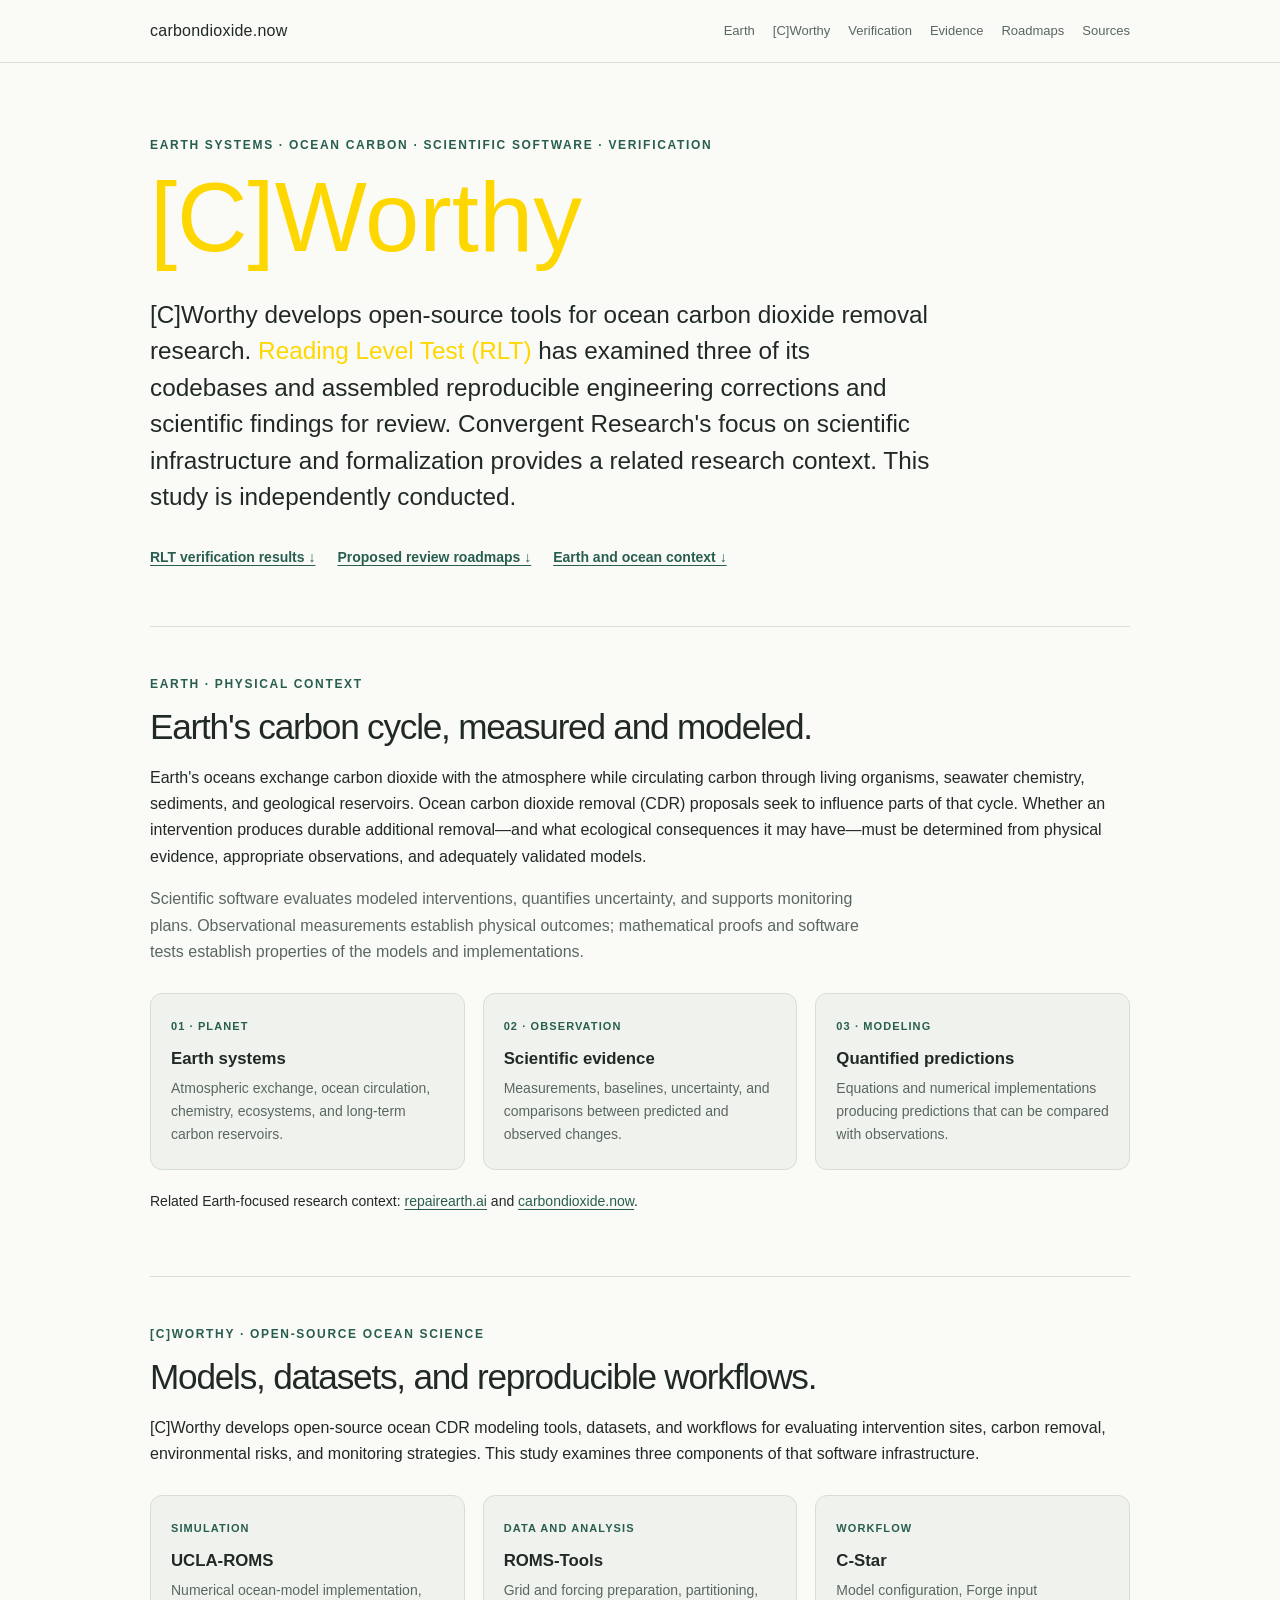
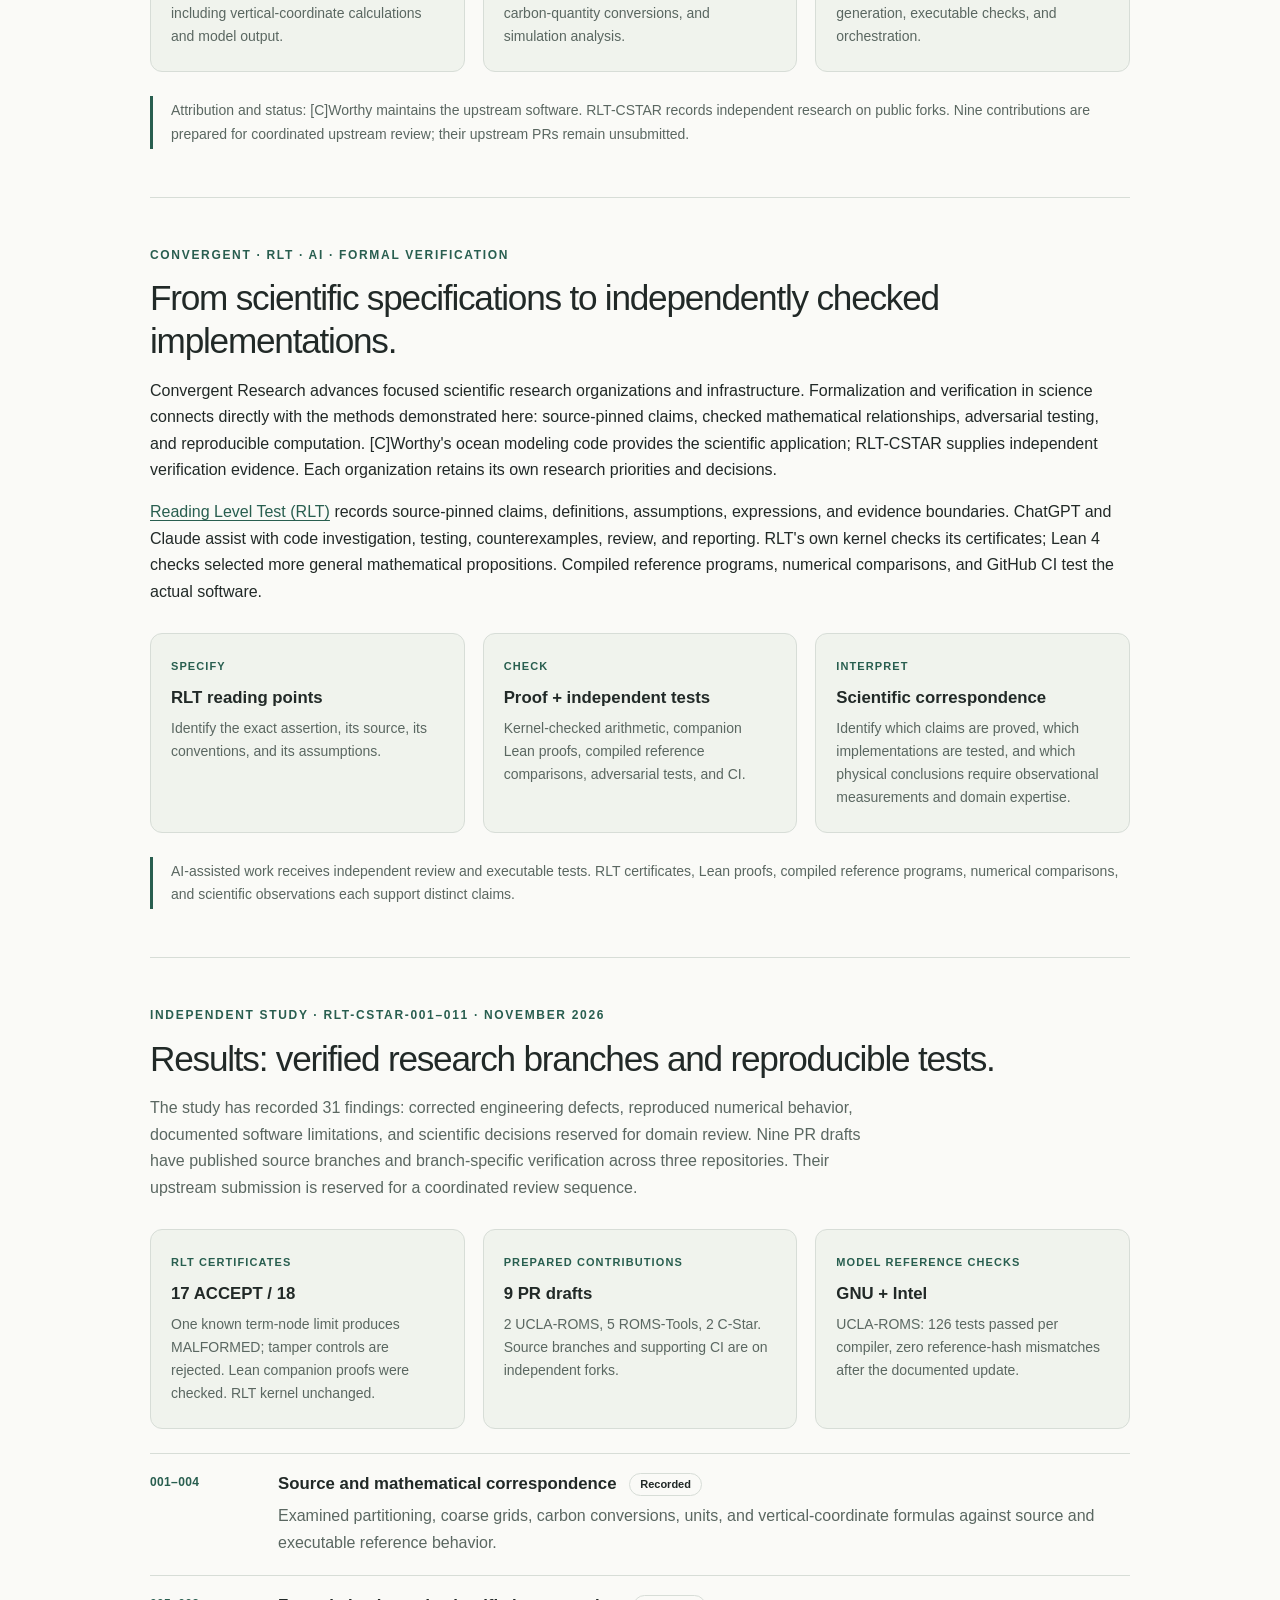
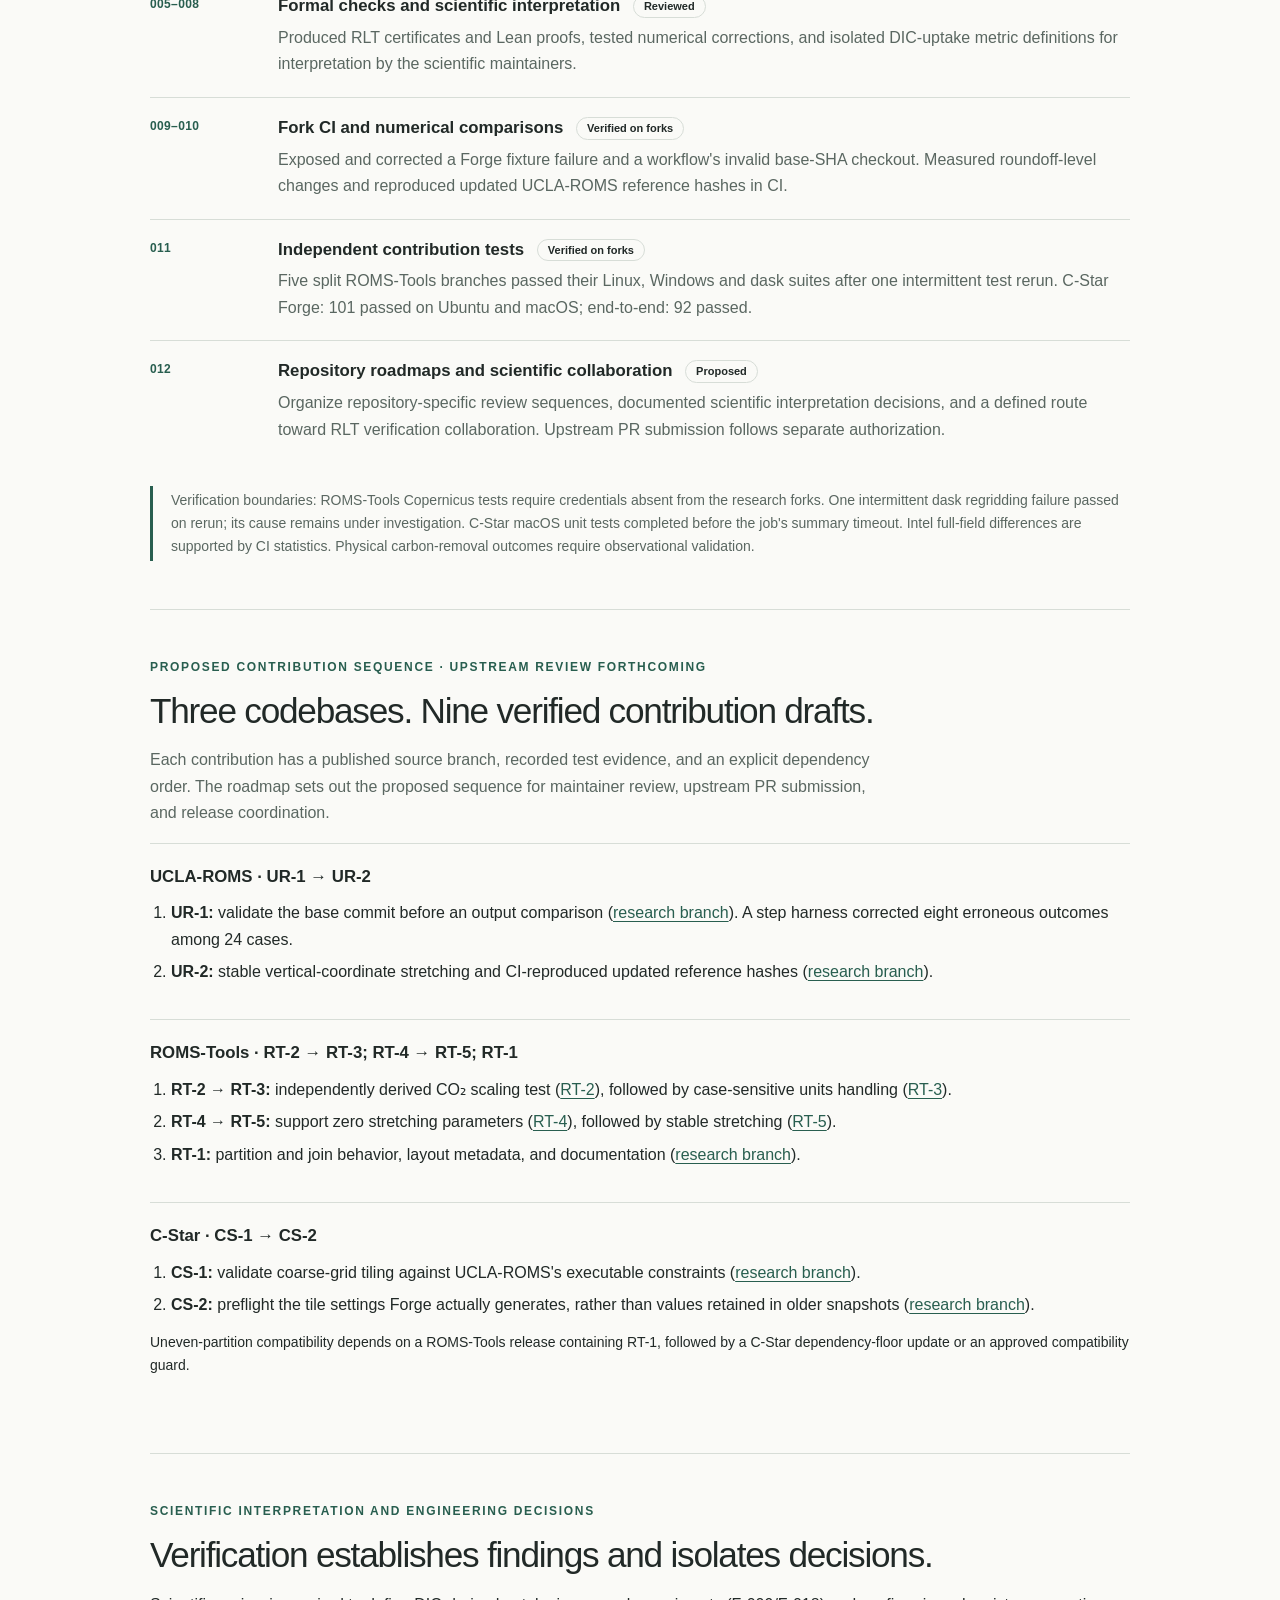
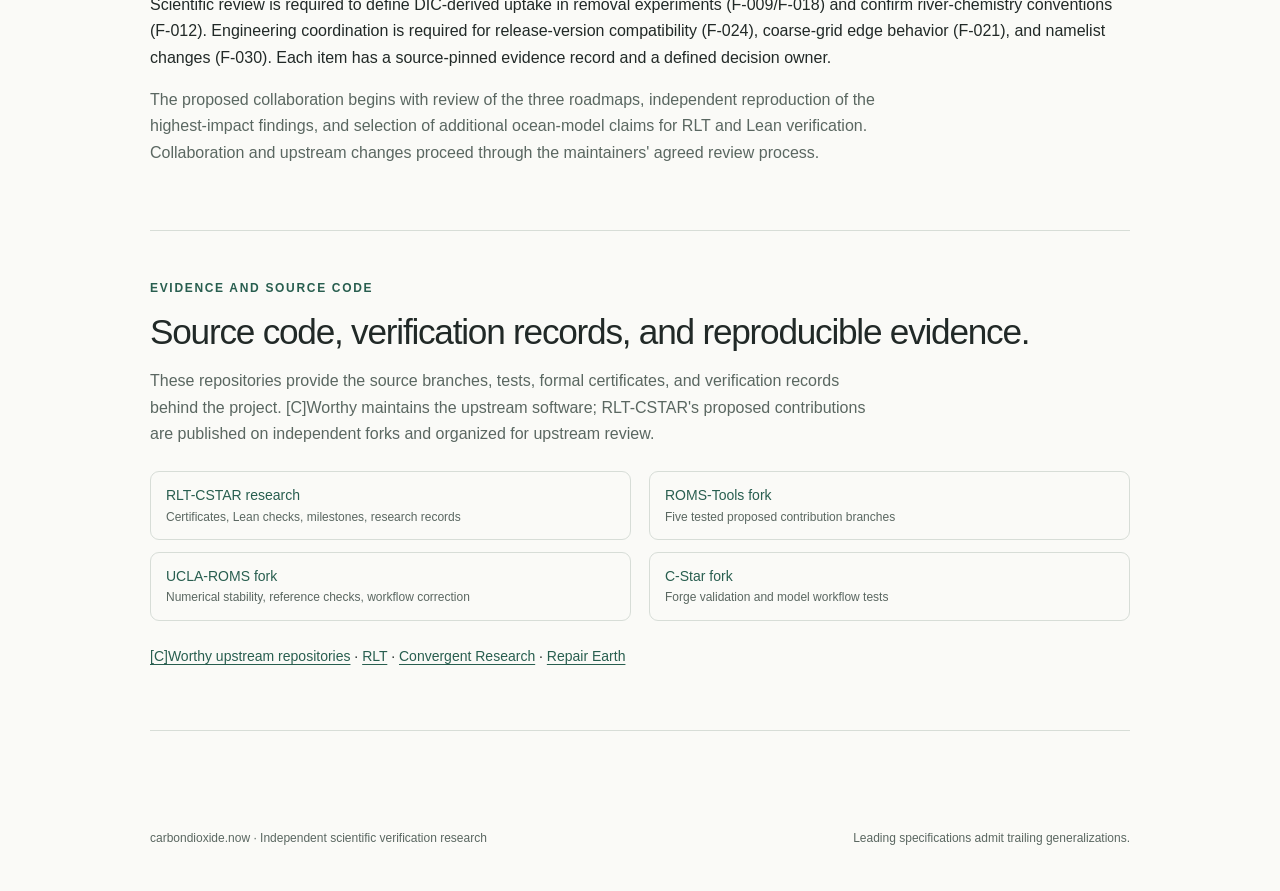
==== commit 806347a0: "Rearrange action links in index.html" ====
--- a/carbondioxide/C/index.html
+++ b/carbondioxide/C/index.html
@@ -86,7 +86,7 @@
 <!--<p class="lead">The Earth's carbon cycle is its history. It's imperative that we prioritize accurate science like clean datacenters ocean carbon dioxide removal.</p>
 <p class="lede-note">-->
 <p class="lead">[C]Worthy develops open-source tools for ocean carbon dioxide removal research. <span style="color: gold;">Reading Level Test (RLT)</span><!--, working with ChatGPT, Claude, Lean 4, and independent numerical verification,--> has examined three of its codebases and assembled reproducible engineering corrections and scientific findings for review. Convergent Research's focus on scientific infrastructure and formalization provides a related research context. This study is independently conducted.</p>
-<div class="actions"><a href="#earth">Earth and ocean context ↓</a><a href="#progress">Verification results ↓</a><a href="#roadmaps">Proposed review roadmaps ↓</a></div>
+<div class="actions"><a href="#progress">RLT verification results ↓</a><a href="#roadmaps">Proposed review roadmaps ↓</a><a href="#earth">Earth and ocean context ↓</a></div>
 </div>
 <section aria-labelledby="earth-title" id="earth">
 <p class="eyebrow">Earth · Physical context</p>
